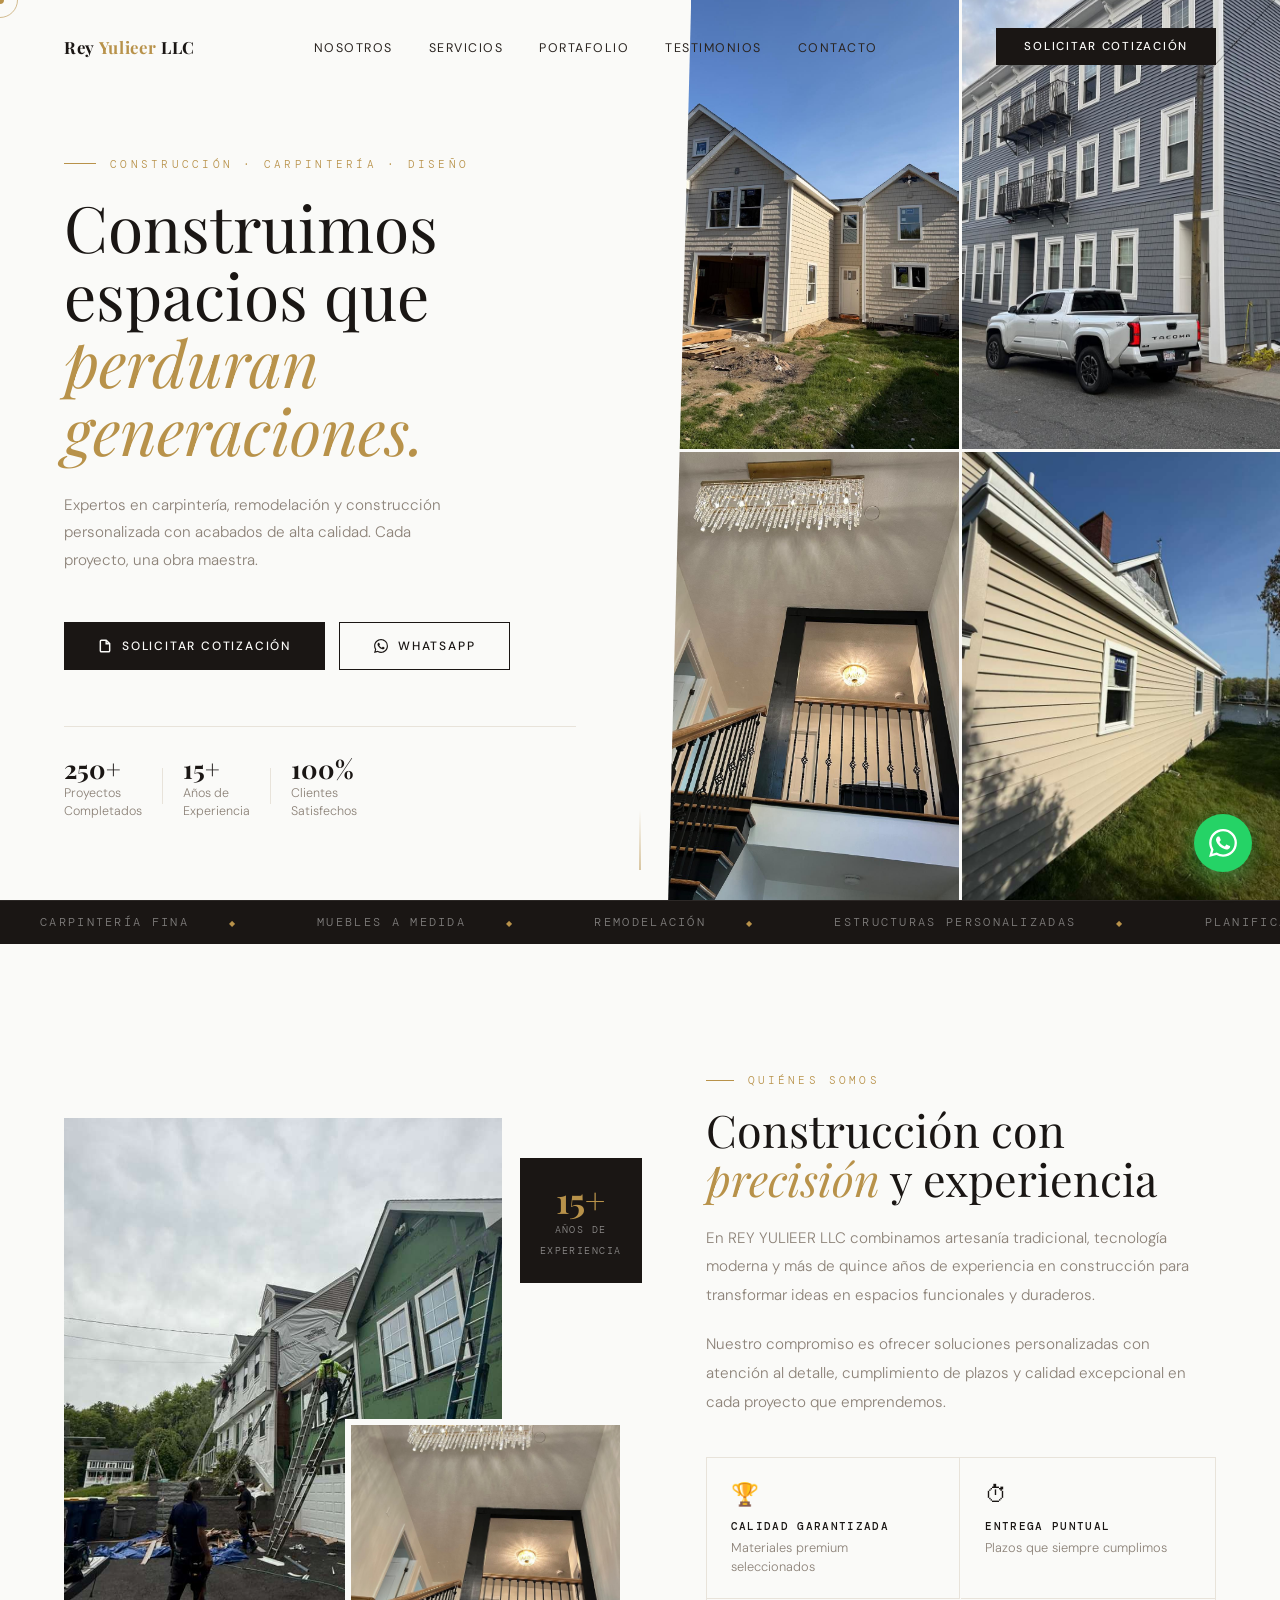
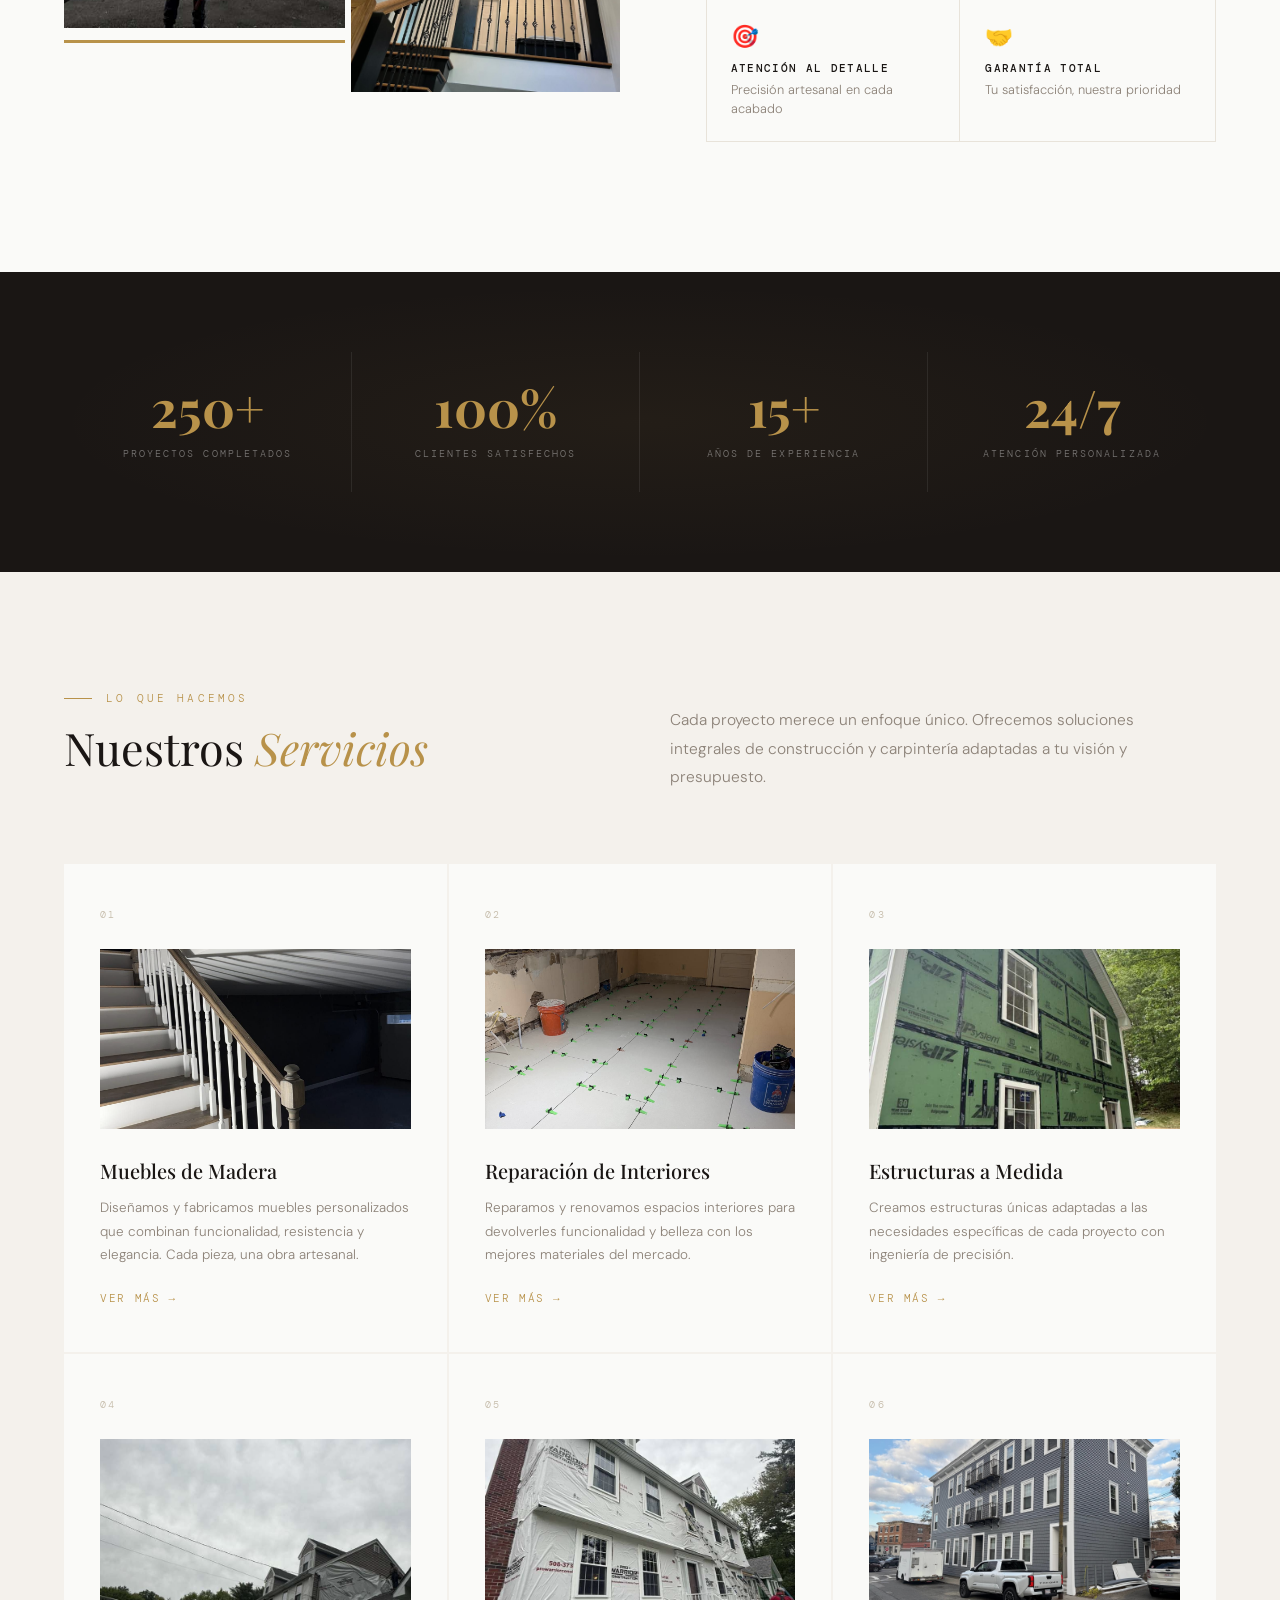
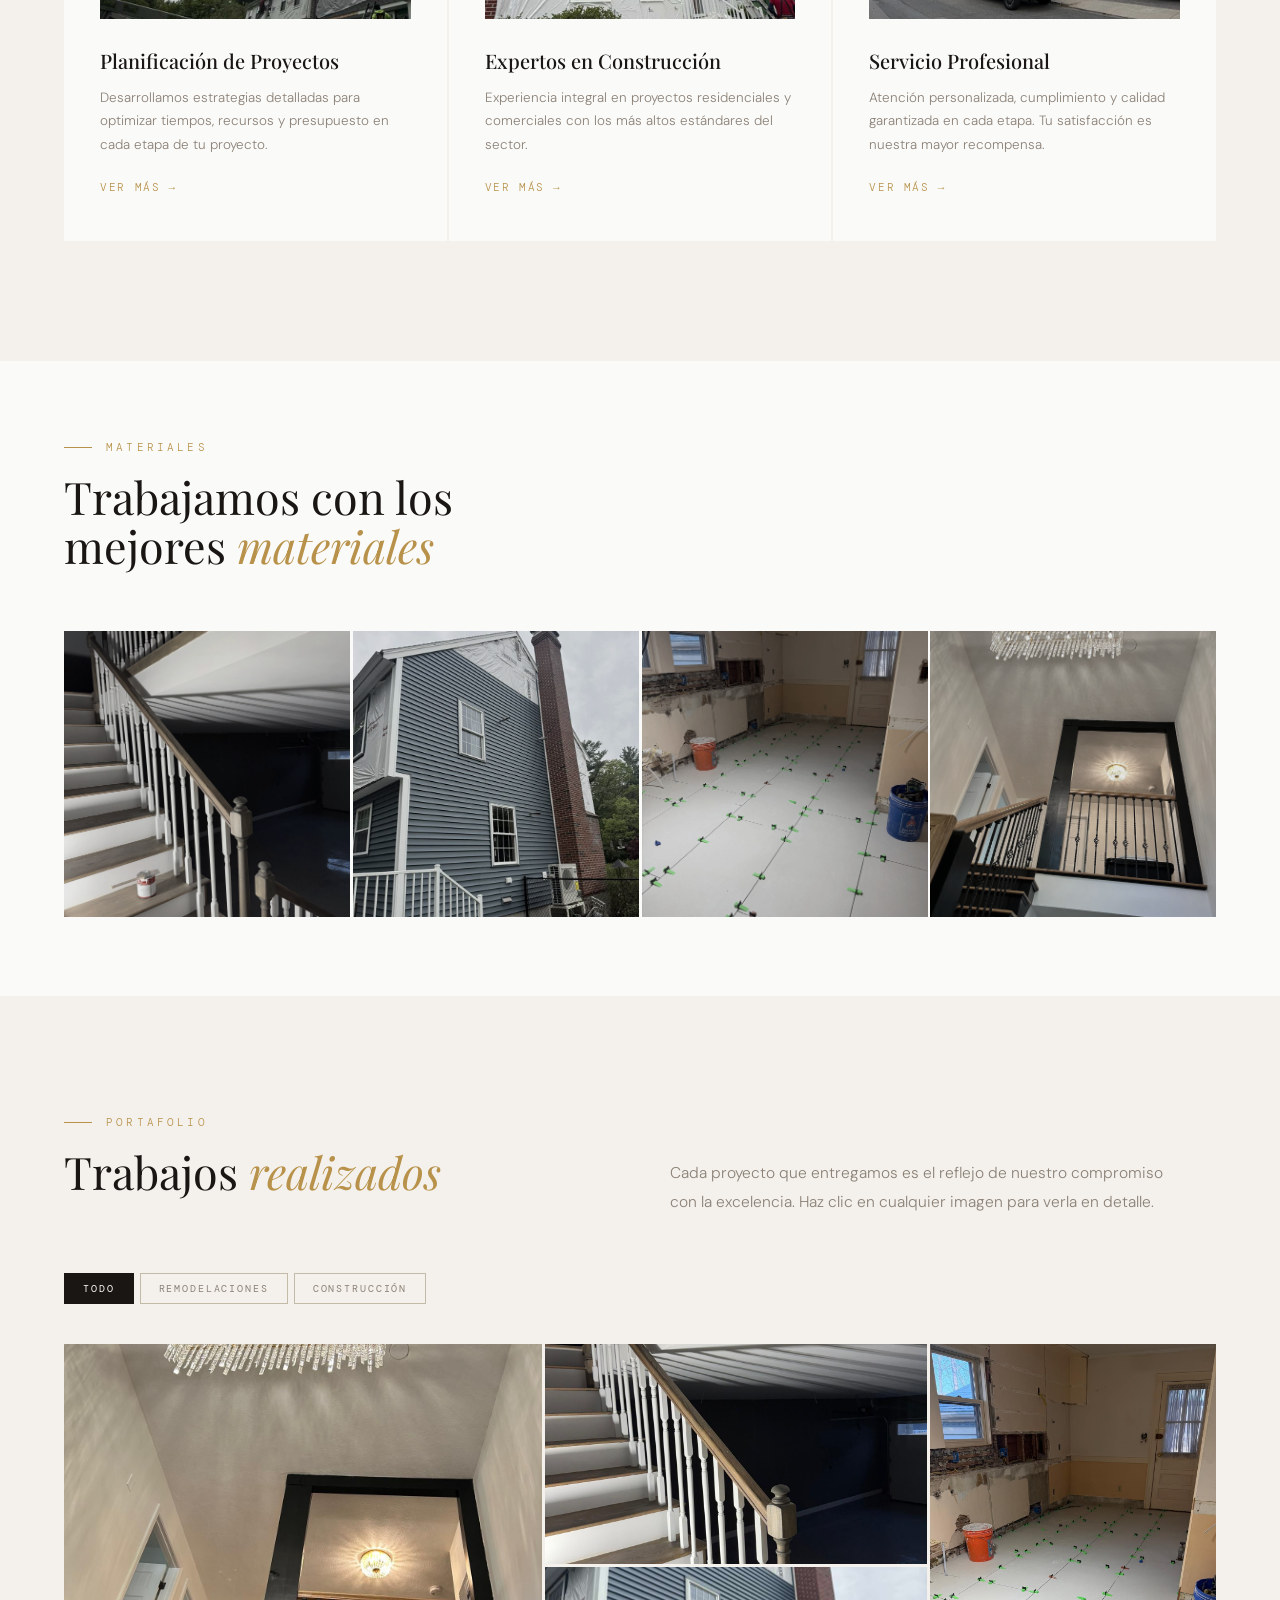
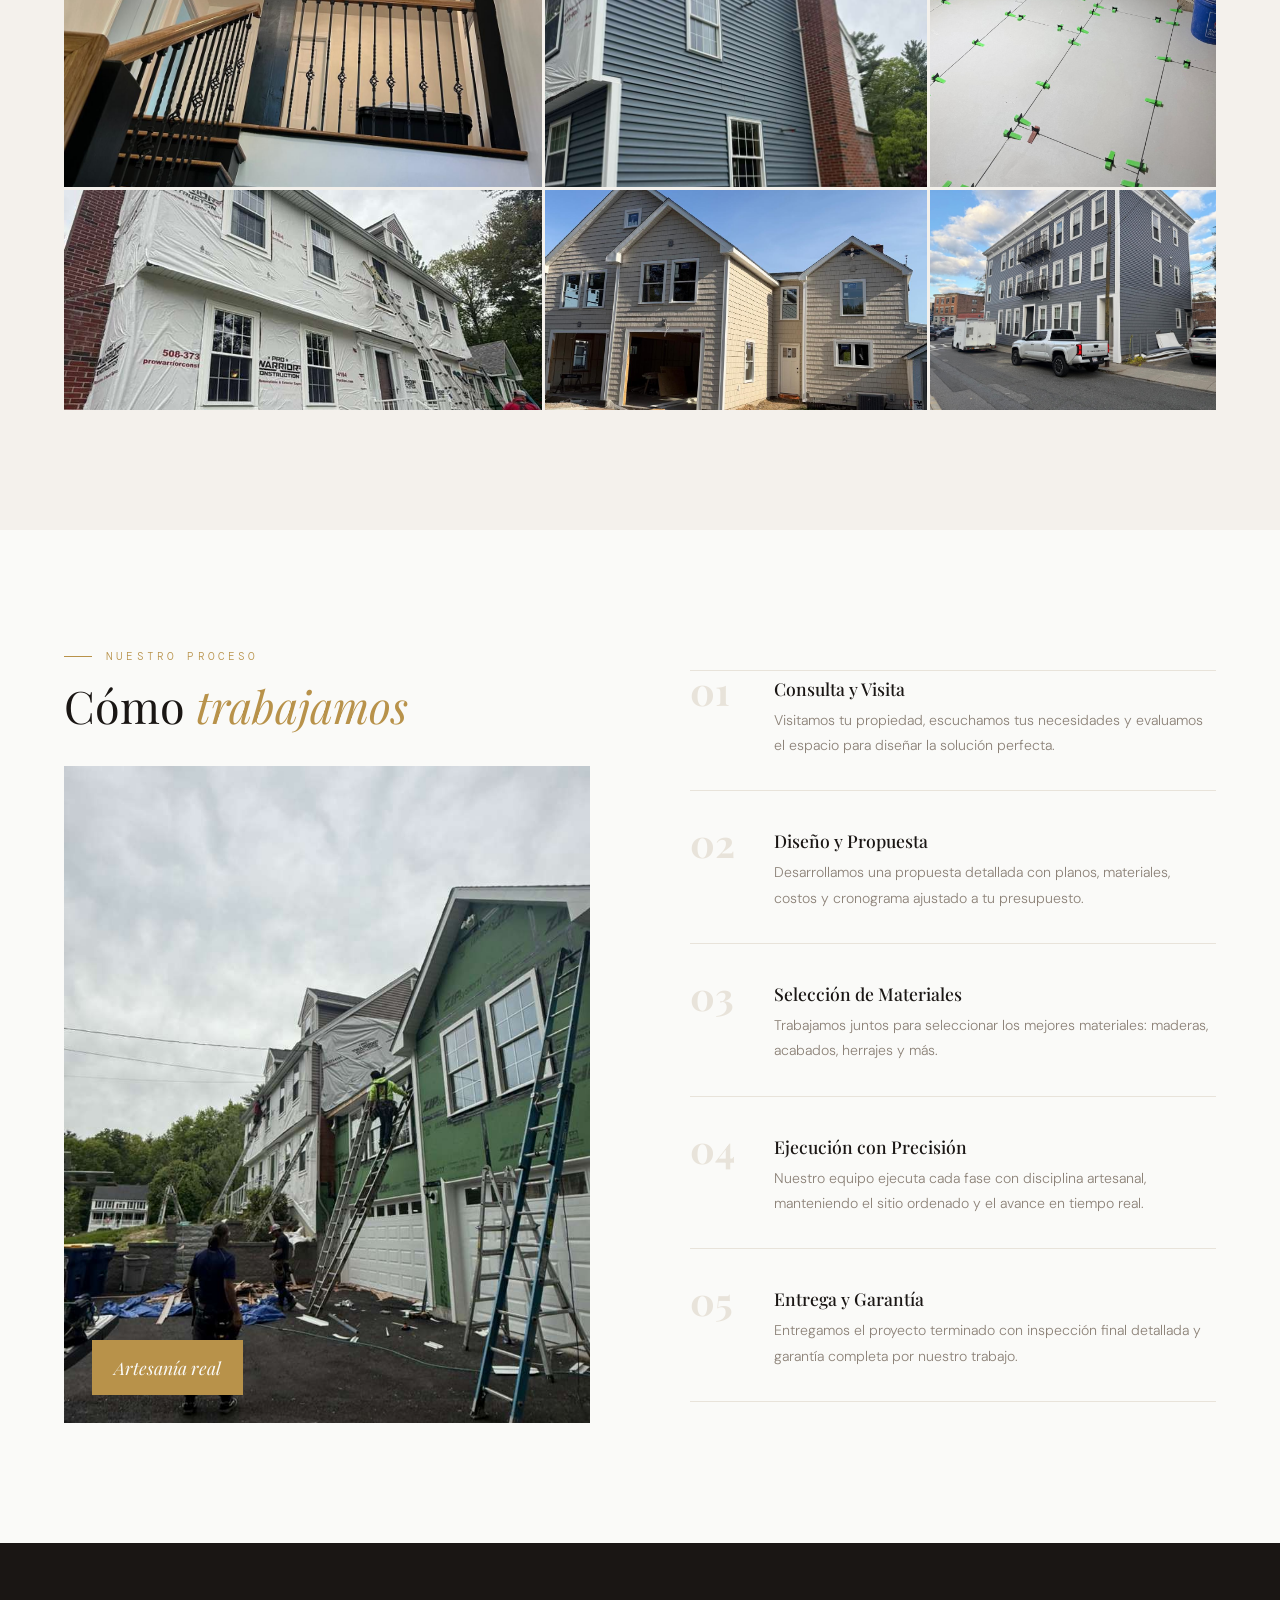
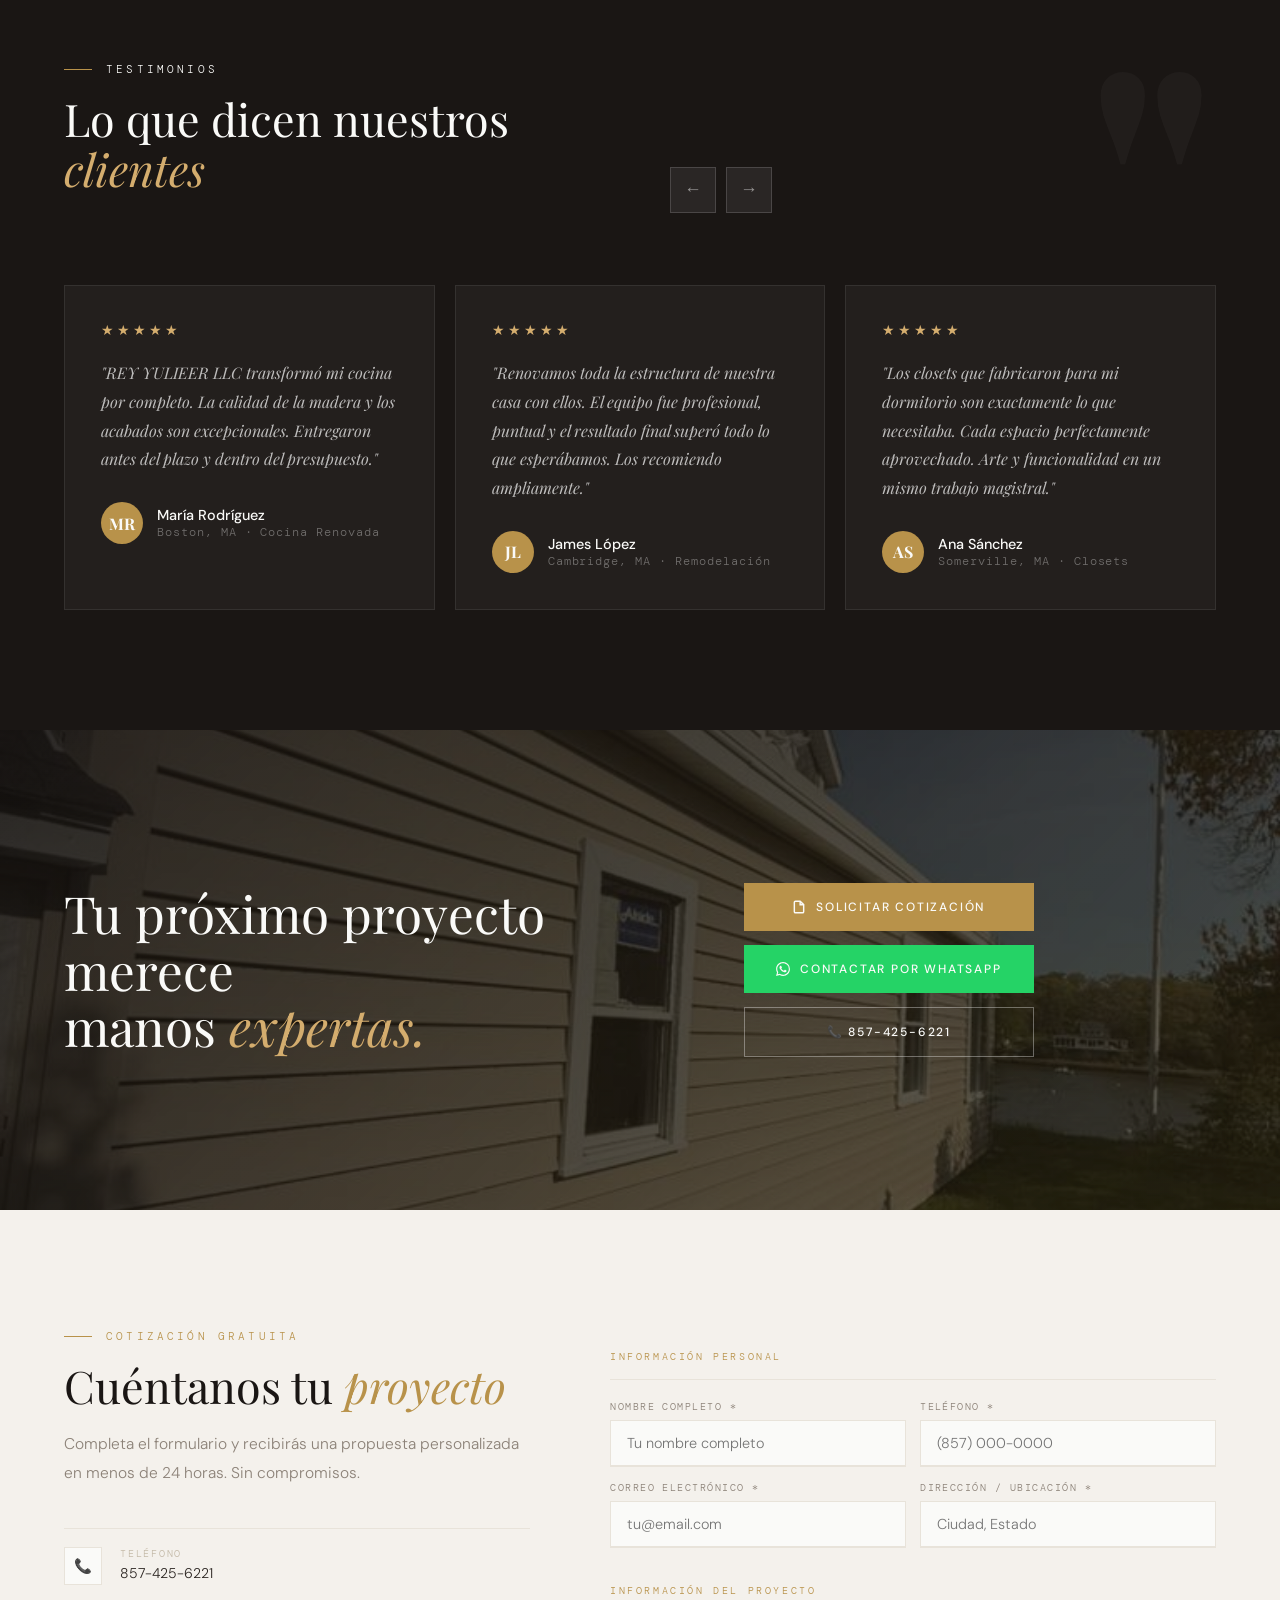
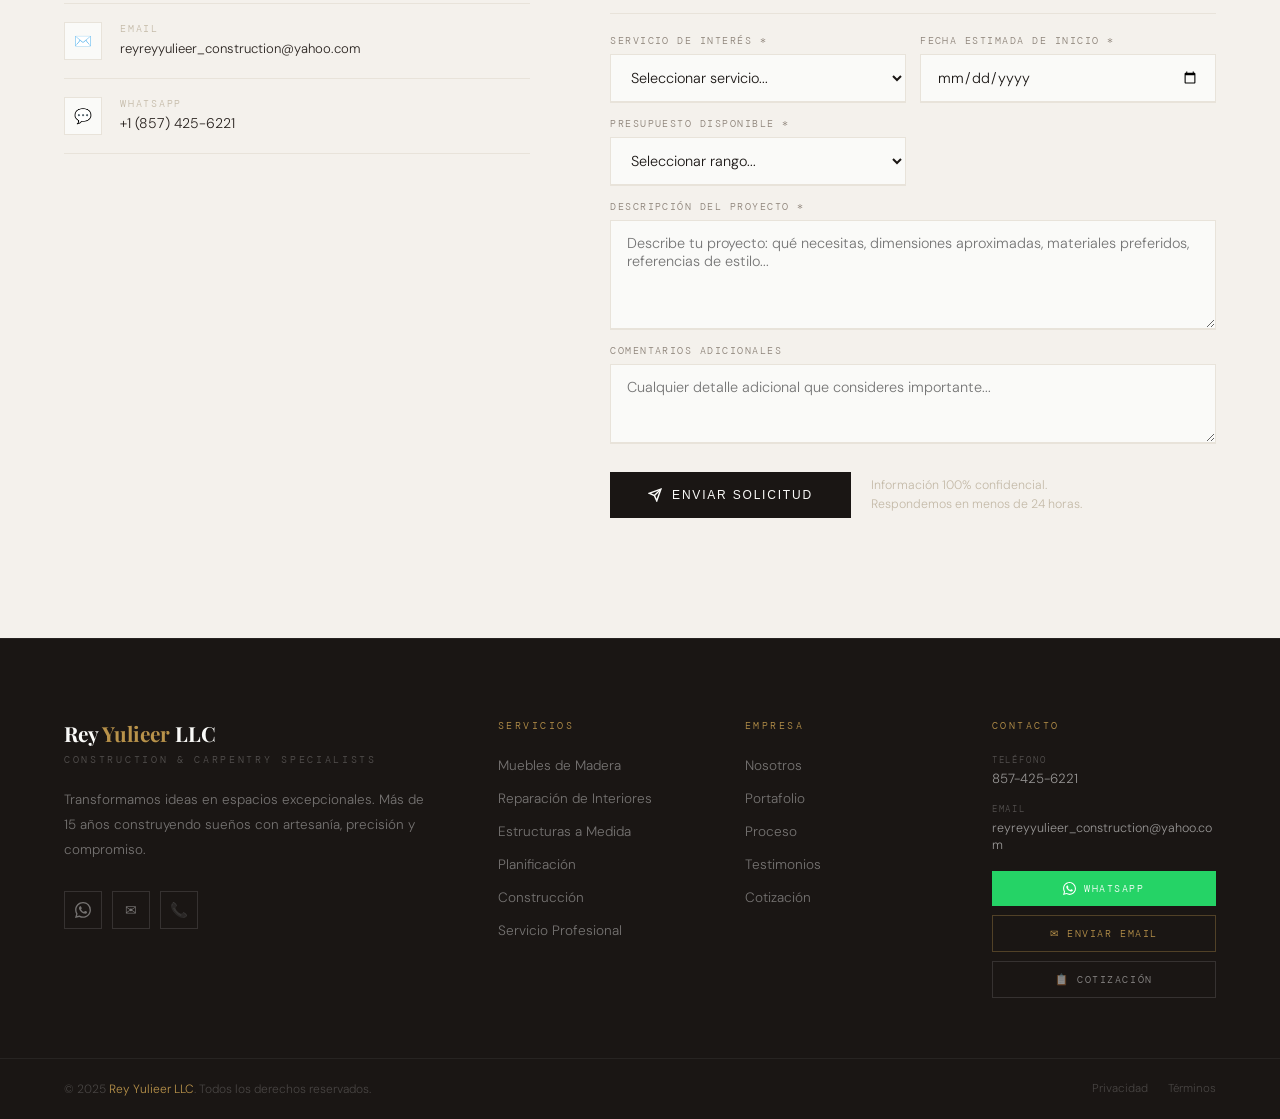
==== index.html @ 805c5d8a "Agregar index.html como punto de entrada principal Redirige instantáneamente a rey-yulieer-llc.html " ====
<!DOCTYPE html>
<html lang="es">
<head>
<meta charset="UTF-8">
<meta name="viewport" content="width=device-width, initial-scale=1.0">
<title>REY YULIEER LLC — Construcción & Carpintería de Lujo</title>
<meta name="description" content="Expertos en carpintería, remodelación y construcción personalizada en Massachusetts. REY YULIEER LLC — Calidad que perdura. +1 857-425-6221">
<meta name="keywords" content="construcción, carpintería, remodelación, siding, pisos, escaleras, Boston, Massachusetts, REY YULIEER">
<meta name="author" content="REY YULIEER LLC">

<!-- Open Graph -->
<meta property="og:title" content="REY YULIEER LLC — Construcción & Carpintería de Lujo">
<meta property="og:description" content="Expertos en carpintería, remodelación y construcción personalizada. 15+ años de experiencia. Boston, MA.">
<meta property="og:type" content="website">
<meta property="og:url" content="https://rey-yulieer-llc.vercel.app">
<meta property="og:image" content="https://rey-yulieer-llc.vercel.app/TRABAJOS/WhatsApp%20Image%202026-05-24%20at%208.32.53%20AM%20(1).jpeg">

<!-- Redirect instantáneo -->
<meta http-equiv="refresh" content="0;url=rey-yulieer-llc.html">
<link rel="canonical" href="https://rey-yulieer-llc.vercel.app/rey-yulieer-llc.html">

<style>
  * { margin: 0; padding: 0; box-sizing: border-box; }
  html, body { height: 100%; }
  body {
    background: #1A1614;
    display: flex;
    align-items: center;
    justify-content: center;
    font-family: 'Georgia', serif;
  }
  .loader {
    text-align: center;
    color: #FAFAF8;
  }
  .logo {
    font-size: 1.4rem;
    letter-spacing: .18em;
    text-transform: uppercase;
    margin-bottom: 28px;
    opacity: 0;
    animation: fadeIn .6s .1s forwards;
  }
  .logo span { color: #B8924A; }
  .bar-wrap {
    width: 180px;
    height: 1px;
    background: rgba(255,255,255,.12);
    margin: 0 auto;
    overflow: hidden;
    opacity: 0;
    animation: fadeIn .4s .4s forwards;
  }
  .bar {
    height: 100%;
    background: #B8924A;
    animation: slide 0.9s .5s cubic-bezier(.22,1,.36,1) forwards;
    transform-origin: left;
    transform: scaleX(0);
  }
  .hint {
    margin-top: 22px;
    font-size: .72rem;
    letter-spacing: .12em;
    text-transform: uppercase;
    color: rgba(255,255,255,.3);
    opacity: 0;
    animation: fadeIn .4s .7s forwards;
  }
  @keyframes fadeIn { to { opacity: 1; } }
  @keyframes slide  { to { transform: scaleX(1); } }
</style>
</head>
<body>
  <div class="loader">
    <div class="logo">REY <span>YULIEER</span> LLC</div>
    <div class="bar-wrap"><div class="bar"></div></div>
    <p class="hint">Cargando sitio…</p>
  </div>
  <script>
    // Redirect inmediato por JS (más rápido que meta refresh)
    window.location.replace('rey-yulieer-llc.html');
  </script>
</body>
</html>
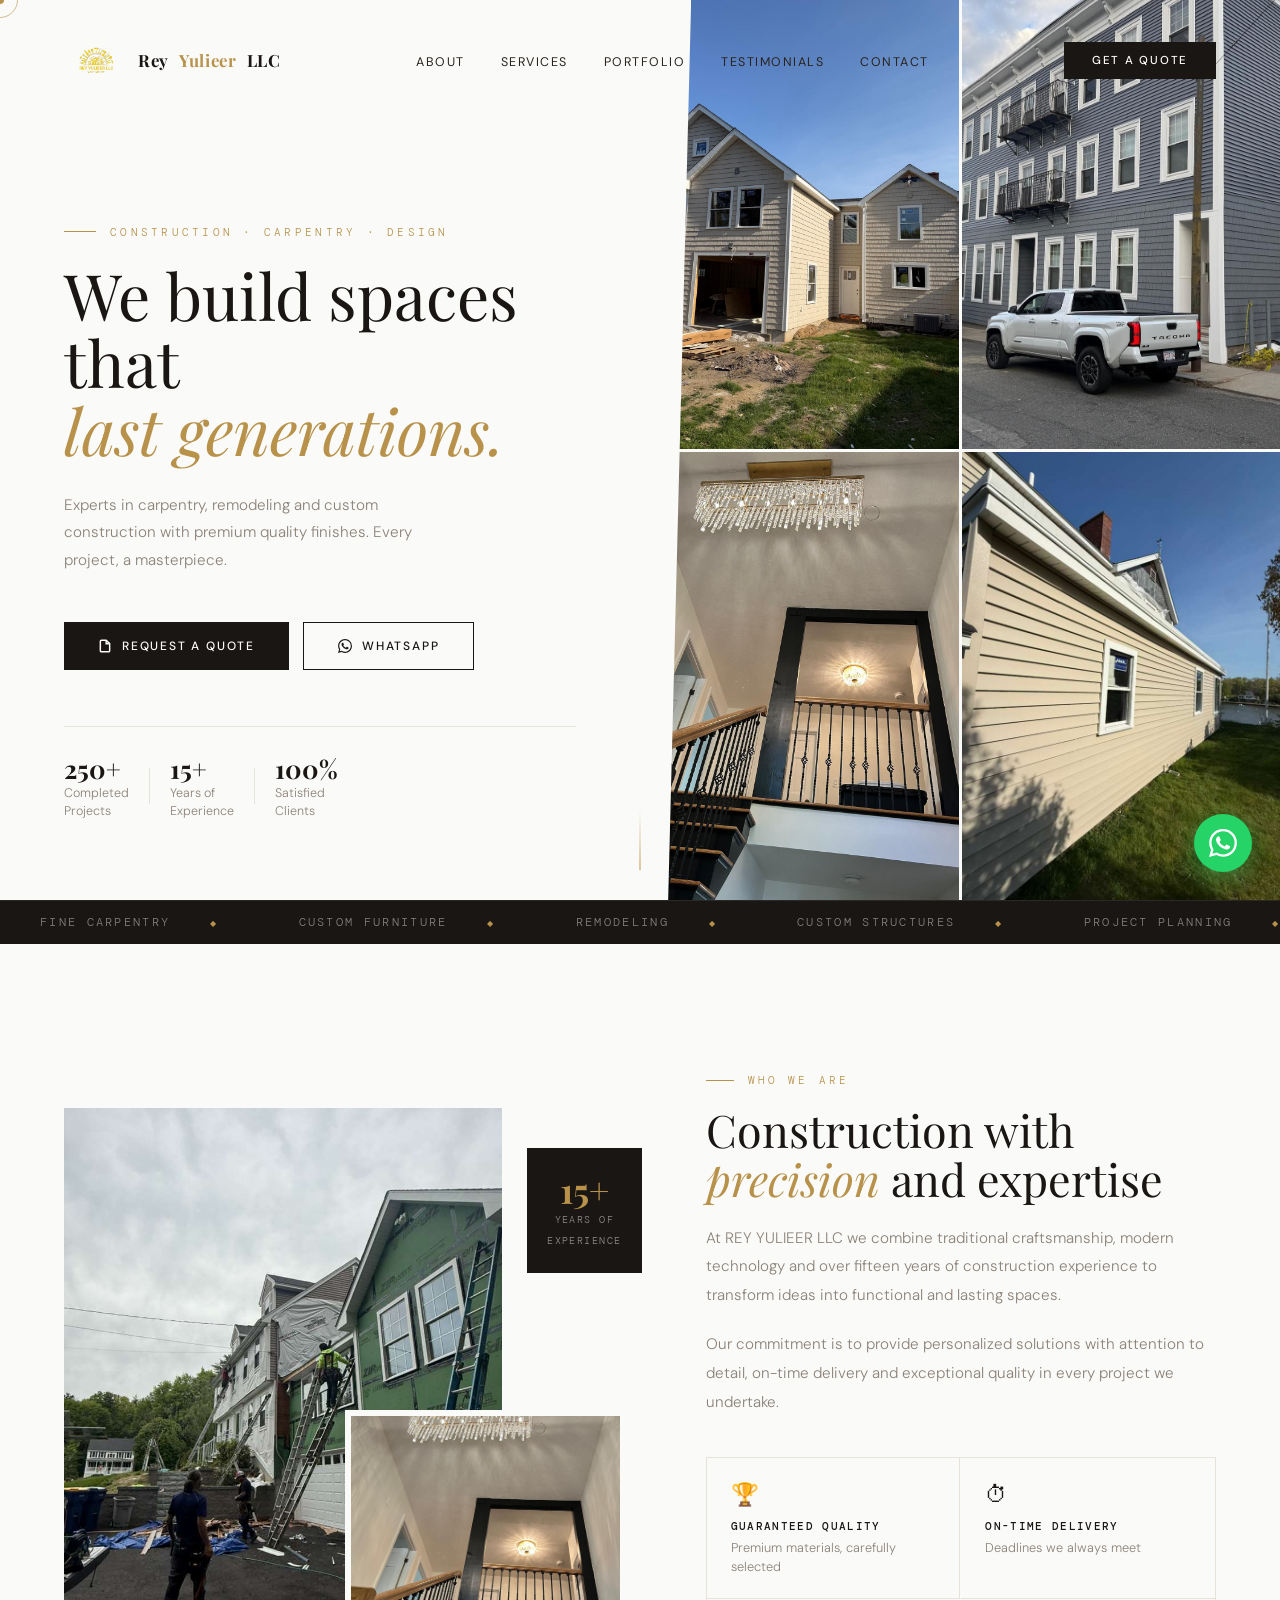
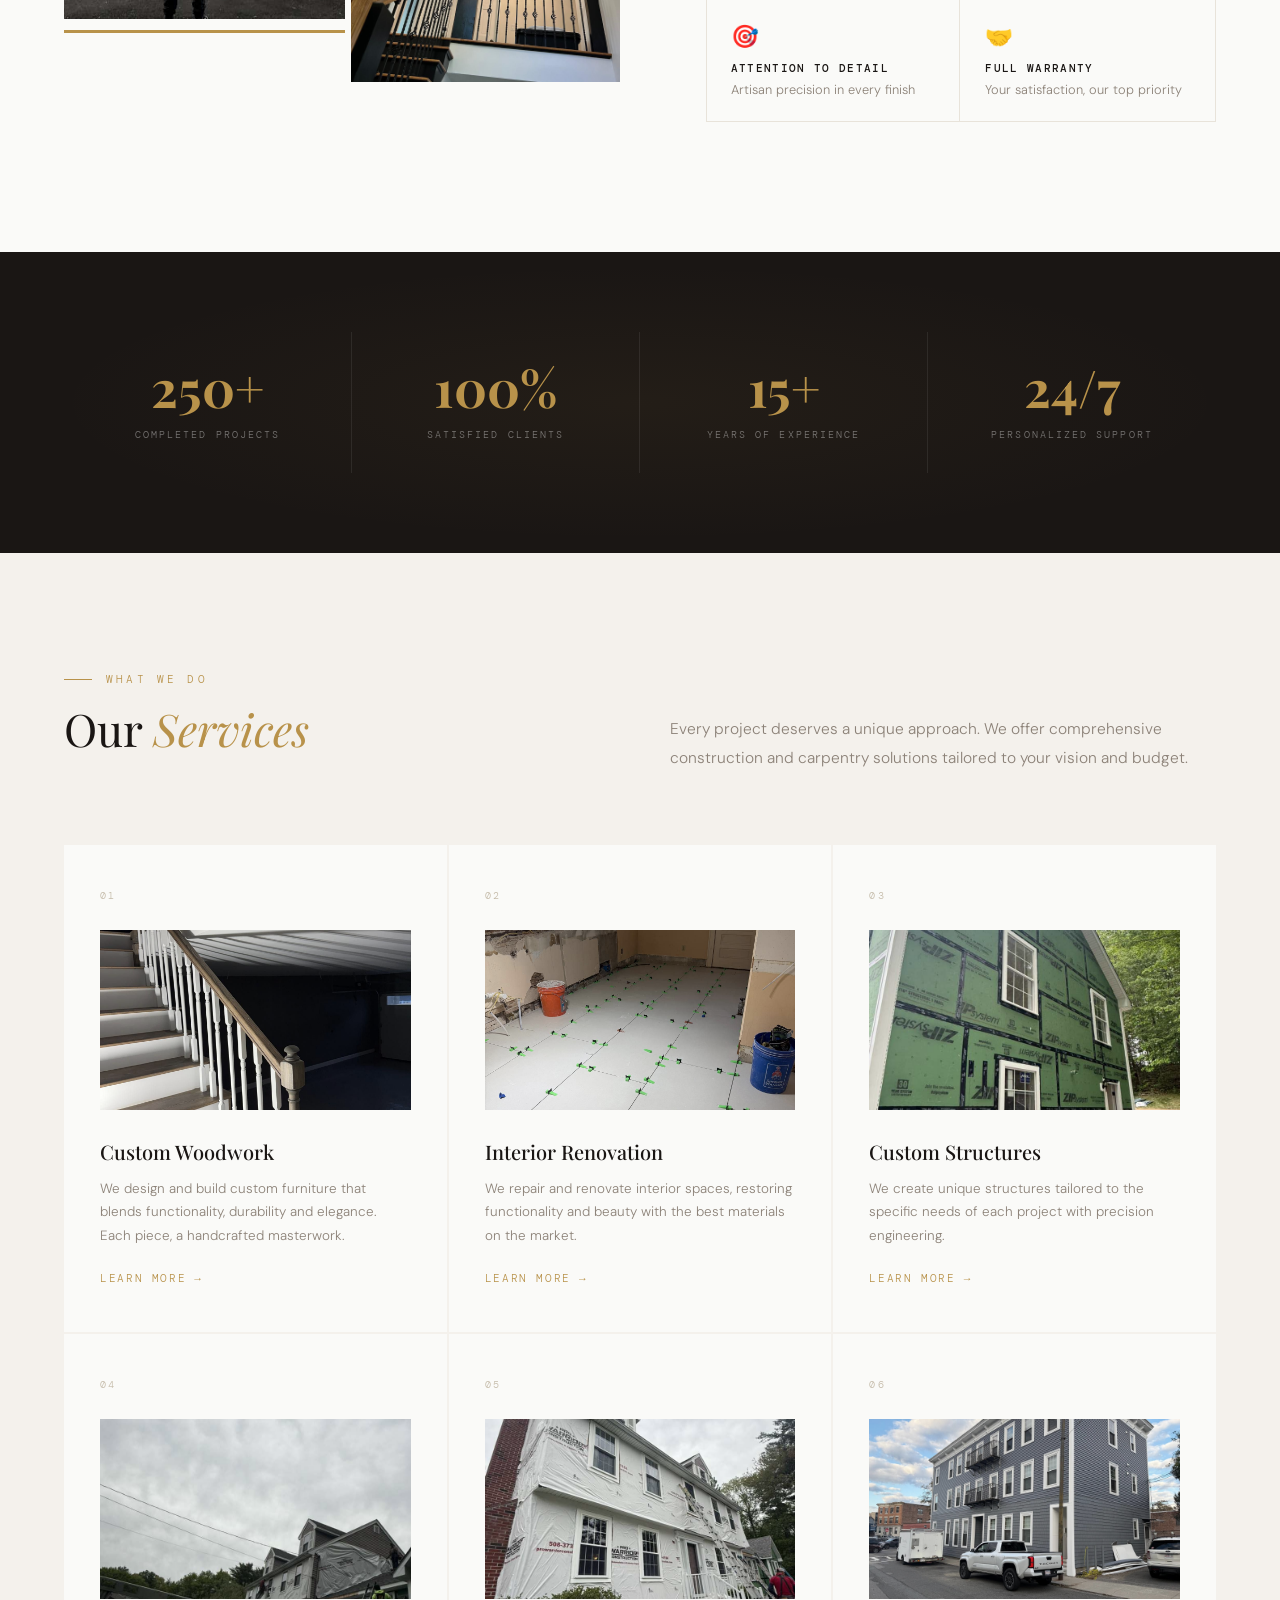
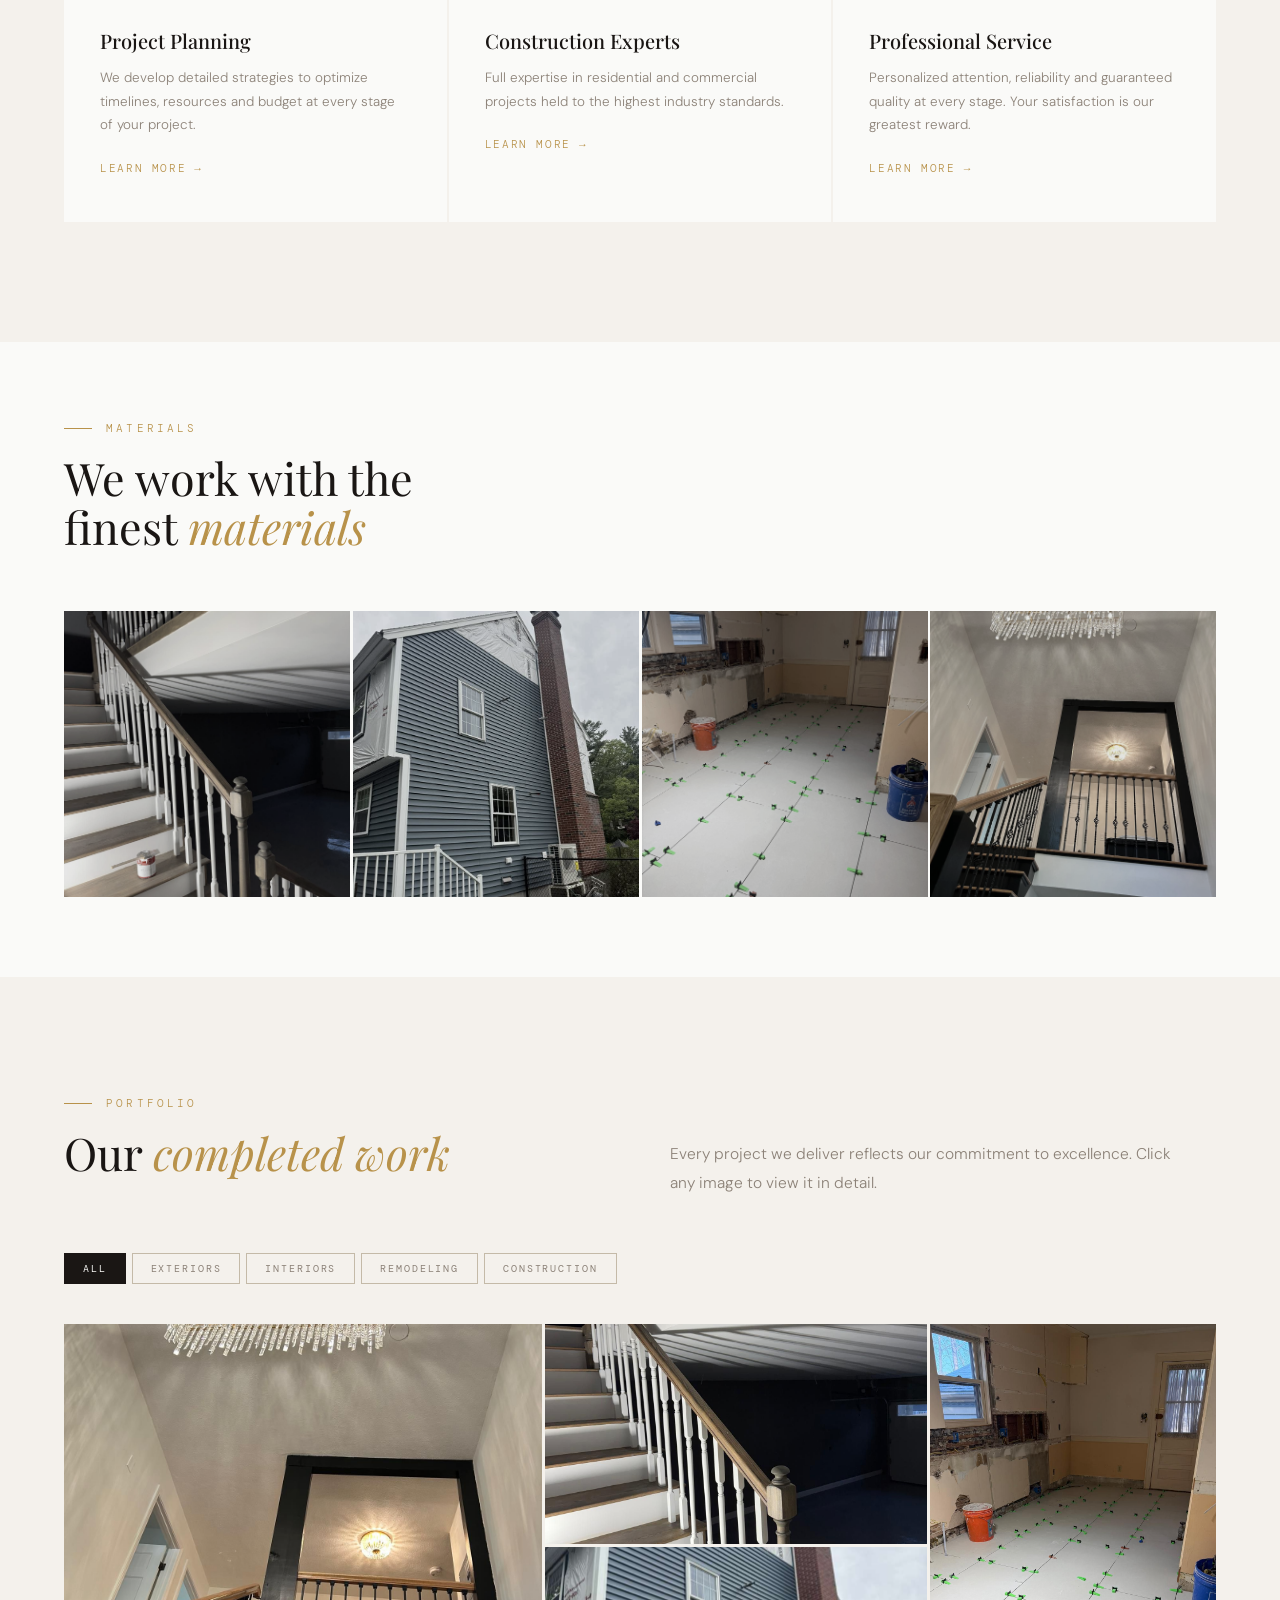
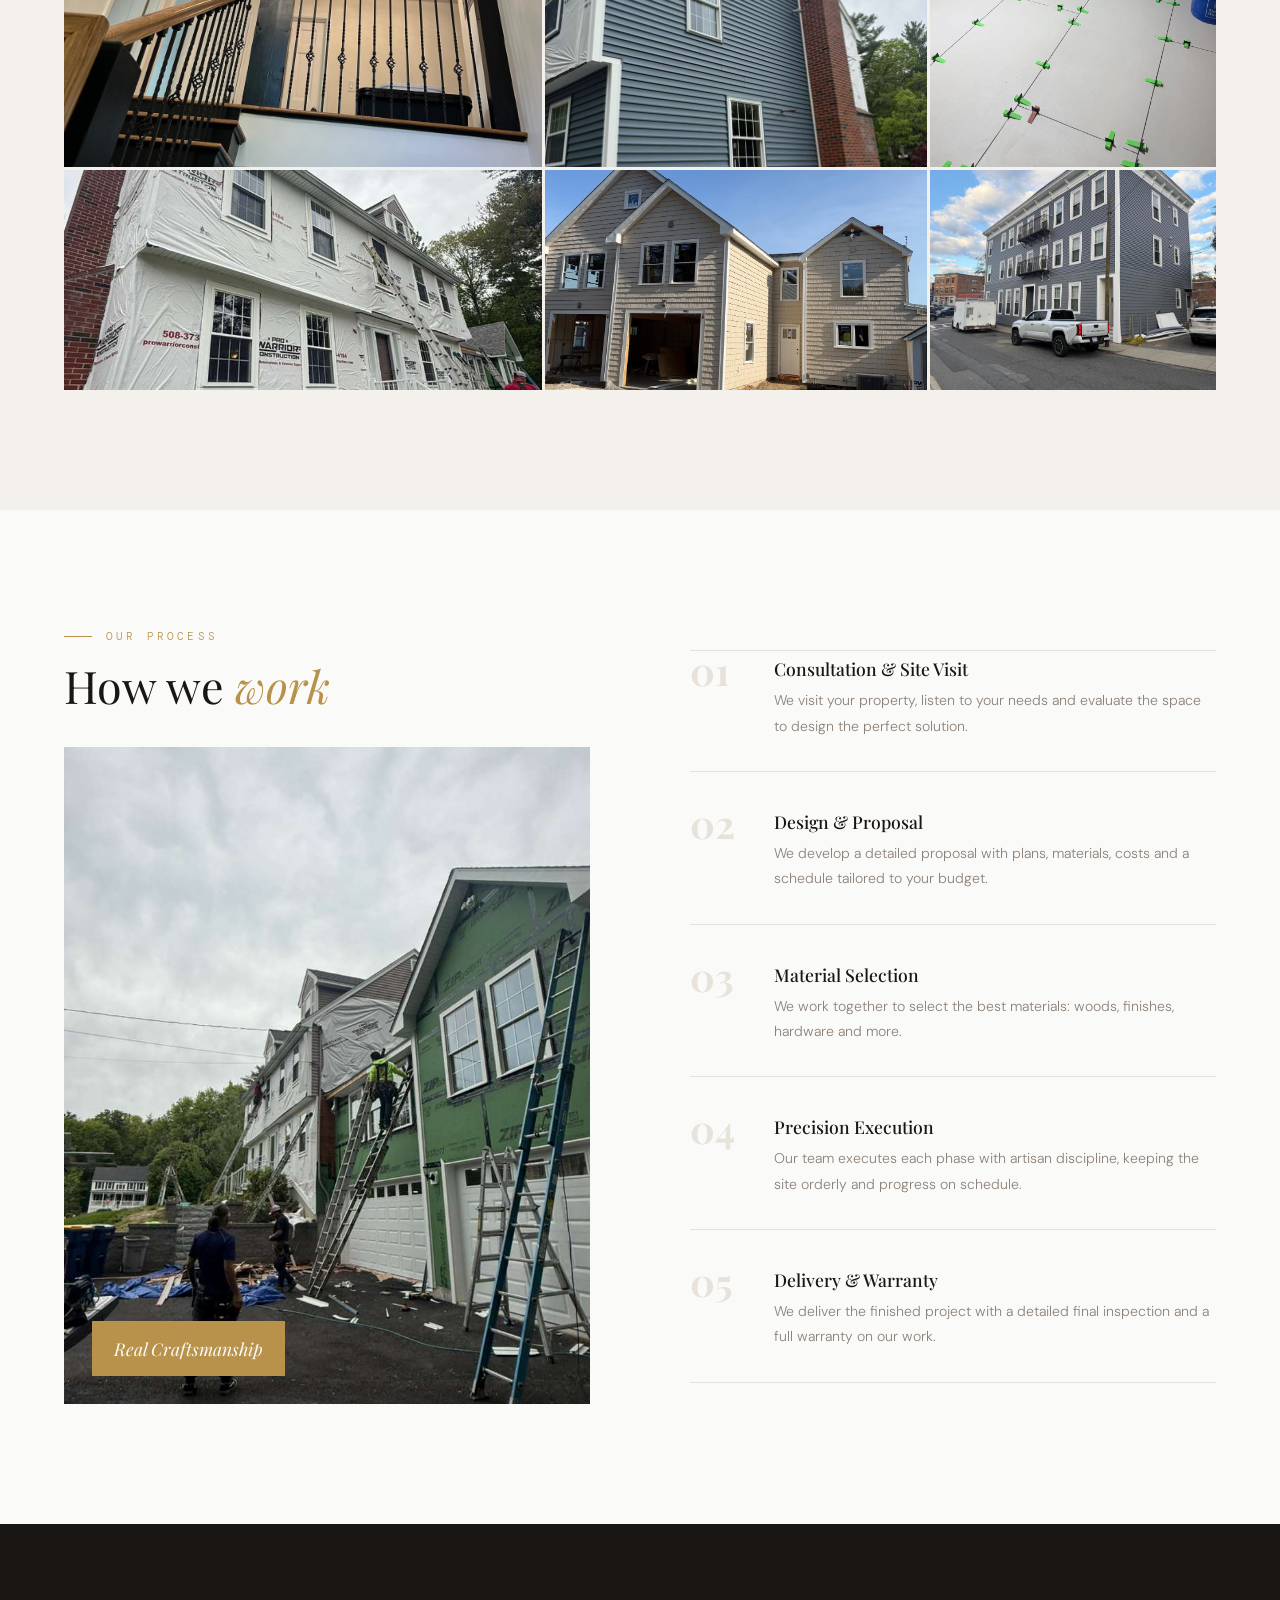
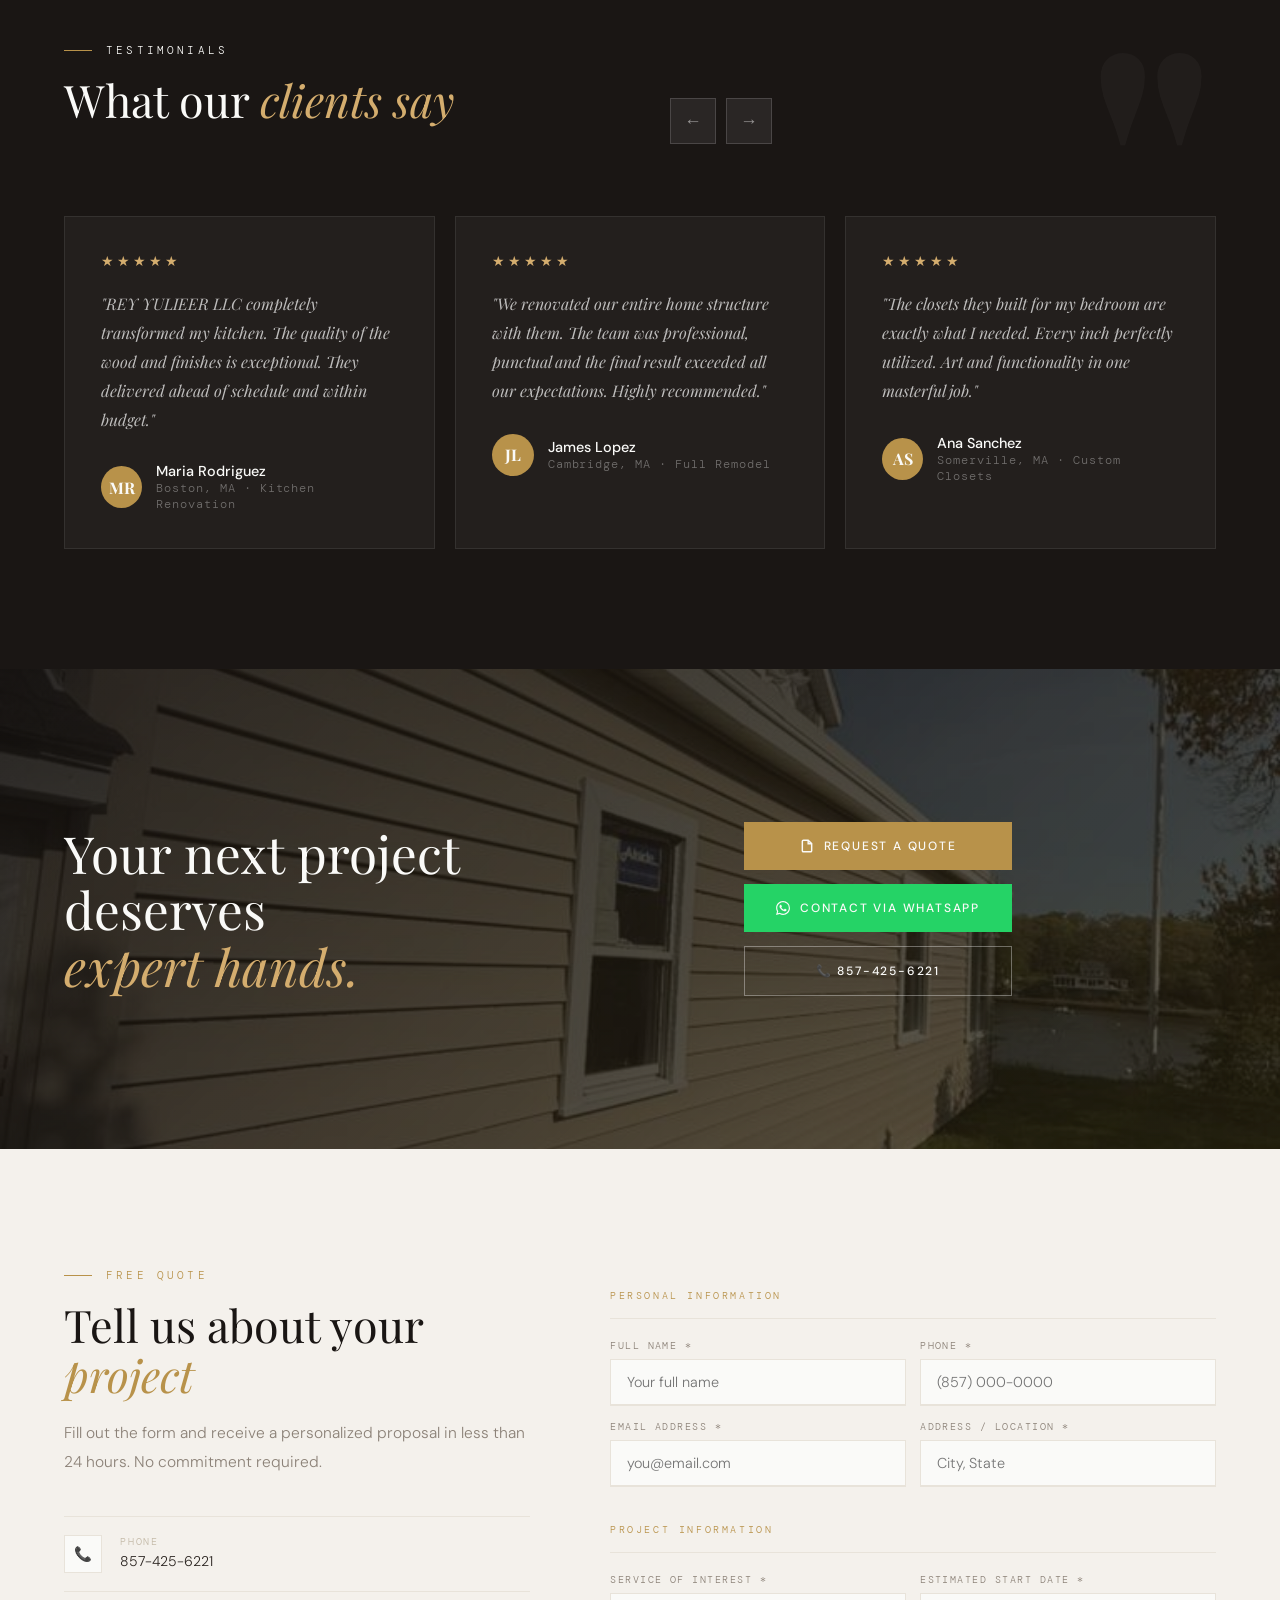
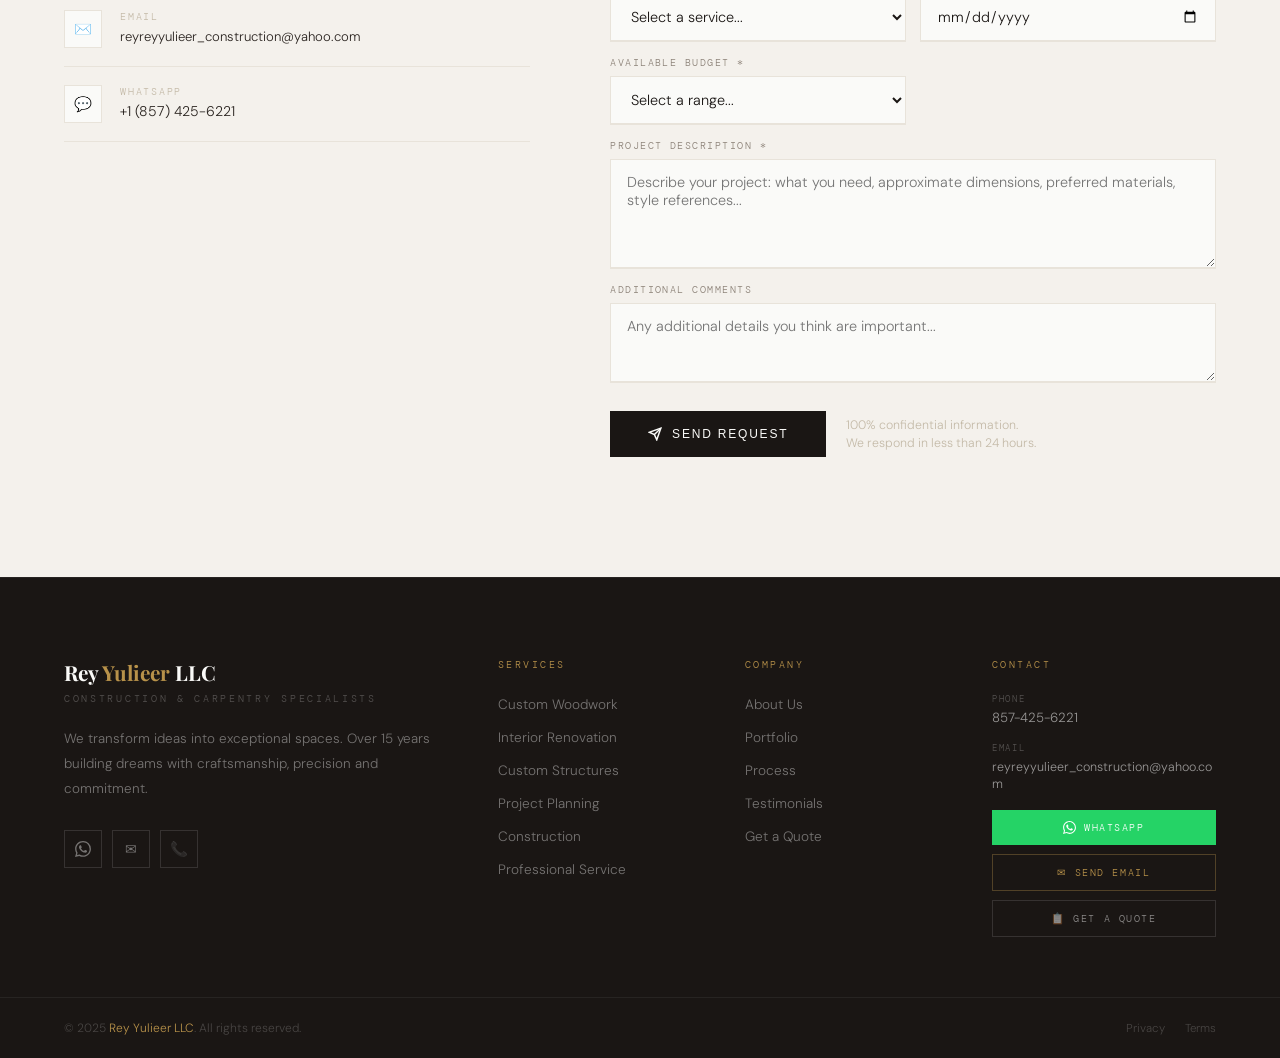
==== commit 2e9915c2: "Serve site at root URL — no more /rey-yulieer-llc.html in the address bar - index.html is now the fu" ====
--- a/index.html
+++ b/index.html
@@ -1,85 +1,654 @@
 <!DOCTYPE html>
-<html lang="es">
+<html lang="en">
 <head>
 <meta charset="UTF-8">
 <meta name="viewport" content="width=device-width, initial-scale=1.0">
-<title>REY YULIEER LLC — Construcción & Carpintería de Lujo</title>
-<meta name="description" content="Expertos en carpintería, remodelación y construcción personalizada en Massachusetts. REY YULIEER LLC — Calidad que perdura. +1 857-425-6221">
-<meta name="keywords" content="construcción, carpintería, remodelación, siding, pisos, escaleras, Boston, Massachusetts, REY YULIEER">
+<title>REY YULIEER LLC — Luxury Construction & Carpentry</title>
+<meta name="description" content="Experts in carpentry, remodeling and custom construction in Massachusetts. REY YULIEER LLC — Quality that lasts. +1 857-425-6221">
+<meta name="keywords" content="construction, carpentry, remodeling, siding, flooring, stairs, Boston, Massachusetts, REY YULIEER">
 <meta name="author" content="REY YULIEER LLC">
 
-<!-- Open Graph -->
-<meta property="og:title" content="REY YULIEER LLC — Construcción & Carpintería de Lujo">
-<meta property="og:description" content="Expertos en carpintería, remodelación y construcción personalizada. 15+ años de experiencia. Boston, MA.">
+<!-- Canonical & Open Graph -->
+<link rel="canonical" href="https://rey-yulieer-llc.vercel.app/">
+<meta property="og:title" content="REY YULIEER LLC — Luxury Construction &amp; Carpentry">
+<meta property="og:description" content="Experts in carpentry, remodeling and custom construction. 15+ years of experience. Boston, MA.">
 <meta property="og:type" content="website">
-<meta property="og:url" content="https://rey-yulieer-llc.vercel.app">
+<meta property="og:url" content="https://rey-yulieer-llc.vercel.app/">
 <meta property="og:image" content="https://rey-yulieer-llc.vercel.app/TRABAJOS/WhatsApp%20Image%202026-05-24%20at%208.32.53%20AM%20(1).jpeg">
-
-<!-- Redirect instantáneo -->
-<meta http-equiv="refresh" content="0;url=rey-yulieer-llc.html">
-<link rel="canonical" href="https://rey-yulieer-llc.vercel.app/rey-yulieer-llc.html">
-
-<style>
-  * { margin: 0; padding: 0; box-sizing: border-box; }
-  html, body { height: 100%; }
-  body {
-    background: #1A1614;
-    display: flex;
-    align-items: center;
-    justify-content: center;
-    font-family: 'Georgia', serif;
-  }
-  .loader {
-    text-align: center;
-    color: #FAFAF8;
-  }
-  .logo {
-    font-size: 1.4rem;
-    letter-spacing: .18em;
-    text-transform: uppercase;
-    margin-bottom: 28px;
-    opacity: 0;
-    animation: fadeIn .6s .1s forwards;
-  }
-  .logo span { color: #B8924A; }
-  .bar-wrap {
-    width: 180px;
-    height: 1px;
-    background: rgba(255,255,255,.12);
-    margin: 0 auto;
-    overflow: hidden;
-    opacity: 0;
-    animation: fadeIn .4s .4s forwards;
-  }
-  .bar {
-    height: 100%;
-    background: #B8924A;
-    animation: slide 0.9s .5s cubic-bezier(.22,1,.36,1) forwards;
-    transform-origin: left;
-    transform: scaleX(0);
-  }
-  .hint {
-    margin-top: 22px;
-    font-size: .72rem;
-    letter-spacing: .12em;
-    text-transform: uppercase;
-    color: rgba(255,255,255,.3);
-    opacity: 0;
-    animation: fadeIn .4s .7s forwards;
-  }
-  @keyframes fadeIn { to { opacity: 1; } }
-  @keyframes slide  { to { transform: scaleX(1); } }
-</style>
+<meta name="twitter:card" content="summary_large_image">
+<meta name="twitter:title" content="REY YULIEER LLC — Luxury Construction &amp; Carpentry">
+<meta name="twitter:description" content="Experts in carpentry, remodeling and custom construction. Boston, MA.">
+<meta name="twitter:image" content="https://rey-yulieer-llc.vercel.app/TRABAJOS/WhatsApp%20Image%202026-05-24%20at%208.32.53%20AM%20(1).jpeg">
+
+<link rel="preconnect" href="https://fonts.googleapis.com">
+<link href="https://fonts.googleapis.com/css2?family=Playfair+Display:ital,wght@0,400;0,500;0,700;0,900;1,400;1,700&family=DM+Sans:wght@300;400;500&family=DM+Mono:wght@400;500&display=swap" rel="stylesheet">
+<link rel="stylesheet" href="styles.css">
 </head>
 <body>
-  <div class="loader">
-    <div class="logo">REY <span>YULIEER</span> LLC</div>
-    <div class="bar-wrap"><div class="bar"></div></div>
-    <p class="hint">Cargando sitio…</p>
-  </div>
-  <script>
-    // Redirect inmediato por JS (más rápido que meta refresh)
-    window.location.replace('rey-yulieer-llc.html');
-  </script>
+
+<div id="prog"></div>
+<div id="cur"></div>
+<div id="cur2"></div>
+
+<!-- NAV -->
+<nav id="nav">
+  <a href="#" class="logo">
+    <img src="logotipo/logo.png" alt="Rey Yulieer LLC Logo" class="nav-logo">
+    Rey <span>Yulieer</span> LLC
+  </a>
+  <ul class="nl">
+    <li><a href="#about">About</a></li>
+    <li><a href="#services">Services</a></li>
+    <li><a href="#portfolio">Portfolio</a></li>
+    <li><a href="#testimonials">Testimonials</a></li>
+    <li><a href="#form-sec">Contact</a></li>
+  </ul>
+  <a href="#form-sec" class="nav-quote">Get a Quote</a>
+  <button class="ham" id="ham" aria-label="Menu">
+    <span></span><span></span><span></span>
+  </button>
+</nav>
+
+<!-- MOBILE NAV -->
+<div class="mob-nav" id="mobnav">
+  <a href="#about" onclick="closeMob()">About</a>
+  <a href="#services" onclick="closeMob()">Services</a>
+  <a href="#portfolio" onclick="closeMob()">Portfolio</a>
+  <a href="#testimonials" onclick="closeMob()">Testimonials</a>
+  <a href="#form-sec" onclick="closeMob()">Contact</a>
+  <a href="#form-sec" class="btn-a" onclick="closeMob()">Get a Quote</a>
+</div>
+
+<!-- ─── HERO ─── -->
+<section id="hero">
+  <div class="hero-left">
+    <div>
+      <p class="hero-eyebrow">Construction · Carpentry · Design</p>
+      <h1 class="hero-h1">We build spaces that<br><em>last generations.</em></h1>
+      <p class="hero-sub">Experts in carpentry, remodeling and custom construction with premium quality finishes. Every project, a masterpiece.</p>
+      <div class="hero-btns">
+        <a href="#form-sec" class="btn-a">
+          <svg width="14" height="14" viewBox="0 0 24 24" fill="none" stroke="currentColor" stroke-width="2.5"><path d="M14 2H6a2 2 0 00-2 2v16a2 2 0 002 2h12a2 2 0 002-2V8z"/><polyline points="14 2 14 8 20 8"/></svg>
+          Request a Quote
+        </a>
+        <a href="https://wa.me/18574256221?text=Hello%20REY%20YULIEER%20LLC.%0AI%20am%20interested%20in%20your%20construction%20and%20carpentry%20services." target="_blank" class="btn-b">
+          <svg width="14" height="14" viewBox="0 0 24 24" fill="currentColor"><path d="M17.472 14.382c-.297-.149-1.758-.867-2.03-.967-.273-.099-.471-.148-.67.15-.197.297-.767.966-.94 1.164-.173.199-.347.223-.644.075-.297-.15-1.255-.463-2.39-1.475-.883-.788-1.48-1.761-1.653-2.059-.173-.297-.018-.458.13-.606.134-.133.298-.347.446-.52.149-.174.198-.298.298-.497.099-.198.05-.371-.025-.52-.075-.149-.669-1.612-.916-2.207-.242-.579-.487-.5-.669-.51-.173-.008-.371-.01-.57-.01-.198 0-.52.074-.792.372-.272.297-1.04 1.016-1.04 2.479 0 1.462 1.065 2.875 1.213 3.074.149.198 2.096 3.2 5.077 4.487.709.306 1.262.489 1.694.625.712.227 1.36.195 1.871.118.571-.085 1.758-.719 2.006-1.413.248-.694.248-1.289.173-1.413-.074-.124-.272-.198-.57-.347m-5.421 7.403h-.004a9.87 9.87 0 01-5.031-1.378l-.361-.214-3.741.982.998-3.648-.235-.374a9.86 9.86 0 01-1.51-5.26c.001-5.45 4.436-9.884 9.888-9.884 2.64 0 5.122 1.03 6.988 2.898a9.825 9.825 0 012.893 6.994c-.003 5.45-4.437 9.884-9.885 9.884m8.413-18.297A11.815 11.815 0 0012.05 0C5.495 0 .16 5.335.157 11.892c0 2.096.547 4.142 1.588 5.945L.057 24l6.305-1.654a11.882 11.882 0 005.683 1.448h.005c6.554 0 11.89-5.335 11.893-11.893a11.821 11.821 0 00-3.48-8.413z"/></svg>
+          WhatsApp
+        </a>
+      </div>
+      <div class="hero-trust">
+        <div><div class="trust-num">250+</div><div class="trust-txt">Completed<br>Projects</div></div>
+        <div class="trust-div"></div>
+        <div><div class="trust-num">15+</div><div class="trust-txt">Years of<br>Experience</div></div>
+        <div class="trust-div"></div>
+        <div><div class="trust-num">100%</div><div class="trust-txt">Satisfied<br>Clients</div></div>
+      </div>
+    </div>
+  </div>
+
+  <div class="hero-right">
+    <div class="hero-right-inner">
+      <div class="hi" style="--i:1">
+        <img src="TRABAJOS/WhatsApp%20Image%202026-05-24%20at%208.32.51%20AM.jpeg" alt="Professional residential construction" loading="eager">
+      </div>
+      <div class="hi" style="--i:2">
+        <img src="TRABAJOS/WhatsApp%20Image%202026-05-24%20at%208.32.52%20AM.jpeg" alt="Building remodeled with new siding" loading="eager">
+      </div>
+      <div class="hi" style="--i:3">
+        <img src="TRABAJOS/WhatsApp%20Image%202026-05-24%20at%208.32.53%20AM%20(1).jpeg" alt="Remodeled interior with luxury staircase" loading="eager">
+      </div>
+      <div class="hi" style="--i:4">
+        <img src="TRABAJOS/WhatsApp%20Image%202026-05-24%20at%208.32.54%20AM%20(4).jpeg" alt="Finished residence with premium finishes" loading="eager">
+      </div>
+    </div>
+  </div>
+  <div class="hero-cut"></div>
+
+  <div class="hero-scroll-hint">
+    <div class="scroll-arrow"></div>
+  </div>
+</section>
+
+<!-- TICKER -->
+<div class="ticker">
+  <div class="ticker-track">
+    <div class="ticker-item">Fine Carpentry</div>
+    <div class="ticker-item">Custom Furniture</div>
+    <div class="ticker-item">Remodeling</div>
+    <div class="ticker-item">Custom Structures</div>
+    <div class="ticker-item">Project Planning</div>
+    <div class="ticker-item">Exterior Decks</div>
+    <div class="ticker-item">Premium Finishes</div>
+    <div class="ticker-item">Residential Construction</div>
+    <div class="ticker-item">Fine Carpentry</div>
+    <div class="ticker-item">Custom Furniture</div>
+    <div class="ticker-item">Remodeling</div>
+    <div class="ticker-item">Custom Structures</div>
+    <div class="ticker-item">Project Planning</div>
+    <div class="ticker-item">Exterior Decks</div>
+    <div class="ticker-item">Premium Finishes</div>
+    <div class="ticker-item">Residential Construction</div>
+  </div>
+</div>
+
+<!-- ─── ABOUT ─── -->
+<section id="about">
+  <div class="about-images reveal">
+    <div class="about-img-main">
+      <img src="TRABAJOS/WhatsApp%20Image%202026-05-24%20at%208.32.53%20AM.jpeg" alt="REY YULIEER construction team on site" loading="lazy">
+    </div>
+    <div class="about-img-sec">
+      <img src="TRABAJOS/WhatsApp%20Image%202026-05-24%20at%208.32.53%20AM%20(1).jpeg" alt="Finished interior: crystal chandelier and luxury staircase" loading="lazy">
+    </div>
+    <div class="about-badge">
+      <span class="about-badge-num">15+</span>
+      <span class="about-badge-txt">Years of<br>Experience</span>
+    </div>
+    <div class="about-gold-line"></div>
+  </div>
+
+  <div class="about-text">
+    <p class="section-eyebrow reveal">Who We Are</p>
+    <h2 class="section-h2 reveal d1">Construction with <em>precision</em> and expertise</h2>
+    <p class="about-body reveal d2">At REY YULIEER LLC we combine traditional craftsmanship, modern technology and over fifteen years of construction experience to transform ideas into functional and lasting spaces.</p>
+    <p class="about-body reveal d3">Our commitment is to provide personalized solutions with attention to detail, on-time delivery and exceptional quality in every project we undertake.</p>
+    <div class="about-features reveal d4">
+      <div class="af">
+        <div class="af-icon">🏆</div>
+        <div class="af-t">Guaranteed Quality</div>
+        <div class="af-d">Premium materials, carefully selected</div>
+      </div>
+      <div class="af">
+        <div class="af-icon">⏱</div>
+        <div class="af-t">On-Time Delivery</div>
+        <div class="af-d">Deadlines we always meet</div>
+      </div>
+      <div class="af">
+        <div class="af-icon">🎯</div>
+        <div class="af-t">Attention to Detail</div>
+        <div class="af-d">Artisan precision in every finish</div>
+      </div>
+      <div class="af">
+        <div class="af-icon">🤝</div>
+        <div class="af-t">Full Warranty</div>
+        <div class="af-d">Your satisfaction, our top priority</div>
+      </div>
+    </div>
+  </div>
+</section>
+
+<!-- ─── STATS ─── -->
+<div id="stats">
+  <div class="stat">
+    <span class="stat-n" data-target="250" data-suffix="+">0</span>
+    <span class="stat-l">Completed Projects</span>
+  </div>
+  <div class="stat">
+    <span class="stat-n" data-target="100" data-suffix="%">0</span>
+    <span class="stat-l">Satisfied Clients</span>
+  </div>
+  <div class="stat">
+    <span class="stat-n" data-target="15" data-suffix="+">0</span>
+    <span class="stat-l">Years of Experience</span>
+  </div>
+  <div class="stat">
+    <span class="stat-n">24/7</span>
+    <span class="stat-l">Personalized Support</span>
+  </div>
+</div>
+
+<!-- ─── SERVICES ─── -->
+<section id="services">
+  <div class="services-top">
+    <div>
+      <p class="section-eyebrow reveal">What We Do</p>
+      <h2 class="section-h2 reveal d1">Our <em>Services</em></h2>
+    </div>
+    <p class="section-lead reveal d2">Every project deserves a unique approach. We offer comprehensive construction and carpentry solutions tailored to your vision and budget.</p>
+  </div>
+
+  <div class="services-grid">
+    <div class="svc reveal">
+      <div class="svc-num">01</div>
+      <div class="svc-img">
+        <img src="TRABAJOS/WhatsApp%20Image%202026-05-24%20at%208.32.53%20AM%20(3).jpeg" alt="Refined wood staircase, fine carpentry" loading="lazy">
+      </div>
+      <h3 class="svc-n">Custom Woodwork</h3>
+      <p class="svc-d">We design and build custom furniture that blends functionality, durability and elegance. Each piece, a handcrafted masterwork.</p>
+      <div class="svc-arrow">Learn more <span>→</span></div>
+    </div>
+
+    <div class="svc reveal d1">
+      <div class="svc-num">02</div>
+      <div class="svc-img">
+        <img src="TRABAJOS/WhatsApp%20Image%202026-05-24%20at%208.32.53%20AM%20(2).jpeg" alt="Floor installation during kitchen remodel" loading="lazy">
+      </div>
+      <h3 class="svc-n">Interior Renovation</h3>
+      <p class="svc-d">We repair and renovate interior spaces, restoring functionality and beauty with the best materials on the market.</p>
+      <div class="svc-arrow">Learn more <span>→</span></div>
+    </div>
+
+    <div class="svc reveal d2">
+      <div class="svc-num">03</div>
+      <div class="svc-img">
+        <img src="TRABAJOS/WhatsApp%20Image%202026-05-24%20at%208.32.54%20AM.jpeg" alt="New structure with ZIP System, construction in progress" loading="lazy">
+      </div>
+      <h3 class="svc-n">Custom Structures</h3>
+      <p class="svc-d">We create unique structures tailored to the specific needs of each project with precision engineering.</p>
+      <div class="svc-arrow">Learn more <span>→</span></div>
+    </div>
+
+    <div class="svc reveal d1">
+      <div class="svc-num">04</div>
+      <div class="svc-img">
+        <img src="TRABAJOS/WhatsApp%20Image%202026-05-24%20at%208.32.52%20AM%20(1).jpeg" alt="Team working on exterior project" loading="lazy">
+      </div>
+      <h3 class="svc-n">Project Planning</h3>
+      <p class="svc-d">We develop detailed strategies to optimize timelines, resources and budget at every stage of your project.</p>
+      <div class="svc-arrow">Learn more <span>→</span></div>
+    </div>
+
+    <div class="svc reveal d2">
+      <div class="svc-num">05</div>
+      <div class="svc-img">
+        <img src="TRABAJOS/WhatsApp%20Image%202026-05-24%20at%208.32.53%20AM%20(5).jpeg" alt="Large exterior multifamily remodeling project" loading="lazy">
+      </div>
+      <h3 class="svc-n">Construction Experts</h3>
+      <p class="svc-d">Full expertise in residential and commercial projects held to the highest industry standards.</p>
+      <div class="svc-arrow">Learn more <span>→</span></div>
+    </div>
+
+    <div class="svc reveal d3">
+      <div class="svc-num">06</div>
+      <div class="svc-img">
+        <img src="TRABAJOS/WhatsApp%20Image%202026-05-24%20at%208.32.52%20AM.jpeg" alt="Multifamily building remodeled with professional finish" loading="lazy">
+      </div>
+      <h3 class="svc-n">Professional Service</h3>
+      <p class="svc-d">Personalized attention, reliability and guaranteed quality at every stage. Your satisfaction is our greatest reward.</p>
+      <div class="svc-arrow">Learn more <span>→</span></div>
+    </div>
+  </div>
+</section>
+
+<!-- ─── MATERIALS ─── -->
+<section id="materials">
+  <div class="mat-h">
+    <p class="section-eyebrow reveal">Materials</p>
+    <h2 class="section-h2 reveal d1">We work with the<br>finest <em>materials</em></h2>
+  </div>
+  <div class="mat-grid reveal d2">
+    <div class="mat-item">
+      <img src="TRABAJOS/WhatsApp%20Image%202026-05-24%20at%208.32.53%20AM%20(3).jpeg" alt="Oak wood: staircase with oak treads" loading="lazy">
+      <div class="mat-label">Oak Wood</div>
+    </div>
+    <div class="mat-item">
+      <img src="TRABAJOS/WhatsApp%20Image%202026-05-24%20at%208.32.53%20AM%20(4).jpeg" alt="Treated wood: deck and exterior structure" loading="lazy">
+      <div class="mat-label">Treated Wood</div>
+    </div>
+    <div class="mat-item">
+      <img src="TRABAJOS/WhatsApp%20Image%202026-05-24%20at%208.32.53%20AM%20(2).jpeg" alt="Floor installation: large-format porcelain" loading="lazy">
+      <div class="mat-label">Floors & Tile</div>
+    </div>
+    <div class="mat-item">
+      <img src="TRABAJOS/WhatsApp%20Image%202026-05-24%20at%208.32.53%20AM%20(1).jpeg" alt="Luxury interior finishes: crystal chandelier and staircase" loading="lazy">
+      <div class="mat-label">Interior Finishes</div>
+    </div>
+  </div>
+</section>
+
+<!-- ─── PORTFOLIO ─── -->
+<section id="portfolio">
+  <div class="port-top">
+    <div>
+      <p class="section-eyebrow reveal">Portfolio</p>
+      <h2 class="section-h2 reveal d1">Our <em>completed work</em></h2>
+    </div>
+    <p class="section-lead reveal d2">Every project we deliver reflects our commitment to excellence. Click any image to view it in detail.</p>
+  </div>
+
+  <div class="port-filters reveal">
+    <button class="pf on" onclick="pFilter('all',this)">All</button>
+    <button class="pf" onclick="pFilter('exteriors',this)">Exteriors</button>
+    <button class="pf" onclick="pFilter('interiors',this)">Interiors</button>
+    <button class="pf" onclick="pFilter('remodeling',this)">Remodeling</button>
+    <button class="pf" onclick="pFilter('construction',this)">Construction</button>
+  </div>
+
+  <div class="port-grid" id="portGrid">
+    <div class="pi" data-cat="interiors" onclick="openLb(this)">
+      <img src="TRABAJOS/WhatsApp%20Image%202026-05-24%20at%208.32.53%20AM%20(1).jpeg" alt="Finished interior: crystal chandelier and wrought-iron staircase" data-title="Staircase & Luxury Lighting" loading="lazy">
+      <div class="pi-ov"><div><div class="pi-cat">Interiors</div><div class="pi-title">Staircase &amp; Luxury Lighting</div></div></div>
+      <button class="pi-expand" aria-label="Expand">⤢</button>
+    </div>
+    <div class="pi" data-cat="interiors" onclick="openLb(this)">
+      <img src="TRABAJOS/WhatsApp%20Image%202026-05-24%20at%208.32.53%20AM%20(3).jpeg" alt="Refined oak wood staircase with white railing" data-title="Refined Wood Staircase" loading="lazy">
+      <div class="pi-ov"><div><div class="pi-cat">Interiors</div><div class="pi-title">Refined Wood Staircase</div></div></div>
+      <button class="pi-expand" aria-label="Expand">⤢</button>
+    </div>
+    <div class="pi" data-cat="interiors" onclick="openLb(this)">
+      <img src="TRABAJOS/WhatsApp%20Image%202026-05-24%20at%208.32.53%20AM%20(2).jpeg" alt="Kitchen remodel: porcelain floor installation" data-title="Kitchen Remodel" loading="lazy">
+      <div class="pi-ov"><div><div class="pi-cat">Interiors</div><div class="pi-title">Kitchen Remodel</div></div></div>
+      <button class="pi-expand" aria-label="Expand">⤢</button>
+    </div>
+    <div class="pi" data-cat="exteriors" onclick="openLb(this)">
+      <img src="TRABAJOS/WhatsApp%20Image%202026-05-24%20at%208.32.53%20AM%20(4).jpeg" alt="Blue vinyl siding with deck and brick chimney" data-title="Siding & Deck" loading="lazy">
+      <div class="pi-ov"><div><div class="pi-cat">Exteriors</div><div class="pi-title">Siding &amp; Deck</div></div></div>
+      <button class="pi-expand" aria-label="Expand">⤢</button>
+    </div>
+    <div class="pi" data-cat="remodeling" onclick="openLb(this)">
+      <img src="TRABAJOS/WhatsApp%20Image%202026-05-24%20at%208.32.53%20AM%20(5).jpeg" alt="Full exterior residential multifamily remodel" data-title="Complete Exterior Remodel" loading="lazy">
+      <div class="pi-ov"><div><div class="pi-cat">Remodeling</div><div class="pi-title">Complete Exterior Remodel</div></div></div>
+      <button class="pi-expand" aria-label="Expand">⤢</button>
+    </div>
+    <div class="pi" data-cat="construction" onclick="openLb(this)">
+      <img src="TRABAJOS/WhatsApp%20Image%202026-05-24%20at%208.32.51%20AM.jpeg" alt="New residential construction with cedar shingle siding" data-title="New Residence" loading="lazy">
+      <div class="pi-ov"><div><div class="pi-cat">Construction</div><div class="pi-title">New Residence</div></div></div>
+      <button class="pi-expand" aria-label="Expand">⤢</button>
+    </div>
+    <div class="pi" data-cat="exteriors" onclick="openLb(this)">
+      <img src="TRABAJOS/WhatsApp%20Image%202026-05-24%20at%208.32.52%20AM.jpeg" alt="Multifamily building remodeled with navy siding and white trim" data-title="Multifamily Building" loading="lazy">
+      <div class="pi-ov"><div><div class="pi-cat">Exteriors</div><div class="pi-title">Multifamily Building</div></div></div>
+      <button class="pi-expand" aria-label="Expand">⤢</button>
+    </div>
+  </div>
+</section>
+
+<!-- ─── PROCESS ─── -->
+<section id="process">
+  <div class="process-wrap">
+    <div class="process-left reveal">
+      <p class="section-eyebrow">Our Process</p>
+      <h2 class="section-h2 reveal d1">How we <em>work</em></h2>
+      <div class="process-img" style="margin-top:36px;">
+        <img src="TRABAJOS/WhatsApp%20Image%202026-05-24%20at%208.32.53%20AM.jpeg" alt="REY YULIEER team installing siding on site" loading="lazy">
+        <div class="process-img-badge">Real Craftsmanship</div>
+      </div>
+    </div>
+    <div class="process-steps">
+      <div class="step reveal">
+        <div class="step-num">01</div>
+        <div>
+          <div class="step-t">Consultation &amp; Site Visit</div>
+          <div class="step-d">We visit your property, listen to your needs and evaluate the space to design the perfect solution.</div>
+        </div>
+      </div>
+      <div class="step reveal d1">
+        <div class="step-num">02</div>
+        <div>
+          <div class="step-t">Design &amp; Proposal</div>
+          <div class="step-d">We develop a detailed proposal with plans, materials, costs and a schedule tailored to your budget.</div>
+        </div>
+      </div>
+      <div class="step reveal d2">
+        <div class="step-num">03</div>
+        <div>
+          <div class="step-t">Material Selection</div>
+          <div class="step-d">We work together to select the best materials: woods, finishes, hardware and more.</div>
+        </div>
+      </div>
+      <div class="step reveal d3">
+        <div class="step-num">04</div>
+        <div>
+          <div class="step-t">Precision Execution</div>
+          <div class="step-d">Our team executes each phase with artisan discipline, keeping the site orderly and progress on schedule.</div>
+        </div>
+      </div>
+      <div class="step reveal d4">
+        <div class="step-num">05</div>
+        <div>
+          <div class="step-t">Delivery &amp; Warranty</div>
+          <div class="step-d">We deliver the finished project with a detailed final inspection and a full warranty on our work.</div>
+        </div>
+      </div>
+    </div>
+  </div>
+</section>
+
+<!-- ─── TESTIMONIALS ─── -->
+<section id="testimonials">
+  <div class="test-top">
+    <div>
+      <p class="section-eyebrow reveal">Testimonials</p>
+      <h2 class="section-h2 reveal d1">What our <em>clients say</em></h2>
+    </div>
+    <div class="test-nav">
+      <button class="tn-btn" onclick="prevTest()">←</button>
+      <button class="tn-btn" onclick="nextTest()">→</button>
+    </div>
+  </div>
+  <div class="test-grid" id="testGrid">
+    <div class="tc reveal">
+      <div class="tc-stars">★★★★★</div>
+      <p class="tc-text">"REY YULIEER LLC completely transformed my kitchen. The quality of the wood and finishes is exceptional. They delivered ahead of schedule and within budget."</p>
+      <div class="tc-author">
+        <div class="tc-av">MR</div>
+        <div><div class="tc-name">Maria Rodriguez</div><div class="tc-role">Boston, MA · Kitchen Renovation</div></div>
+      </div>
+    </div>
+    <div class="tc reveal d1">
+      <div class="tc-stars">★★★★★</div>
+      <p class="tc-text">"We renovated our entire home structure with them. The team was professional, punctual and the final result exceeded all our expectations. Highly recommended."</p>
+      <div class="tc-author">
+        <div class="tc-av">JL</div>
+        <div><div class="tc-name">James Lopez</div><div class="tc-role">Cambridge, MA · Full Remodel</div></div>
+      </div>
+    </div>
+    <div class="tc reveal d2">
+      <div class="tc-stars">★★★★★</div>
+      <p class="tc-text">"The closets they built for my bedroom are exactly what I needed. Every inch perfectly utilized. Art and functionality in one masterful job."</p>
+      <div class="tc-author">
+        <div class="tc-av">AS</div>
+        <div><div class="tc-name">Ana Sanchez</div><div class="tc-role">Somerville, MA · Custom Closets</div></div>
+      </div>
+    </div>
+  </div>
+</section>
+
+<!-- ─── CTA BAND ─── -->
+<section id="ctaband">
+  <div class="ctab-bg">
+    <img src="TRABAJOS/WhatsApp%20Image%202026-05-24%20at%208.32.54%20AM%20(4).jpeg" alt="Finished lake-view home, premium exterior" loading="lazy">
+  </div>
+  <div class="ctab-overlay"></div>
+  <div class="ctab-content">
+    <h2 class="ctab-h">Your next project deserves<br><em>expert hands.</em></h2>
+    <div class="ctab-actions">
+      <a href="#form-sec" class="ctab-btn primary">
+        <svg width="14" height="14" viewBox="0 0 24 24" fill="none" stroke="currentColor" stroke-width="2.5"><path d="M14 2H6a2 2 0 00-2 2v16a2 2 0 002 2h12a2 2 0 002-2V8z"/><polyline points="14 2 14 8 20 8"/></svg>
+        Request a Quote
+      </a>
+      <a href="https://wa.me/18574256221?text=Hello%20REY%20YULIEER%20LLC.%0AI%20am%20interested%20in%20learning%20more%20about%20your%20services%3A%0A%E2%9C%93%20Custom%20Woodwork%20%E2%9C%93%20Interior%20Renovation%20%E2%9C%93%20Custom%20Structures%20%E2%9C%93%20Project%20Planning%0AI%20would%20like%20to%20receive%20information%20and%20a%20personalized%20quote." target="_blank" class="ctab-btn wa">
+        <svg width="14" height="14" viewBox="0 0 24 24" fill="currentColor"><path d="M17.472 14.382c-.297-.149-1.758-.867-2.03-.967-.273-.099-.471-.148-.67.15-.197.297-.767.966-.94 1.164-.173.199-.347.223-.644.075-.297-.15-1.255-.463-2.39-1.475-.883-.788-1.48-1.761-1.653-2.059-.173-.297-.018-.458.13-.606.134-.133.298-.347.446-.52.149-.174.198-.298.298-.497.099-.198.05-.371-.025-.52-.075-.149-.669-1.612-.916-2.207-.242-.579-.487-.5-.669-.51-.173-.008-.371-.01-.57-.01-.198 0-.52.074-.792.372-.272.297-1.04 1.016-1.04 2.479 0 1.462 1.065 2.875 1.213 3.074.149.198 2.096 3.2 5.077 4.487.709.306 1.262.489 1.694.625.712.227 1.36.195 1.871.118.571-.085 1.758-.719 2.006-1.413.248-.694.248-1.289.173-1.413-.074-.124-.272-.198-.57-.347m-5.421 7.403h-.004a9.87 9.87 0 01-5.031-1.378l-.361-.214-3.741.982.998-3.648-.235-.374a9.86 9.86 0 01-1.51-5.26c.001-5.45 4.436-9.884 9.888-9.884 2.64 0 5.122 1.03 6.988 2.898a9.825 9.825 0 012.893 6.994c-.003 5.45-4.437 9.884-9.885 9.884m8.413-18.297A11.815 11.815 0 0012.05 0C5.495 0 .16 5.335.157 11.892c0 2.096.547 4.142 1.588 5.945L.057 24l6.305-1.654a11.882 11.882 0 005.683 1.448h.005c6.554 0 11.89-5.335 11.893-11.893a11.821 11.821 0 00-3.48-8.413z"/></svg>
+        Contact via WhatsApp
+      </a>
+      <a href="tel:+18574256221" class="ctab-btn outline">
+        📞  857-425-6221
+      </a>
+    </div>
+  </div>
+</section>
+
+<!-- ─── FORM ─── -->
+<section id="form-sec">
+  <div class="form-left">
+    <p class="section-eyebrow reveal">Free Quote</p>
+    <h2 class="section-h2 reveal d1">Tell us about your <em>project</em></h2>
+    <p class="section-lead reveal d2">Fill out the form and receive a personalized proposal in less than 24 hours. No commitment required.</p>
+    <div class="contact-block reveal d3">
+      <div class="cbi">
+        <div class="cbi-ic">📞</div>
+        <div><div class="cbi-l">Phone</div><div class="cbi-v"><a href="tel:+18574256221">857-425-6221</a></div></div>
+      </div>
+      <div class="cbi">
+        <div class="cbi-ic">✉️</div>
+        <div><div class="cbi-l">Email</div><div class="cbi-v"><a href="mailto:reyreyyulieer_construction@yahoo.com" style="font-size:.82rem;">reyreyyulieer_construction@yahoo.com</a></div></div>
+      </div>
+      <div class="cbi">
+        <div class="cbi-ic">💬</div>
+        <div><div class="cbi-l">WhatsApp</div><div class="cbi-v"><a href="https://wa.me/18574256221" target="_blank">+1 (857) 425-6221</a></div></div>
+      </div>
+    </div>
+  </div>
+
+  <form class="qf" onsubmit="doSubmit(event)">
+    <div class="fg-section">Personal Information</div>
+    <div class="fg">
+      <div class="fgi">
+        <label for="fn">Full Name *</label>
+        <input type="text" id="fn" name="nombre" required placeholder="Your full name">
+      </div>
+      <div class="fgi">
+        <label for="ft">Phone *</label>
+        <input type="tel" id="ft" name="telefono" required placeholder="(857) 000-0000">
+      </div>
+      <div class="fgi">
+        <label for="fe">Email Address *</label>
+        <input type="email" id="fe" name="email" required placeholder="you@email.com">
+      </div>
+      <div class="fgi">
+        <label for="fu">Address / Location *</label>
+        <input type="text" id="fu" name="ubicacion" required placeholder="City, State">
+      </div>
+    </div>
+
+    <div class="fg-section">Project Information</div>
+    <div class="fg">
+      <div class="fgi">
+        <label for="fs">Service of Interest *</label>
+        <select id="fs" name="servicio" required>
+          <option value="">Select a service...</option>
+          <option>Custom Woodwork</option>
+          <option>Interior Renovation</option>
+          <option>Custom Structures</option>
+          <option>Project Planning</option>
+          <option>Construction Experts</option>
+          <option>Professional Service</option>
+          <option>Multiple Services</option>
+        </select>
+      </div>
+      <div class="fgi">
+        <label for="ff">Estimated Start Date *</label>
+        <input type="date" id="ff" name="fecha" required>
+      </div>
+      <div class="fgi">
+        <label for="fp">Available Budget *</label>
+        <select id="fp" name="presupuesto" required>
+          <option value="">Select a range...</option>
+          <option>Under $5,000</option>
+          <option>$5,000 – $15,000</option>
+          <option>$15,000 – $30,000</option>
+          <option>$30,000 – $60,000</option>
+          <option>$60,000 – $100,000</option>
+          <option>Over $100,000</option>
+        </select>
+      </div>
+      <div class="fgi full">
+        <label for="fd">Project Description *</label>
+        <textarea id="fd" name="descripcion" required placeholder="Describe your project: what you need, approximate dimensions, preferred materials, style references..."></textarea>
+      </div>
+      <div class="fgi full">
+        <label for="fc">Additional Comments</label>
+        <textarea id="fc" name="comentarios" placeholder="Any additional details you think are important..." style="min-height:80px;"></textarea>
+      </div>
+    </div>
+
+    <div class="f-submit">
+      <button type="submit" class="fsb">
+        <svg width="14" height="14" viewBox="0 0 24 24" fill="none" stroke="currentColor" stroke-width="2.5"><line x1="22" y1="2" x2="11" y2="13"/><polygon points="22 2 15 22 11 13 2 9 22 2"/></svg>
+        Send Request
+      </button>
+      <p class="f-note">100% confidential information.<br>We respond in less than 24 hours.</p>
+    </div>
+    <div id="fsuccess">✓ Request sent. We will contact you shortly.</div>
+  </form>
+</section>
+
+<!-- ─── FOOTER ─── -->
+<footer>
+  <div class="footer-main">
+    <div>
+      <div class="fl-brand">Rey <span>Yulieer</span> LLC</div>
+      <div class="fl-sub">Construction &amp; Carpentry Specialists</div>
+      <p class="fl-desc">We transform ideas into exceptional spaces. Over 15 years building dreams with craftsmanship, precision and commitment.</p>
+      <div class="fl-icons">
+        <a href="https://wa.me/18574256221" target="_blank" class="fli" title="WhatsApp">
+          <svg width="16" height="16" viewBox="0 0 24 24" fill="currentColor"><path d="M17.472 14.382c-.297-.149-1.758-.867-2.03-.967-.273-.099-.471-.148-.67.15-.197.297-.767.966-.94 1.164-.173.199-.347.223-.644.075-.297-.15-1.255-.463-2.39-1.475-.883-.788-1.48-1.761-1.653-2.059-.173-.297-.018-.458.13-.606.134-.133.298-.347.446-.52.149-.174.198-.298.298-.497.099-.198.05-.371-.025-.52-.075-.149-.669-1.612-.916-2.207-.242-.579-.487-.5-.669-.51-.173-.008-.371-.01-.57-.01-.198 0-.52.074-.792.372-.272.297-1.04 1.016-1.04 2.479 0 1.462 1.065 2.875 1.213 3.074.149.198 2.096 3.2 5.077 4.487.709.306 1.262.489 1.694.625.712.227 1.36.195 1.871.118.571-.085 1.758-.719 2.006-1.413.248-.694.248-1.289.173-1.413-.074-.124-.272-.198-.57-.347m-5.421 7.403h-.004a9.87 9.87 0 01-5.031-1.378l-.361-.214-3.741.982.998-3.648-.235-.374a9.86 9.86 0 01-1.51-5.26c.001-5.45 4.436-9.884 9.888-9.884 2.64 0 5.122 1.03 6.988 2.898a9.825 9.825 0 012.893 6.994c-.003 5.45-4.437 9.884-9.885 9.884m8.413-18.297A11.815 11.815 0 0012.05 0C5.495 0 .16 5.335.157 11.892c0 2.096.547 4.142 1.588 5.945L.057 24l6.305-1.654a11.882 11.882 0 005.683 1.448h.005c6.554 0 11.89-5.335 11.893-11.893a11.821 11.821 0 00-3.48-8.413z"/></svg>
+        </a>
+        <a href="mailto:reyreyyulieer_construction@yahoo.com" class="fli" title="Email">✉</a>
+        <a href="tel:+18574256221" class="fli" title="Call">📞</a>
+      </div>
+    </div>
+
+    <div>
+      <div class="fc-title">Services</div>
+      <ul class="fc-links">
+        <li><a href="#services">Custom Woodwork</a></li>
+        <li><a href="#services">Interior Renovation</a></li>
+        <li><a href="#services">Custom Structures</a></li>
+        <li><a href="#services">Project Planning</a></li>
+        <li><a href="#services">Construction</a></li>
+        <li><a href="#services">Professional Service</a></li>
+      </ul>
+    </div>
+
+    <div>
+      <div class="fc-title">Company</div>
+      <ul class="fc-links">
+        <li><a href="#about">About Us</a></li>
+        <li><a href="#portfolio">Portfolio</a></li>
+        <li><a href="#process">Process</a></li>
+        <li><a href="#testimonials">Testimonials</a></li>
+        <li><a href="#form-sec">Get a Quote</a></li>
+      </ul>
+    </div>
+
+    <div>
+      <div class="fc-title">Contact</div>
+      <div class="fc-citem">
+        <div class="fc-cl">Phone</div>
+        <div class="fc-cv"><a href="tel:+18574256221">857-425-6221</a></div>
+      </div>
+      <div class="fc-citem">
+        <div class="fc-cl">Email</div>
+        <div class="fc-cv"><a href="mailto:reyreyyulieer_construction@yahoo.com" style="font-size:.78rem;word-break:break-all;">reyreyyulieer_construction@yahoo.com</a></div>
+      </div>
+      <div class="fc-btns">
+        <a href="https://wa.me/18574256221?text=Hello%20REY%20YULIEER%20LLC." target="_blank" class="fc-btn wa">
+          <svg width="13" height="13" viewBox="0 0 24 24" fill="white"><path d="M17.472 14.382c-.297-.149-1.758-.867-2.03-.967-.273-.099-.471-.148-.67.15-.197.297-.767.966-.94 1.164-.173.199-.347.223-.644.075-.297-.15-1.255-.463-2.39-1.475-.883-.788-1.48-1.761-1.653-2.059-.173-.297-.018-.458.13-.606.134-.133.298-.347.446-.52.149-.174.198-.298.298-.497.099-.198.05-.371-.025-.52-.075-.149-.669-1.612-.916-2.207-.242-.579-.487-.5-.669-.51-.173-.008-.371-.01-.57-.01-.198 0-.52.074-.792.372-.272.297-1.04 1.016-1.04 2.479 0 1.462 1.065 2.875 1.213 3.074.149.198 2.096 3.2 5.077 4.487.709.306 1.262.489 1.694.625.712.227 1.36.195 1.871.118.571-.085 1.758-.719 2.006-1.413.248-.694.248-1.289.173-1.413-.074-.124-.272-.198-.57-.347m-5.421 7.403h-.004a9.87 9.87 0 01-5.031-1.378l-.361-.214-3.741.982.998-3.648-.235-.374a9.86 9.86 0 01-1.51-5.26c.001-5.45 4.436-9.884 9.888-9.884 2.64 0 5.122 1.03 6.988 2.898a9.825 9.825 0 012.893 6.994c-.003 5.45-4.437 9.884-9.885 9.884m8.413-18.297A11.815 11.815 0 0012.05 0C5.495 0 .16 5.335.157 11.892c0 2.096.547 4.142 1.588 5.945L.057 24l6.305-1.654a11.882 11.882 0 005.683 1.448h.005c6.554 0 11.89-5.335 11.893-11.893a11.821 11.821 0 00-3.48-8.413z"/></svg>
+          WhatsApp
+        </a>
+        <a href="mailto:reyreyyulieer_construction@yahoo.com" class="fc-btn em">✉ Send Email</a>
+        <a href="#form-sec" class="fc-btn qt">📋 Get a Quote</a>
+      </div>
+    </div>
+  </div>
+
+  <div class="footer-bottom">
+    <div class="fb-copy">© 2025 <span>Rey Yulieer LLC</span>. All rights reserved.</div>
+    <div class="fb-legal">
+      <a href="#">Privacy</a>
+      <a href="#">Terms</a>
+    </div>
+  </div>
+</footer>
+
+<!-- WA FLOAT -->
+<div class="waf">
+  <div class="waf-label">Contact via WhatsApp</div>
+  <a href="https://wa.me/18574256221?text=Hello%20REY%20YULIEER%20LLC.%0AI%20am%20interested%20in%20learning%20more%20about%20your%20services%3A%0A%E2%9C%93%20Custom%20Woodwork%20%E2%9C%93%20Interior%20Renovation%20%E2%9C%93%20Custom%20Structures%20%E2%9C%93%20Project%20Planning%0AI%20would%20like%20to%20receive%20information%20and%20a%20personalized%20quote." target="_blank" class="waf-btn" aria-label="WhatsApp">
+    <svg viewBox="0 0 24 24"><path d="M17.472 14.382c-.297-.149-1.758-.867-2.03-.967-.273-.099-.471-.148-.67.15-.197.297-.767.966-.94 1.164-.173.199-.347.223-.644.075-.297-.15-1.255-.463-2.39-1.475-.883-.788-1.48-1.761-1.653-2.059-.173-.297-.018-.458.13-.606.134-.133.298-.347.446-.52.149-.174.198-.298.298-.497.099-.198.05-.371-.025-.52-.075-.149-.669-1.612-.916-2.207-.242-.579-.487-.5-.669-.51-.173-.008-.371-.01-.57-.01-.198 0-.52.074-.792.372-.272.297-1.04 1.016-1.04 2.479 0 1.462 1.065 2.875 1.213 3.074.149.198 2.096 3.2 5.077 4.487.709.306 1.262.489 1.694.625.712.227 1.36.195 1.871.118.571-.085 1.758-.719 2.006-1.413.248-.694.248-1.289.173-1.413-.074-.124-.272-.198-.57-.347m-5.421 7.403h-.004a9.87 9.87 0 01-5.031-1.378l-.361-.214-3.741.982.998-3.648-.235-.374a9.86 9.86 0 01-1.51-5.26c.001-5.45 4.436-9.884 9.888-9.884 2.64 0 5.122 1.03 6.988 2.898a9.825 9.825 0 012.893 6.994c-.003 5.45-4.437 9.884-9.885 9.884m8.413-18.297A11.815 11.815 0 0012.05 0C5.495 0 .16 5.335.157 11.892c0 2.096.547 4.142 1.588 5.945L.057 24l6.305-1.654a11.882 11.882 0 005.683 1.448h.005c6.554 0 11.89-5.335 11.893-11.893a11.821 11.821 0 00-3.48-8.413z"/></svg>
+  </a>
+</div>
+
+<!-- LIGHTBOX -->
+<div class="lb" id="lb" onclick="closeLb(event)">
+  <div class="lb-inner">
+    <button class="lb-close" onclick="closeLb()">✕ Close</button>
+    <img id="lb-img" class="lb-img" src="" alt="">
+    <div class="lb-cap" id="lb-cap"></div>
+  </div>
+</div>
+
+<script src="script.js"></script>
 </body>
 </html>
--- a/styles.css
+++ b/styles.css
@@ -0,0 +1,989 @@
+/* ════════════════════════════════════════════════
+   REY YULIEER LLC — Hoja de estilos principal
+   Construcción & Carpintería de Lujo · Boston MA
+   ════════════════════════════════════════════════ */
+
+/* ─── VARIABLES ─── */
+:root {
+  --white: #FAFAF8;
+  --off: #F4F1EC;
+  --light: #E8E3DA;
+  --stone: #C4BAA8;
+  --mid: #8C8278;
+  --dark: #2A2420;
+  --charcoal: #1A1614;
+  --gold: #B8924A;
+  --gold-lt: #D4AD6E;
+  --gold-dk: #8A6830;
+  --wood: #7A5C3A;
+  --concrete: #9A9590;
+  --accent: #3D5A47;
+}
+
+/* ─── RESET ─── */
+*, *::before, *::after { box-sizing: border-box; margin: 0; padding: 0; }
+html { scroll-behavior: smooth; }
+
+body {
+  background: var(--white);
+  color: var(--charcoal);
+  font-family: 'DM Sans', sans-serif;
+  font-weight: 300;
+  overflow-x: hidden;
+  cursor: none;
+}
+
+/* ─── CURSOR ─── */
+#cur {
+  position: fixed; width: 8px; height: 8px;
+  background: var(--gold); border-radius: 50%;
+  pointer-events: none; z-index: 9999;
+  transform: translate(-50%, -50%);
+  transition: width .25s, height .25s, background .25s;
+}
+#cur2 {
+  position: fixed; width: 36px; height: 36px;
+  border: 1.5px solid var(--gold); border-radius: 50%;
+  pointer-events: none; z-index: 9998;
+  transform: translate(-50%, -50%);
+  transition: transform .18s ease, width .3s, height .3s, opacity .3s;
+  opacity: .6;
+}
+body:has(a:hover, button:hover) #cur  { width: 16px; height: 16px; background: var(--gold-lt); }
+body:has(a:hover, button:hover) #cur2 { width: 56px; height: 56px; opacity: .3; }
+
+/* ─── SCROLLBAR ─── */
+::-webkit-scrollbar       { width: 2px; }
+::-webkit-scrollbar-track { background: var(--off); }
+::-webkit-scrollbar-thumb { background: var(--gold); }
+
+/* ─── PROGRESS BAR ─── */
+#prog {
+  position: fixed; top: 0; left: 0;
+  height: 2px; background: var(--gold);
+  z-index: 10001; width: 0%;
+  transition: width .1s linear;
+}
+
+/* ─── NAV ─── */
+nav {
+  position: fixed; top: 0; left: 0; right: 0; z-index: 1000;
+  padding: 28px 64px;
+  display: flex; align-items: center; justify-content: space-between;
+  transition: all .5s cubic-bezier(.22, 1, .36, 1);
+}
+nav.s {
+  background: rgba(250, 250, 248, .97);
+  backdrop-filter: blur(24px);
+  padding: 18px 64px;
+  box-shadow: 0 1px 0 rgba(0, 0, 0, .07);
+}
+.logo {
+  font-family: 'Playfair Display', serif;
+  font-size: 1.05rem; font-weight: 700;
+  letter-spacing: .04em; color: var(--charcoal);
+  text-decoration: none;
+  display: flex; align-items: center; gap: 10px;
+}
+.logo span { color: var(--gold); }
+.nl { display: flex; gap: 36px; list-style: none; }
+.nl a {
+  font-size: .78rem; font-weight: 400;
+  letter-spacing: .12em; text-transform: uppercase;
+  color: var(--dark); text-decoration: none;
+  position: relative; transition: color .3s;
+}
+.nl a::after {
+  content: ''; position: absolute;
+  bottom: -3px; left: 0; right: 0;
+  height: 1px; background: var(--gold);
+  transform: scaleX(0); transition: transform .3s ease;
+}
+.nl a:hover           { color: var(--gold); }
+.nl a:hover::after    { transform: scaleX(1); }
+.nav-quote {
+  font-size: .72rem; font-weight: 500;
+  letter-spacing: .15em; text-transform: uppercase;
+  color: var(--white); background: var(--charcoal);
+  border: none; padding: 11px 28px; cursor: pointer;
+  text-decoration: none; transition: background .3s;
+}
+.nav-quote:hover { background: var(--gold); }
+.ham {
+  display: none; flex-direction: column; gap: 5px;
+  cursor: pointer; background: none; border: none; padding: 4px;
+}
+.ham span { width: 26px; height: 1.5px; background: var(--charcoal); display: block; transition: all .3s; }
+
+/* ─── HERO ─── */
+#hero {
+  height: 100vh; min-height: 680px;
+  position: relative; overflow: hidden;
+  display: flex;
+}
+.hero-left {
+  width: 50%; display: flex; align-items: flex-end;
+  padding: 0 64px 80px;
+  position: relative; z-index: 4;
+  background: var(--white);
+}
+.hero-right { width: 50%; position: relative; overflow: hidden; }
+.hero-right-inner {
+  position: absolute; inset: 0;
+  display: grid;
+  grid-template-columns: 1fr 1fr;
+  grid-template-rows: 1fr 1fr;
+  gap: 3px;
+}
+.hi { overflow: hidden; position: relative; }
+.hi img {
+  width: 100%; height: 100%; object-fit: cover;
+  transform: scale(1.08);
+  transition: transform 8s ease;
+  animation: kenBurns 8s ease-in-out infinite alternate;
+}
+.hi:nth-child(2) img { animation-delay: -2s; }
+.hi:nth-child(3) img { animation-delay: -4s; }
+.hi:nth-child(4) img { animation-delay: -6s; }
+@keyframes kenBurns {
+  from { transform: scale(1.08) translate(0, 0); }
+  to   { transform: scale(1) translate(-1%, -1%); }
+}
+
+/* Diagonal cut left/right */
+.hero-cut {
+  position: absolute; top: 0; left: 48%; width: 6%; height: 100%; z-index: 5;
+  background: var(--white);
+  clip-path: polygon(30% 0, 100% 0, 70% 100%, 0% 100%);
+}
+
+.hero-eyebrow {
+  font-family: 'DM Mono', monospace;
+  font-size: .68rem; letter-spacing: .3em; text-transform: uppercase;
+  color: var(--gold); margin-bottom: 22px;
+  display: flex; align-items: center; gap: 14px;
+}
+.hero-eyebrow::before { content: ''; width: 32px; height: 1px; background: var(--gold); display: block; }
+
+.hero-h1 {
+  font-family: 'Playfair Display', serif;
+  font-size: clamp(2.8rem, 5vw, 4.8rem);
+  font-weight: 400; line-height: 1.06;
+  color: var(--charcoal); margin-bottom: 28px;
+}
+.hero-h1 em { font-style: italic; color: var(--gold); }
+
+.hero-sub {
+  font-size: .95rem; font-weight: 300; line-height: 1.8;
+  color: var(--mid); max-width: 380px; margin-bottom: 48px;
+}
+
+.hero-btns { display: flex; gap: 14px; flex-wrap: wrap; margin-bottom: 56px; }
+.btn-a {
+  font-size: .75rem; font-weight: 500;
+  letter-spacing: .15em; text-transform: uppercase;
+  color: var(--white); background: var(--charcoal);
+  border: none; padding: 15px 34px; cursor: pointer;
+  text-decoration: none; transition: all .3s;
+  display: inline-flex; align-items: center; gap: 10px;
+}
+.btn-a:hover { background: var(--gold); transform: translateY(-2px); box-shadow: 0 10px 30px rgba(184,146,74,.25); }
+.btn-b {
+  font-size: .75rem; font-weight: 500;
+  letter-spacing: .15em; text-transform: uppercase;
+  color: var(--charcoal); background: transparent;
+  border: 1.5px solid var(--charcoal); padding: 15px 34px;
+  cursor: pointer; text-decoration: none; transition: all .3s;
+  display: inline-flex; align-items: center; gap: 10px;
+}
+.btn-b:hover { border-color: var(--gold); color: var(--gold); transform: translateY(-2px); }
+
+.hero-trust {
+  display: flex; align-items: center; gap: 20px;
+  padding-top: 24px; border-top: 1px solid var(--light);
+}
+.trust-num {
+  font-family: 'Playfair Display', serif;
+  font-size: 1.6rem; font-weight: 700; color: var(--charcoal);
+}
+.trust-txt  { font-size: .78rem; color: var(--mid); line-height: 1.4; }
+.trust-div  { width: 1px; height: 36px; background: var(--light); }
+
+/* Scroll hint */
+.hero-scroll-hint {
+  position: absolute; bottom: 30px; left: 50%; transform: translateX(-50%);
+  z-index: 6; display: flex; flex-direction: column; align-items: center; gap: 8px;
+}
+.scroll-arrow {
+  width: 1px; height: 60px;
+  background: linear-gradient(to bottom, transparent, var(--gold));
+  animation: arrowPulse 2s ease-in-out infinite;
+}
+@keyframes arrowPulse {
+  0%, 100% { opacity: .3; transform: scaleY(.8); }
+  50%       { opacity: 1;  transform: scaleY(1); }
+}
+
+/* Hero entry animations */
+.hero-left .hero-eyebrow  { animation: fadeUp .9s .3s both; }
+.hero-left .hero-h1       { animation: fadeUp 1s .5s both; }
+.hero-left .hero-sub      { animation: fadeUp .9s .7s both; }
+.hero-left .hero-btns     { animation: fadeUp .9s .9s both; }
+.hero-left .hero-trust    { animation: fadeUp .9s 1.1s both; }
+.hero-right-inner .hi     { animation: fadeRight 1.2s calc(.2s * var(--i)) both; }
+@keyframes fadeUp    { from { opacity: 0; transform: translateY(28px); } to { opacity: 1; transform: translateY(0); } }
+@keyframes fadeRight { from { opacity: 0; transform: translateX(24px); } to { opacity: 1; transform: translateX(0); } }
+
+/* ─── MARQUEE TICKER ─── */
+.ticker {
+  background: var(--charcoal); padding: 14px 0; overflow: hidden;
+  border-top: 1px solid rgba(255,255,255,.08);
+}
+.ticker-track {
+  display: flex; gap: 0; width: max-content;
+  animation: ticker 25s linear infinite;
+}
+@keyframes ticker { from { transform: translateX(0); } to { transform: translateX(-50%); } }
+.ticker-item {
+  font-family: 'DM Mono', monospace;
+  font-size: .72rem; letter-spacing: .2em; text-transform: uppercase;
+  color: rgba(255,255,255,.45); white-space: nowrap; padding: 0 40px;
+  display: flex; align-items: center; gap: 40px;
+}
+.ticker-item::after { content: '◆'; color: var(--gold); font-size: .5rem; }
+
+/* ─── SHARED SECTION STYLES ─── */
+.section-eyebrow {
+  font-family: 'DM Mono', monospace;
+  font-size: .66rem; letter-spacing: .3em; text-transform: uppercase;
+  color: var(--gold); display: flex; align-items: center; gap: 14px;
+  margin-bottom: 18px;
+}
+.section-eyebrow::before { content: ''; width: 28px; height: 1px; background: var(--gold); display: block; }
+.section-h2 {
+  font-family: 'Playfair Display', serif;
+  font-size: clamp(2.2rem, 3.5vw, 3.6rem);
+  font-weight: 400; line-height: 1.1;
+  color: var(--charcoal); margin-bottom: 20px;
+}
+.section-h2 em   { font-style: italic; color: var(--gold); }
+.section-lead    { font-size: .97rem; font-weight: 300; line-height: 1.85; color: var(--mid); max-width: 520px; }
+
+/* ─── SCROLL REVEAL ─── */
+.reveal     { opacity: 0; transform: translateY(24px); transition: opacity .8s ease, transform .8s ease; }
+.reveal.vis { opacity: 1; transform: translateY(0); }
+.reveal.vis.d1 { transition-delay: .1s; }
+.reveal.vis.d2 { transition-delay: .2s; }
+.reveal.vis.d3 { transition-delay: .3s; }
+.reveal.vis.d4 { transition-delay: .4s; }
+.reveal.vis.d5 { transition-delay: .5s; }
+
+/* ─── ABOUT ─── */
+#about {
+  padding: 120px 64px;
+  display: grid; grid-template-columns: 1.1fr 1fr;
+  gap: 80px; align-items: center;
+  background: var(--white);
+}
+.about-images { position: relative; height: 580px; }
+.about-img-main {
+  position: absolute; top: 0; left: 0;
+  width: 78%; height: 88%; overflow: hidden;
+}
+.about-img-main img      { width: 100%; height: 100%; object-fit: cover; transition: transform 6s ease; }
+.about-img-main:hover img{ transform: scale(1.04); }
+.about-img-sec {
+  position: absolute; bottom: 0; right: 0;
+  width: 50%; height: 48%; overflow: hidden;
+  border: 6px solid var(--white);
+}
+.about-img-sec img { width: 100%; height: 100%; object-fit: cover; }
+.about-badge {
+  position: absolute; top: 40px; right: -16px;
+  background: var(--charcoal); padding: 24px 20px;
+  text-align: center; z-index: 3;
+}
+.about-badge-num {
+  font-family: 'Playfair Display', serif;
+  font-size: 2.2rem; font-weight: 700; color: var(--gold);
+  line-height: 1; display: block;
+}
+.about-badge-txt {
+  font-family: 'DM Mono', monospace;
+  font-size: .6rem; letter-spacing: .15em; text-transform: uppercase;
+  color: rgba(255,255,255,.5); margin-top: 4px;
+}
+.about-gold-line {
+  position: absolute; bottom: 55px; left: 0;
+  width: 50%; height: 3px; background: var(--gold);
+}
+.about-text { padding: 10px 0; }
+.about-body { font-size: .95rem; font-weight: 300; line-height: 1.9; color: var(--mid); margin-bottom: 20px; }
+.about-features {
+  display: grid; grid-template-columns: 1fr 1fr;
+  gap: 1px; margin-top: 40px;
+  border: 1px solid var(--light);
+}
+.af {
+  padding: 22px 24px;
+  border-right: 1px solid var(--light);
+  border-bottom: 1px solid var(--light);
+  background: var(--white); transition: background .3s;
+}
+.af:nth-child(2n)         { border-right: none; }
+.af:nth-child(3),
+.af:nth-child(4)          { border-bottom: none; }
+.af:hover                 { background: var(--off); }
+.af-icon  { font-size: 1.4rem; margin-bottom: 10px; }
+.af-t {
+  font-family: 'DM Mono', monospace;
+  font-size: .7rem; font-weight: 500; letter-spacing: .12em; text-transform: uppercase;
+  color: var(--charcoal); margin-bottom: 5px;
+}
+.af-d { font-size: .8rem; color: var(--mid); line-height: 1.5; }
+
+/* ─── STATS ─── */
+#stats {
+  background: var(--charcoal);
+  padding: 80px 64px;
+  display: grid; grid-template-columns: repeat(4, 1fr);
+  position: relative; overflow: hidden;
+}
+#stats::before {
+  content: '';
+  position: absolute; inset: 0;
+  background: radial-gradient(ellipse at 50% 50%, rgba(184,146,74,.06) 0%, transparent 65%);
+}
+.stat {
+  padding: 30px 40px;
+  border-right: 1px solid rgba(255,255,255,.08);
+  text-align: center; position: relative; z-index: 1;
+}
+.stat:last-child { border-right: none; }
+.stat-n {
+  font-family: 'Playfair Display', serif;
+  font-size: 3.2rem; font-weight: 700; color: var(--gold);
+  line-height: 1; display: block; margin-bottom: 8px;
+}
+.stat-l {
+  font-family: 'DM Mono', monospace;
+  font-size: .65rem; letter-spacing: .2em; text-transform: uppercase;
+  color: rgba(255,255,255,.4);
+}
+
+/* ─── SERVICES ─── */
+#services { padding: 120px 64px; background: var(--off); }
+.services-top {
+  display: grid; grid-template-columns: 1fr 1fr;
+  gap: 60px; align-items: end; margin-bottom: 72px;
+}
+.services-grid { display: grid; grid-template-columns: repeat(3, 1fr); gap: 2px; }
+.svc {
+  background: var(--white);
+  padding: 44px 36px;
+  position: relative; overflow: hidden;
+  transition: all .4s cubic-bezier(.22, 1, .36, 1);
+  cursor: pointer;
+  border-bottom: 3px solid transparent;
+}
+.svc::after {
+  content: ''; position: absolute; inset: 0;
+  background: var(--charcoal); opacity: 0;
+  transition: opacity .4s; z-index: 0;
+}
+.svc:hover { border-bottom-color: var(--gold); transform: translateY(-4px); box-shadow: 0 20px 60px rgba(0,0,0,.12); }
+.svc:hover .svc-n,
+.svc:hover .svc-d { color: var(--charcoal); }
+.svc-num {
+  font-family: 'DM Mono', monospace;
+  font-size: .6rem; letter-spacing: .25em;
+  color: var(--stone); margin-bottom: 28px;
+  position: relative; z-index: 1;
+}
+.svc-img { width: 100%; height: 180px; overflow: hidden; margin-bottom: 28px; position: relative; z-index: 1; }
+.svc-img img {
+  width: 100%; height: 100%; object-fit: cover;
+  transition: transform .6s ease; filter: grayscale(20%);
+}
+.svc:hover .svc-img img { transform: scale(1.06); filter: grayscale(0%); }
+.svc-n {
+  font-family: 'Playfair Display', serif;
+  font-size: 1.25rem; font-weight: 500; color: var(--charcoal);
+  margin-bottom: 12px; transition: color .4s; position: relative; z-index: 1;
+}
+.svc-d {
+  font-size: .84rem; font-weight: 300; line-height: 1.75;
+  color: var(--mid); margin-bottom: 24px;
+  transition: color .4s; position: relative; z-index: 1;
+}
+.svc-arrow {
+  font-family: 'DM Mono', monospace;
+  font-size: .68rem; letter-spacing: .15em; text-transform: uppercase;
+  color: var(--gold); display: flex; align-items: center; gap: 8px;
+  transition: gap .3s; position: relative; z-index: 1;
+}
+.svc:hover .svc-arrow { gap: 14px; }
+
+/* ─── MATERIALS ─── */
+#materials { background: var(--white); padding: 80px 64px; }
+.mat-h { max-width: 600px; margin-bottom: 60px; }
+.mat-grid { display: grid; grid-template-columns: repeat(4, 1fr); gap: 3px; }
+.mat-item { position: relative; overflow: hidden; aspect-ratio: 1; cursor: pointer; }
+.mat-item img {
+  width: 100%; height: 100%; object-fit: cover;
+  filter: grayscale(40%) brightness(.9); transition: all .5s ease;
+}
+.mat-item:hover img { filter: grayscale(0%) brightness(1); transform: scale(1.08); }
+.mat-label {
+  position: absolute; bottom: 0; left: 0; right: 0;
+  background: linear-gradient(to top, rgba(26,22,20,.9), transparent);
+  padding: 20px 14px 12px;
+  font-family: 'DM Mono', monospace;
+  font-size: .62rem; letter-spacing: .18em; text-transform: uppercase;
+  color: rgba(255,255,255,.8);
+  transform: translateY(4px); opacity: 0; transition: all .4s;
+}
+.mat-item:hover .mat-label { opacity: 1; transform: translateY(0); }
+
+/* ─── PORTFOLIO ─── */
+#portfolio { padding: 120px 64px; background: var(--off); }
+.port-top {
+  display: grid; grid-template-columns: 1fr 1fr;
+  gap: 60px; align-items: end; margin-bottom: 56px;
+}
+.port-filters { display: flex; gap: 6px; flex-wrap: wrap; margin-bottom: 40px; }
+.pf {
+  font-family: 'DM Mono', monospace;
+  font-size: .65rem; letter-spacing: .18em; text-transform: uppercase;
+  padding: 8px 18px; cursor: pointer;
+  background: transparent; border: 1px solid var(--stone);
+  color: var(--mid); transition: all .3s;
+}
+.pf.on,
+.pf:hover { background: var(--charcoal); color: var(--white); border-color: var(--charcoal); }
+
+/* Masonry grid */
+.port-grid {
+  display: grid;
+  grid-template-columns: repeat(12, 1fr);
+  grid-template-rows: repeat(3, 220px);
+  gap: 3px;
+}
+.pi { position: relative; overflow: hidden; cursor: pointer; }
+.pi img { width: 100%; height: 100%; object-fit: cover; transition: transform .7s cubic-bezier(.22, 1, .36, 1); }
+.pi:hover img { transform: scale(1.07); }
+.pi:nth-child(1) { grid-column: span 5; grid-row: span 2; }
+.pi:nth-child(2) { grid-column: span 4; grid-row: span 1; }
+.pi:nth-child(3) { grid-column: span 3; grid-row: span 2; }
+.pi:nth-child(4) { grid-column: span 4; grid-row: span 1; }
+.pi:nth-child(5) { grid-column: span 5; grid-row: span 1; }
+.pi:nth-child(6) { grid-column: span 4; grid-row: span 1; }
+.pi:nth-child(7) { grid-column: span 3; grid-row: span 1; }
+
+.pi-ov {
+  position: absolute; inset: 0;
+  background: linear-gradient(to top, rgba(26,22,20,.85) 0%, rgba(26,22,20,.2) 50%, transparent 100%);
+  display: flex; align-items: flex-end; padding: 24px;
+  opacity: 0; transition: opacity .4s;
+}
+.pi:hover .pi-ov { opacity: 1; }
+.pi-cat {
+  font-family: 'DM Mono', monospace;
+  font-size: .6rem; letter-spacing: .2em; text-transform: uppercase;
+  color: var(--gold); margin-bottom: 5px;
+}
+.pi-title { font-family: 'Playfair Display', serif; font-size: 1.2rem; color: var(--white); }
+.pi-expand {
+  position: absolute; top: 16px; right: 16px;
+  width: 38px; height: 38px; background: var(--white);
+  border: none; font-size: .9rem; cursor: pointer;
+  display: flex; align-items: center; justify-content: center;
+  opacity: 0; transition: opacity .4s; color: var(--charcoal);
+}
+.pi:hover .pi-expand { opacity: 1; }
+
+/* Portfolio entrance stagger */
+.pi                { opacity: 0; transform: translateY(22px); pointer-events: none; }
+.pi.vis            { opacity: 1; transform: none; pointer-events: auto; transition: opacity .75s ease, transform .75s cubic-bezier(.22, 1, .36, 1); }
+
+/* ─── PROCESS ─── */
+#process { padding: 120px 64px; background: var(--white); }
+.process-wrap { display: grid; grid-template-columns: 1fr 1fr; gap: 100px; align-items: start; }
+.process-left { position: sticky; top: 120px; }
+.process-img { width: 100%; aspect-ratio: 4/5; overflow: hidden; position: relative; }
+.process-img img { position: absolute; inset: 0; width: 100%; height: 100%; object-fit: cover; object-position: center; }
+.process-img-badge {
+  position: absolute; bottom: 28px; left: 28px;
+  background: var(--gold); padding: 16px 22px;
+  font-family: 'Playfair Display', serif;
+  font-size: 1.1rem; font-style: italic; color: var(--white);
+}
+.process-steps { padding-top: 20px; }
+.step {
+  padding: 32px 0; border-bottom: 1px solid var(--light);
+  display: flex; gap: 28px; align-items: flex-start; transition: padding .3s;
+}
+.step:first-child { padding-top: 0; border-top: 1px solid var(--light); }
+.step-num {
+  font-family: 'Playfair Display', serif;
+  font-size: 2.4rem; font-weight: 700;
+  color: var(--light); line-height: 1;
+  min-width: 56px; transition: color .3s;
+}
+.step:hover .step-num { color: var(--gold); }
+.step-t {
+  font-family: 'Playfair Display', serif;
+  font-size: 1.1rem; font-weight: 500; color: var(--charcoal);
+  margin-bottom: 8px; margin-top: 6px;
+}
+.step-d { font-size: .88rem; font-weight: 300; color: var(--mid); line-height: 1.8; }
+
+/* ─── TESTIMONIALS ─── */
+#testimonials {
+  padding: 120px 64px;
+  background: var(--charcoal);
+  position: relative; overflow: hidden;
+}
+#testimonials::before {
+  content: '"'; position: absolute; right: 64px; top: 64px;
+  font-family: 'Playfair Display', serif;
+  font-size: 22rem; font-weight: 700; line-height: 1;
+  color: rgba(255,255,255,.03); pointer-events: none;
+}
+.test-top {
+  display: grid; grid-template-columns: 1fr 1fr;
+  gap: 60px; align-items: end; margin-bottom: 72px;
+}
+.test-top .section-eyebrow,
+.test-top .section-h2    { color: var(--white); }
+.test-top .section-h2 em { color: var(--gold-lt); }
+.test-nav { display: flex; gap: 10px; align-self: flex-end; }
+.tn-btn {
+  width: 46px; height: 46px; background: rgba(255,255,255,.07);
+  border: 1px solid rgba(255,255,255,.15); cursor: pointer;
+  font-size: 1.1rem; color: rgba(255,255,255,.5);
+  transition: all .3s; display: flex; align-items: center; justify-content: center;
+}
+.tn-btn:hover { background: var(--gold); border-color: var(--gold); color: var(--white); }
+.test-grid { display: grid; grid-template-columns: repeat(3, 1fr); gap: 20px; }
+.tc {
+  background: rgba(255,255,255,.04);
+  border: 1px solid rgba(255,255,255,.08);
+  padding: 36px; position: relative; transition: all .4s;
+}
+.tc:hover { background: rgba(255,255,255,.07); border-color: rgba(184,146,74,.3); }
+.tc-stars { color: var(--gold-lt); font-size: .85rem; letter-spacing: 3px; margin-bottom: 20px; }
+.tc-text {
+  font-family: 'Playfair Display', serif;
+  font-size: 1rem; font-style: italic; font-weight: 400; line-height: 1.8;
+  color: rgba(255,255,255,.7); margin-bottom: 28px;
+}
+.tc-author { display: flex; align-items: center; gap: 14px; }
+.tc-av {
+  width: 42px; height: 42px; border-radius: 50%;
+  background: var(--gold); display: flex; align-items: center; justify-content: center;
+  font-family: 'Playfair Display', serif; font-size: 1rem; font-weight: 700; color: var(--white);
+}
+.tc-name { font-size: .9rem; font-weight: 500; color: var(--white); }
+.tc-role { font-size: .75rem; color: rgba(255,255,255,.35); font-family: 'DM Mono', monospace; letter-spacing: .08em; }
+
+/* ─── CTA BAND ─── */
+#ctaband { position: relative; overflow: hidden; height: 480px; }
+.ctab-bg { position: absolute; inset: 0; z-index: 0; }
+.ctab-bg img { width: 100%; height: 100%; object-fit: cover; filter: brightness(.35); }
+.ctab-overlay {
+  position: absolute; inset: 0; z-index: 1;
+  background: linear-gradient(135deg, rgba(26,22,20,.7) 0%, rgba(184,146,74,.15) 100%);
+}
+.ctab-content {
+  position: relative; z-index: 2;
+  height: 100%; display: flex; align-items: center;
+  padding: 0 64px; gap: 80px;
+}
+.ctab-h {
+  font-family: 'Playfair Display', serif;
+  font-size: clamp(2rem, 4vw, 3.4rem);
+  font-weight: 400; line-height: 1.1; color: var(--white); max-width: 600px;
+}
+.ctab-h em { font-style: italic; color: var(--gold-lt); }
+.ctab-actions { display: flex; flex-direction: column; gap: 14px; min-width: 240px; }
+.ctab-btn {
+  font-size: .75rem; font-weight: 500; letter-spacing: .15em; text-transform: uppercase;
+  padding: 16px 32px; cursor: pointer; text-decoration: none;
+  display: flex; align-items: center; gap: 10px; justify-content: center; transition: all .3s;
+}
+.ctab-btn.primary { background: var(--gold); color: var(--white); border: none; }
+.ctab-btn.primary:hover { background: var(--gold-lt); transform: translateY(-2px); }
+.ctab-btn.wa  { background: #25D366; color: var(--white); border: none; }
+.ctab-btn.wa:hover { background: #20bf5a; transform: translateY(-2px); }
+.ctab-btn.outline { background: transparent; color: var(--white); border: 1.5px solid rgba(255,255,255,.35); }
+.ctab-btn.outline:hover { border-color: var(--gold); color: var(--gold); }
+
+/* ─── FORM ─── */
+#form-sec {
+  padding: 120px 64px; background: var(--off);
+  display: grid; grid-template-columns: 1fr 1.3fr;
+  gap: 80px; align-items: start;
+}
+.form-left { position: sticky; top: 110px; }
+.form-left .section-lead { margin-bottom: 40px; }
+.contact-block { margin-top: 40px; }
+.cbi {
+  display: flex; gap: 18px; align-items: flex-start;
+  padding: 18px 0; border-bottom: 1px solid var(--light);
+}
+.cbi:first-child { border-top: 1px solid var(--light); }
+.cbi-ic {
+  width: 38px; height: 38px; min-width: 38px;
+  border: 1px solid var(--light);
+  display: flex; align-items: center; justify-content: center;
+  font-size: .9rem; background: var(--white);
+}
+.cbi-l {
+  font-family: 'DM Mono', monospace;
+  font-size: .62rem; letter-spacing: .18em; text-transform: uppercase;
+  color: var(--stone); margin-bottom: 4px;
+}
+.cbi-v { font-size: .88rem; color: var(--dark); }
+.cbi-v a { color: inherit; text-decoration: none; transition: color .3s; }
+.cbi-v a:hover { color: var(--gold); }
+
+.fg-section {
+  font-family: 'DM Mono', monospace;
+  font-size: .65rem; letter-spacing: .25em; text-transform: uppercase;
+  color: var(--gold); padding: 20px 0 16px;
+  border-bottom: 1px solid var(--light);
+  margin-bottom: 20px; margin-top: 16px;
+}
+.fg-section:first-child { margin-top: 0; }
+.fg  { display: grid; grid-template-columns: 1fr 1fr; gap: 14px; }
+.fgi { display: flex; flex-direction: column; gap: 7px; }
+.fgi.full { grid-column: span 2; }
+label {
+  font-family: 'DM Mono', monospace;
+  font-size: .62rem; letter-spacing: .15em; text-transform: uppercase;
+  color: var(--mid);
+}
+input, select, textarea {
+  background: var(--white);
+  border: 1px solid var(--light);
+  border-bottom: 2px solid var(--light);
+  color: var(--charcoal); padding: 13px 16px;
+  font-family: 'DM Sans', sans-serif; font-size: .9rem; font-weight: 300;
+  outline: none; transition: all .3s; width: 100%;
+}
+input:focus, select:focus, textarea:focus {
+  border-color: var(--gold);
+  border-bottom-color: var(--gold);
+  box-shadow: 0 4px 12px rgba(184,146,74,.08);
+}
+select option { background: var(--white); }
+textarea { resize: vertical; min-height: 110px; }
+.f-submit { margin-top: 28px; display: flex; align-items: center; gap: 20px; }
+.fsb {
+  font-size: .75rem; font-weight: 500; letter-spacing: .15em; text-transform: uppercase;
+  color: var(--white); background: var(--charcoal);
+  border: none; padding: 16px 38px; cursor: pointer;
+  transition: all .3s; display: inline-flex; align-items: center; gap: 10px;
+}
+.fsb:hover { background: var(--gold); transform: translateY(-2px); box-shadow: 0 10px 28px rgba(184,146,74,.2); }
+.f-note { font-size: .77rem; color: var(--stone); line-height: 1.5; }
+#fsuccess {
+  display: none; margin-top: 16px;
+  padding: 18px 22px;
+  background: rgba(61,90,71,.08); border-left: 3px solid var(--accent);
+  font-family: 'DM Mono', monospace; font-size: .8rem;
+  color: var(--accent); letter-spacing: .05em;
+}
+
+/* ─── FOOTER ─── */
+footer { background: var(--charcoal); border-top: 1px solid rgba(255,255,255,.06); }
+.footer-main {
+  padding: 80px 64px 60px;
+  display: grid; grid-template-columns: 2fr 1fr 1fr 1.2fr; gap: 60px;
+}
+.fl-brand {
+  font-family: 'Playfair Display', serif;
+  font-size: 1.3rem; font-weight: 700; color: var(--white); margin-bottom: 6px;
+}
+.fl-brand span { color: var(--gold); }
+.fl-sub {
+  font-family: 'DM Mono', monospace;
+  font-size: .6rem; letter-spacing: .28em; text-transform: uppercase;
+  color: rgba(255,255,255,.25); margin-bottom: 22px;
+}
+.fl-desc  { font-size: .84rem; color: rgba(255,255,255,.4); line-height: 1.85; margin-bottom: 28px; }
+.fl-icons { display: flex; gap: 10px; }
+.fli {
+  width: 38px; height: 38px;
+  border: 1px solid rgba(255,255,255,.12);
+  display: flex; align-items: center; justify-content: center;
+  text-decoration: none; color: rgba(255,255,255,.4); font-size: .9rem; transition: all .3s;
+}
+.fli:hover { border-color: var(--gold); color: var(--gold); }
+.fc-title {
+  font-family: 'DM Mono', monospace;
+  font-size: .62rem; letter-spacing: .25em; text-transform: uppercase;
+  color: var(--gold); margin-bottom: 22px;
+}
+.fc-links { list-style: none; display: flex; flex-direction: column; gap: 12px; }
+.fc-links a { font-size: .85rem; color: rgba(255,255,255,.4); text-decoration: none; transition: color .3s; }
+.fc-links a:hover { color: var(--gold-lt); }
+.fc-citem { margin-bottom: 16px; }
+.fc-cl {
+  font-family: 'DM Mono', monospace;
+  font-size: .58rem; letter-spacing: .2em; text-transform: uppercase;
+  color: rgba(255,255,255,.25); margin-bottom: 4px;
+}
+.fc-cv { font-size: .83rem; color: rgba(255,255,255,.55); }
+.fc-cv a { color: inherit; text-decoration: none; transition: color .3s; }
+.fc-cv a:hover { color: var(--gold-lt); }
+.fc-btns { display: flex; flex-direction: column; gap: 9px; margin-top: 18px; }
+.fc-btn {
+  font-family: 'DM Mono', monospace;
+  font-size: .65rem; letter-spacing: .15em; text-transform: uppercase;
+  padding: 11px 18px; cursor: pointer; text-decoration: none;
+  display: flex; align-items: center; justify-content: center; gap: 8px; transition: all .3s;
+}
+.fc-btn.wa  { background: #25D366; color: #fff; border: none; }
+.fc-btn.wa:hover  { background: #20bf5a; }
+.fc-btn.em  { background: transparent; color: var(--gold); border: 1px solid rgba(184,146,74,.35); }
+.fc-btn.em:hover  { background: var(--gold); color: var(--white); }
+.fc-btn.qt  { background: transparent; color: rgba(255,255,255,.5); border: 1px solid rgba(255,255,255,.12); }
+.fc-btn.qt:hover  { border-color: var(--gold); color: var(--gold); }
+
+.footer-bottom {
+  border-top: 1px solid rgba(255,255,255,.06);
+  padding: 22px 64px;
+  display: flex; align-items: center; justify-content: space-between;
+  flex-wrap: wrap; gap: 12px;
+}
+.fb-copy { font-size: .75rem; color: rgba(255,255,255,.2); }
+.fb-copy span { color: var(--gold); }
+.fb-legal { display: flex; gap: 20px; }
+.fb-legal a { font-size: .72rem; color: rgba(255,255,255,.2); text-decoration: none; transition: color .3s; }
+.fb-legal a:hover { color: var(--gold); }
+
+/* ─── WHATSAPP FLOTANTE ─── */
+.waf { position: fixed; bottom: 28px; right: 28px; z-index: 9997; display: flex; align-items: center; gap: 12px; }
+.waf-label {
+  background: var(--charcoal); color: var(--white);
+  padding: 9px 18px;
+  font-family: 'DM Mono', monospace; font-size: .67rem; letter-spacing: .12em;
+  white-space: nowrap; border: 1px solid rgba(255,255,255,.08);
+  opacity: 0; transform: translateX(8px); transition: all .3s; pointer-events: none;
+}
+.waf:hover .waf-label { opacity: 1; transform: translateX(0); }
+.waf-btn {
+  width: 58px; height: 58px; background: #25D366; border-radius: 50%;
+  display: flex; align-items: center; justify-content: center;
+  text-decoration: none; box-shadow: 0 6px 24px rgba(37,211,102,.4);
+  animation: waPulse 3s ease-in-out infinite; transition: transform .3s;
+}
+.waf-btn:hover { transform: scale(1.1); }
+@keyframes waPulse {
+  0%, 100% { box-shadow: 0 6px 24px rgba(37,211,102,.4); }
+  50%       { box-shadow: 0 6px 40px rgba(37,211,102,.65); }
+}
+.waf-btn svg { width: 28px; height: 28px; fill: white; }
+
+/* ─── LIGHTBOX ─── */
+.lb {
+  display: none; position: fixed; inset: 0; z-index: 10000;
+  background: rgba(10,8,6,.96);
+  align-items: center; justify-content: center; padding: 40px;
+}
+.lb.open { display: flex; animation: lbIn .3s ease; }
+@keyframes lbIn { from { opacity: 0; } to { opacity: 1; } }
+.lb-inner { position: relative; max-width: 900px; width: 100%; }
+.lb-img   { width: 100%; height: auto; max-height: 80vh; object-fit: contain; display: block; }
+.lb-close {
+  position: absolute; top: -44px; right: 0;
+  background: none; border: none; color: rgba(255,255,255,.5);
+  font-family: 'DM Mono', monospace; font-size: .75rem; letter-spacing: .15em;
+  cursor: pointer; transition: color .3s;
+}
+.lb-close:hover { color: var(--gold); }
+.lb-cap {
+  margin-top: 16px; text-align: center;
+  font-family: 'Playfair Display', serif;
+  font-size: 1.1rem; font-style: italic; color: rgba(255,255,255,.6);
+}
+
+/* ─── MOBILE NAV ─── */
+.mob-nav {
+  display: none; position: fixed; inset: 0; z-index: 999;
+  background: var(--white);
+  flex-direction: column; align-items: center; justify-content: center; gap: 36px;
+}
+.mob-nav.open { display: flex; }
+.mob-nav a {
+  font-family: 'Playfair Display', serif;
+  font-size: 2rem; font-weight: 400; color: var(--charcoal);
+  text-decoration: none; transition: color .3s;
+}
+.mob-nav a:hover { color: var(--gold); }
+.mob-nav .btn-a { font-size: .85rem; margin-top: 16px; }
+
+/* ─── MATERIALS STAGGER ─── */
+.mat-grid.vis .mat-item                { animation: matIn .62s cubic-bezier(.22,1,.36,1) both; }
+.mat-grid.vis .mat-item:nth-child(2)   { animation-delay: .09s; }
+.mat-grid.vis .mat-item:nth-child(3)   { animation-delay: .17s; }
+.mat-grid.vis .mat-item:nth-child(4)   { animation-delay: .25s; }
+.mat-grid.vis .mat-item:nth-child(5)   { animation-delay: .33s; }
+.mat-grid.vis .mat-item:nth-child(6)   { animation-delay: .41s; }
+@keyframes matIn { from { opacity: 0; transform: scale(.91) translateY(18px); } to { opacity: 1; transform: none; } }
+
+/* ─── IMAGE TRANSITION SMOOTHNESS ─── */
+.hi img, .about-img-main img, .about-img-sec img,
+.svc-img img, .mat-item img, .pi img,
+.process-img img, .ctab-bg img {
+  transition-property: transform, filter, opacity;
+}
+
+/* ─── NAV LOGO ─── */
+/* Transparent PNG — no background, no blend tricks needed */
+.nav-logo {
+  height: 64px;
+  width: auto;
+  object-fit: contain;
+  display: block;
+  flex-shrink: 0;
+}
+
+/* ─── PORTFOLIO FILTERED MODE (gallery) ─── */
+/* When a specific category is selected, override the masonry to a clean uniform grid */
+.port-grid.filtered {
+  grid-template-columns: repeat(3, 1fr) !important;
+  grid-template-rows: auto !important;
+}
+.port-grid.filtered .pi {
+  grid-column: span 1 !important;
+  grid-row: span 1 !important;
+  height: 260px;
+}
+.port-grid.filtered .pi[data-hidden="true"] {
+  display: none !important;
+}
+
+/* ─── RESPONSIVE ─── */
+
+/* ── Tablet landscape (1100px) ── */
+@media (max-width: 1100px) {
+  nav                           { padding: 22px 40px; }
+  nav.s                         { padding: 16px 40px; }
+  #about, #process, .footer-main { grid-template-columns: 1fr; }
+  .about-images                 { height: 420px; }
+  .services-grid                { grid-template-columns: 1fr 1fr; }
+  .test-grid                    { grid-template-columns: 1fr 1fr; }
+  .mat-grid                     { grid-template-columns: repeat(2, 1fr); }
+  #stats                        { grid-template-columns: 1fr 1fr; }
+  .stat                         { border-right: none; border-bottom: 1px solid rgba(255,255,255,.08); }
+  .stat:nth-child(2n)           { border-right: none; }
+  #form-sec                     { grid-template-columns: 1fr; }
+  .form-left                    { position: static; }
+  /* Process: remove sticky on tablet too */
+  .process-left                 { position: static; top: auto; }
+  .port-grid                    { grid-template-columns: repeat(6, 1fr); grid-template-rows: repeat(4, 200px); }
+  .pi:nth-child(1)              { grid-column: span 3; grid-row: span 2; }
+  .pi:nth-child(2)              { grid-column: span 3; grid-row: span 1; }
+  .pi:nth-child(3)              { grid-column: span 3; grid-row: span 1; }
+  .pi:nth-child(4)              { grid-column: span 2; grid-row: span 1; }
+  .pi:nth-child(5)              { grid-column: span 2; grid-row: span 1; }
+  .pi:nth-child(6)              { grid-column: span 2; grid-row: span 1; }
+  .pi:nth-child(7)              { grid-column: span 6; grid-row: span 1; }
+}
+
+/* ── Tablet portrait (768px) ── */
+@media (max-width: 768px) {
+  /* Cursor hidden on touch */
+  #cur, #cur2 { display: none; }
+  body        { cursor: auto; }
+
+  nav      { padding: 16px 20px; }
+  nav.s    { padding: 12px 20px; }
+  .nl, .nav-quote { display: none; }
+  .ham     { display: flex; }
+  .nav-logo { height: 52px; }
+
+  #hero    { flex-direction: column; height: auto; min-height: 100svh; }
+  .hero-left  { width: 100%; padding: 110px 20px 56px; }
+  .hero-right { width: 100%; height: 260px; }
+  .hero-cut   { display: none; }
+  .hero-right-inner { grid-template-columns: 1fr 1fr; grid-template-rows: 1fr; }
+  .hero-right-inner .hi:nth-child(3),
+  .hero-right-inner .hi:nth-child(4) { display: none; }
+  .hero-h1    { font-size: clamp(2rem, 8vw, 2.8rem); }
+  .hero-sub   { font-size: .88rem; }
+  .hero-btns  { flex-direction: column; }
+  .btn-a, .btn-b { width: 100%; justify-content: center; }
+
+  #about, #services, #portfolio, #process,
+  #testimonials, #form-sec, #materials { padding: 72px 20px; }
+  #ctaband                     { padding: 0; }
+
+  .services-top, .port-top, .test-top { grid-template-columns: 1fr; gap: 24px; }
+  .services-grid               { grid-template-columns: 1fr; }
+  .test-grid                   { grid-template-columns: 1fr; }
+  .mat-grid                    { grid-template-columns: 1fr 1fr; gap: 3px; }
+  #stats                       { padding: 52px 20px; grid-template-columns: 1fr 1fr; }
+
+  /* ── Portfolio mobile: uniform 2-col gallery ── */
+  .port-grid {
+    grid-template-columns: 1fr 1fr !important;
+    grid-template-rows: auto !important;
+    gap: 4px;
+  }
+  .pi { grid-column: span 1 !important; grid-row: auto !important; height: 170px; }
+  .pi:nth-child(1) { grid-column: span 2 !important; height: 220px; }
+
+  /* ── Process: stack vertically, no sticky ── */
+  .process-wrap   { grid-template-columns: 1fr; gap: 0; }
+  .process-left   { position: static; top: auto; margin-bottom: 0; }
+  .process-img    { aspect-ratio: 16/9; margin-bottom: 0; }
+  .process-steps  { padding-top: 0; }
+  .step           { padding: 24px 0; gap: 18px; }
+  .step-num       { font-size: 1.8rem; min-width: 44px; }
+
+  .ctab-content   { flex-direction: column; align-items: flex-start; gap: 32px; padding: 60px 20px; }
+  .ctab-h         { font-size: clamp(1.6rem, 6vw, 2.4rem); }
+  .ctab-actions   { width: 100%; }
+  .ctab-btn       { width: 100%; justify-content: center; }
+
+  footer, .footer-bottom { padding-left: 20px; padding-right: 20px; }
+  .footer-main    { padding: 60px 20px 48px; grid-template-columns: 1fr; gap: 36px; }
+  .fg             { grid-template-columns: 1fr; }
+  .fgi.full       { grid-column: span 1; }
+  .about-images   { height: 310px; }
+  .about-badge    { right: -8px; }
+  .about-img-sec  { width: 46%; }
+
+  /* ── CTA band height ── */
+  #ctaband        { height: auto; min-height: 0; }
+
+  /* ── Section headings ── */
+  .section-h2     { font-size: clamp(1.8rem, 6vw, 2.6rem); }
+}
+
+/* ── Small phone (480px) ── */
+@media (max-width: 480px) {
+  .hero-trust     { gap: 12px; }
+  .trust-num      { font-size: 1.3rem; }
+  .trust-txt      { font-size: .7rem; }
+  .trust-div      { height: 28px; }
+  .about-features { grid-template-columns: 1fr; }
+  .af:nth-child(3),
+  .af:nth-child(4) { border-bottom: 1px solid var(--light); }
+  .mat-grid       { grid-template-columns: 1fr 1fr; }
+  .port-filters   { gap: 4px; }
+  .pf             { padding: 7px 12px; font-size: .6rem; }
+  .port-grid {
+    grid-template-columns: 1fr !important;
+  }
+  .pi             { grid-column: span 1 !important; height: 200px; }
+  .pi:nth-child(1){ height: 240px; }
+  #stats          { grid-template-columns: 1fr 1fr; }
+  .stat-n         { font-size: 2.4rem; }
+  .waf-btn        { width: 50px; height: 50px; }
+  .waf-btn svg    { width: 22px; height: 22px; }
+}
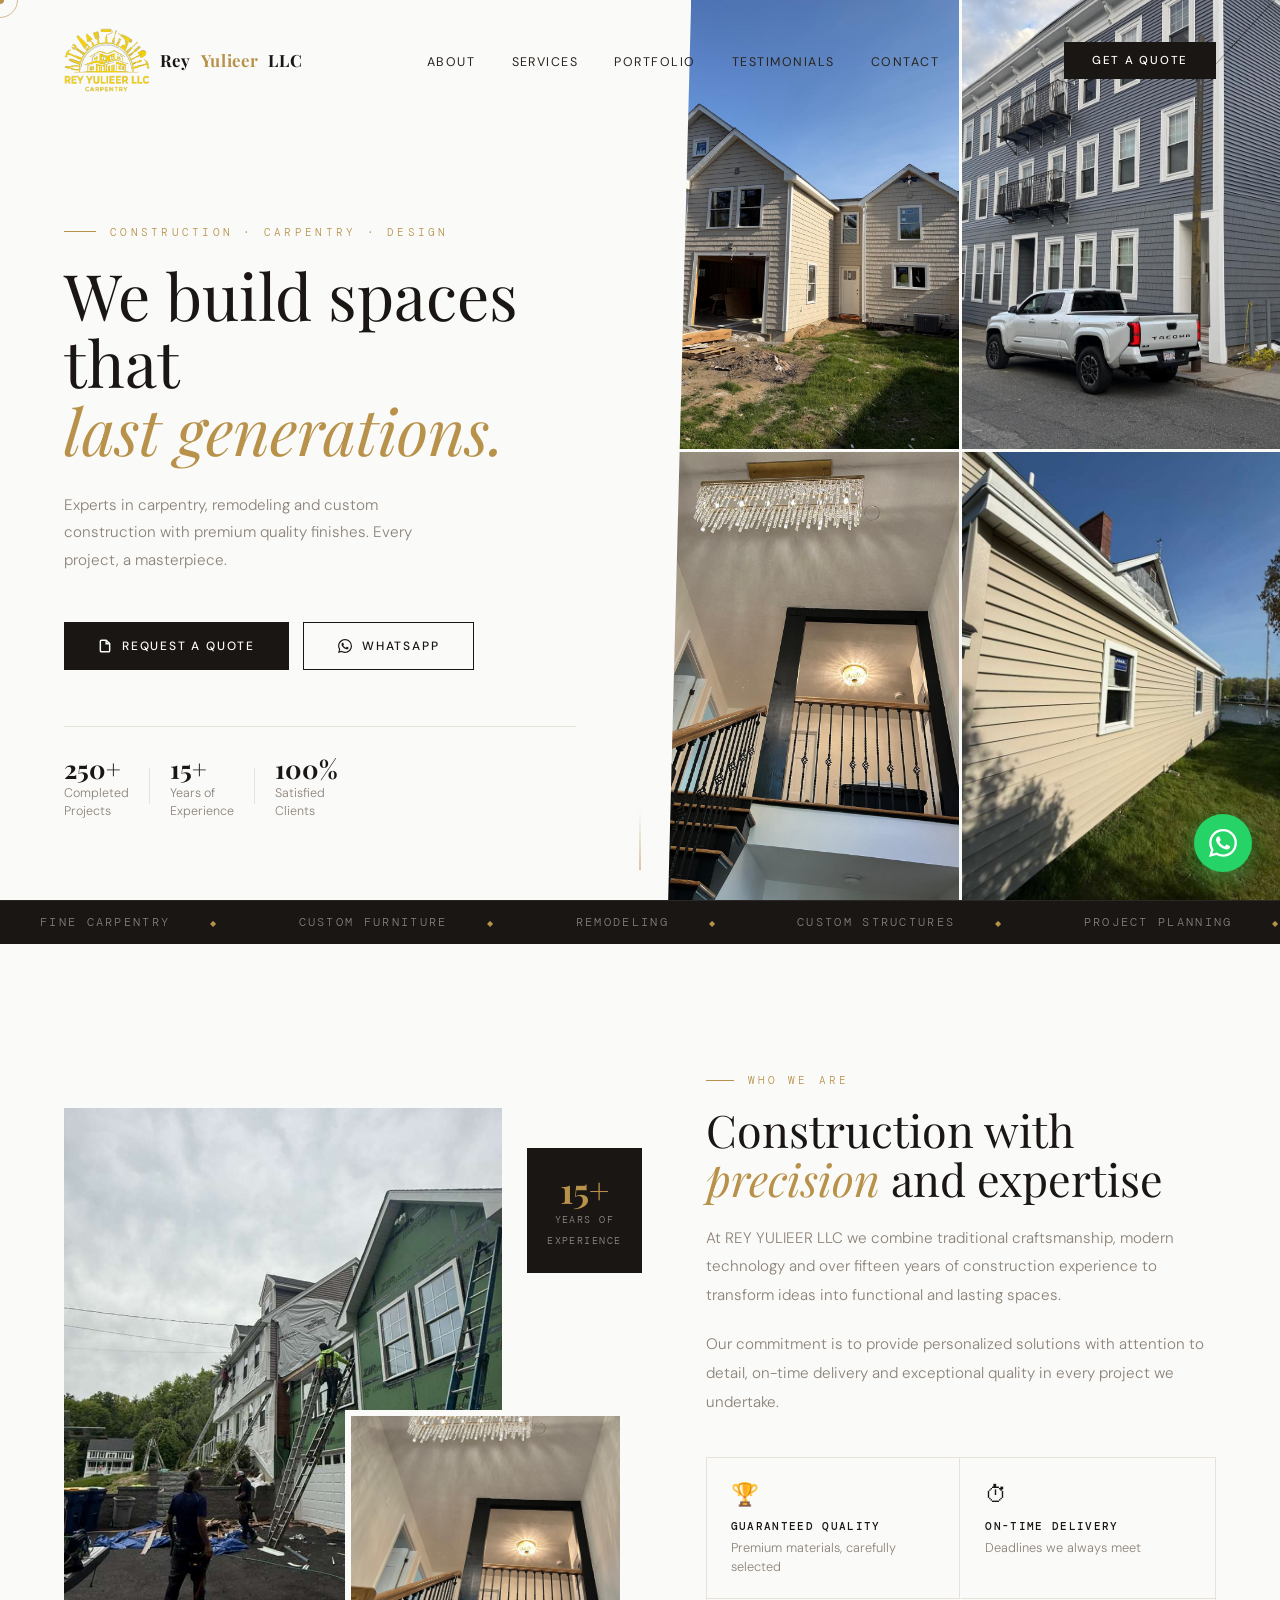
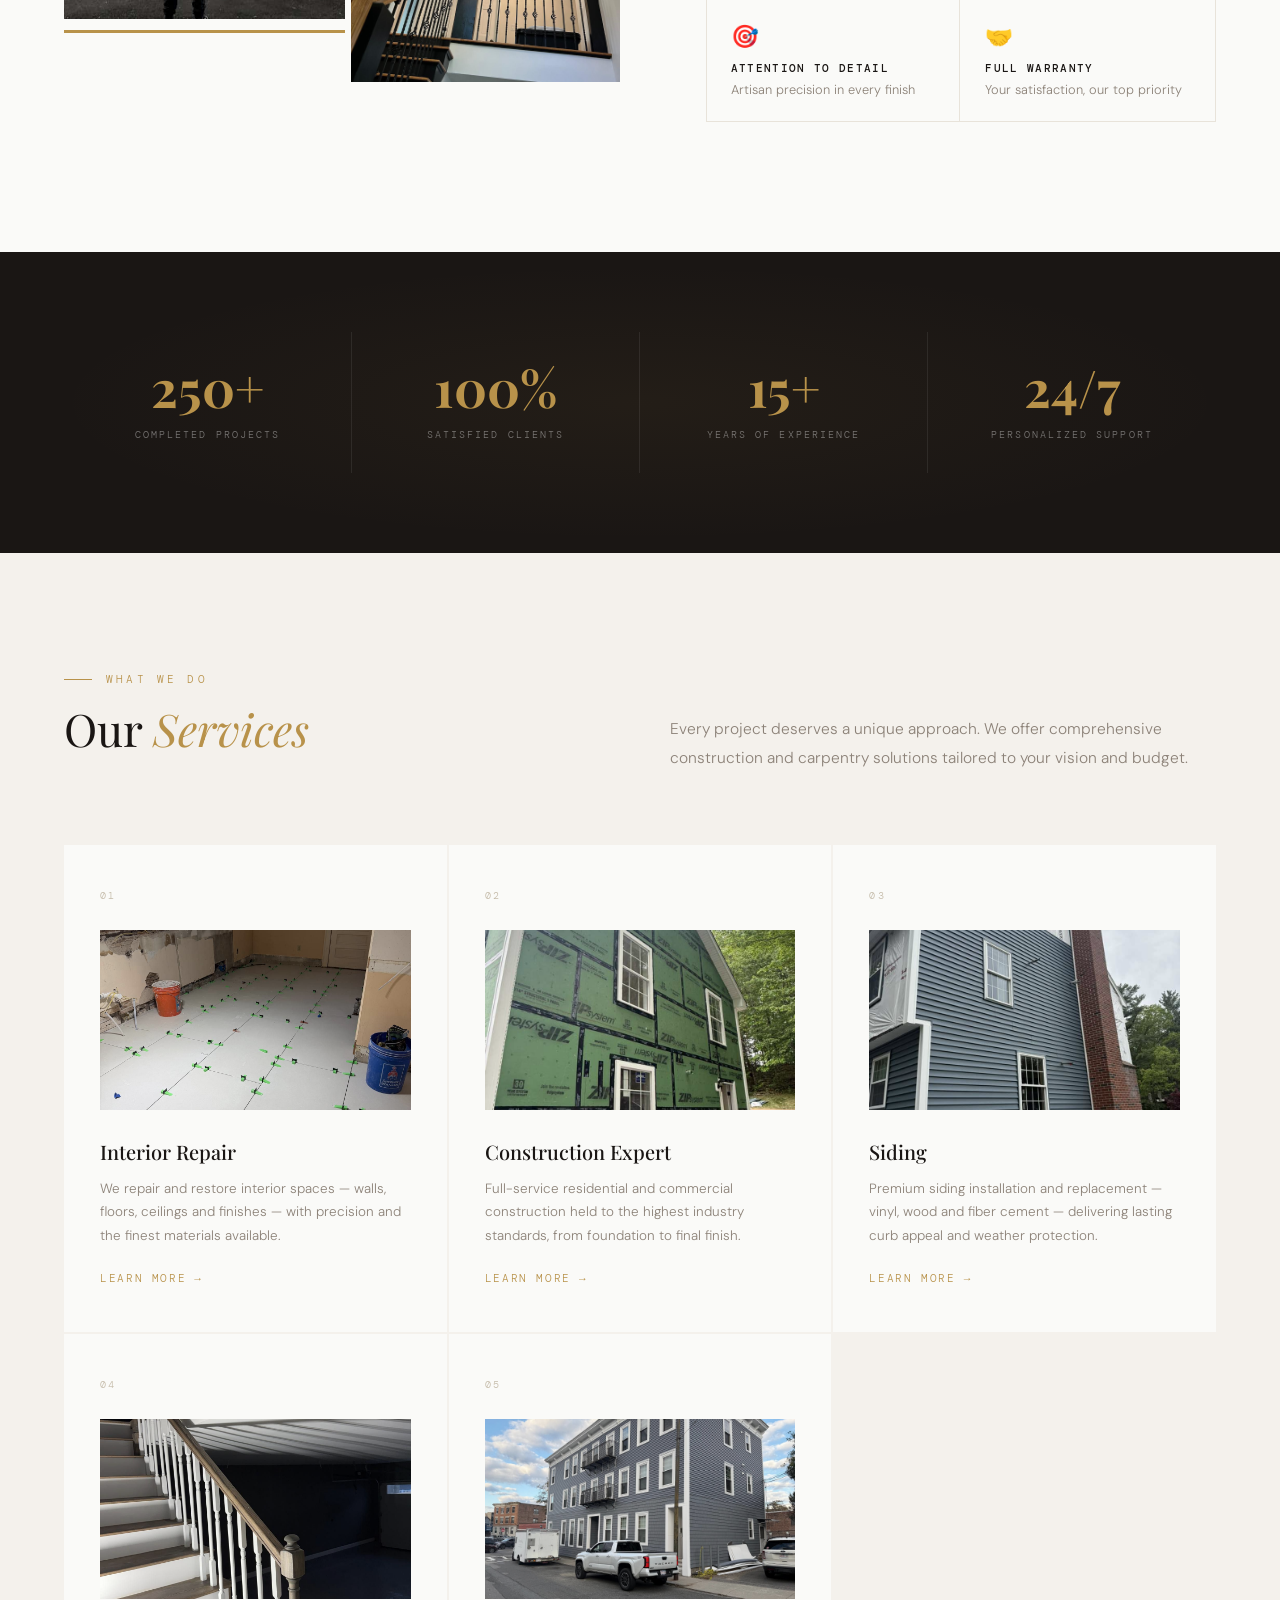
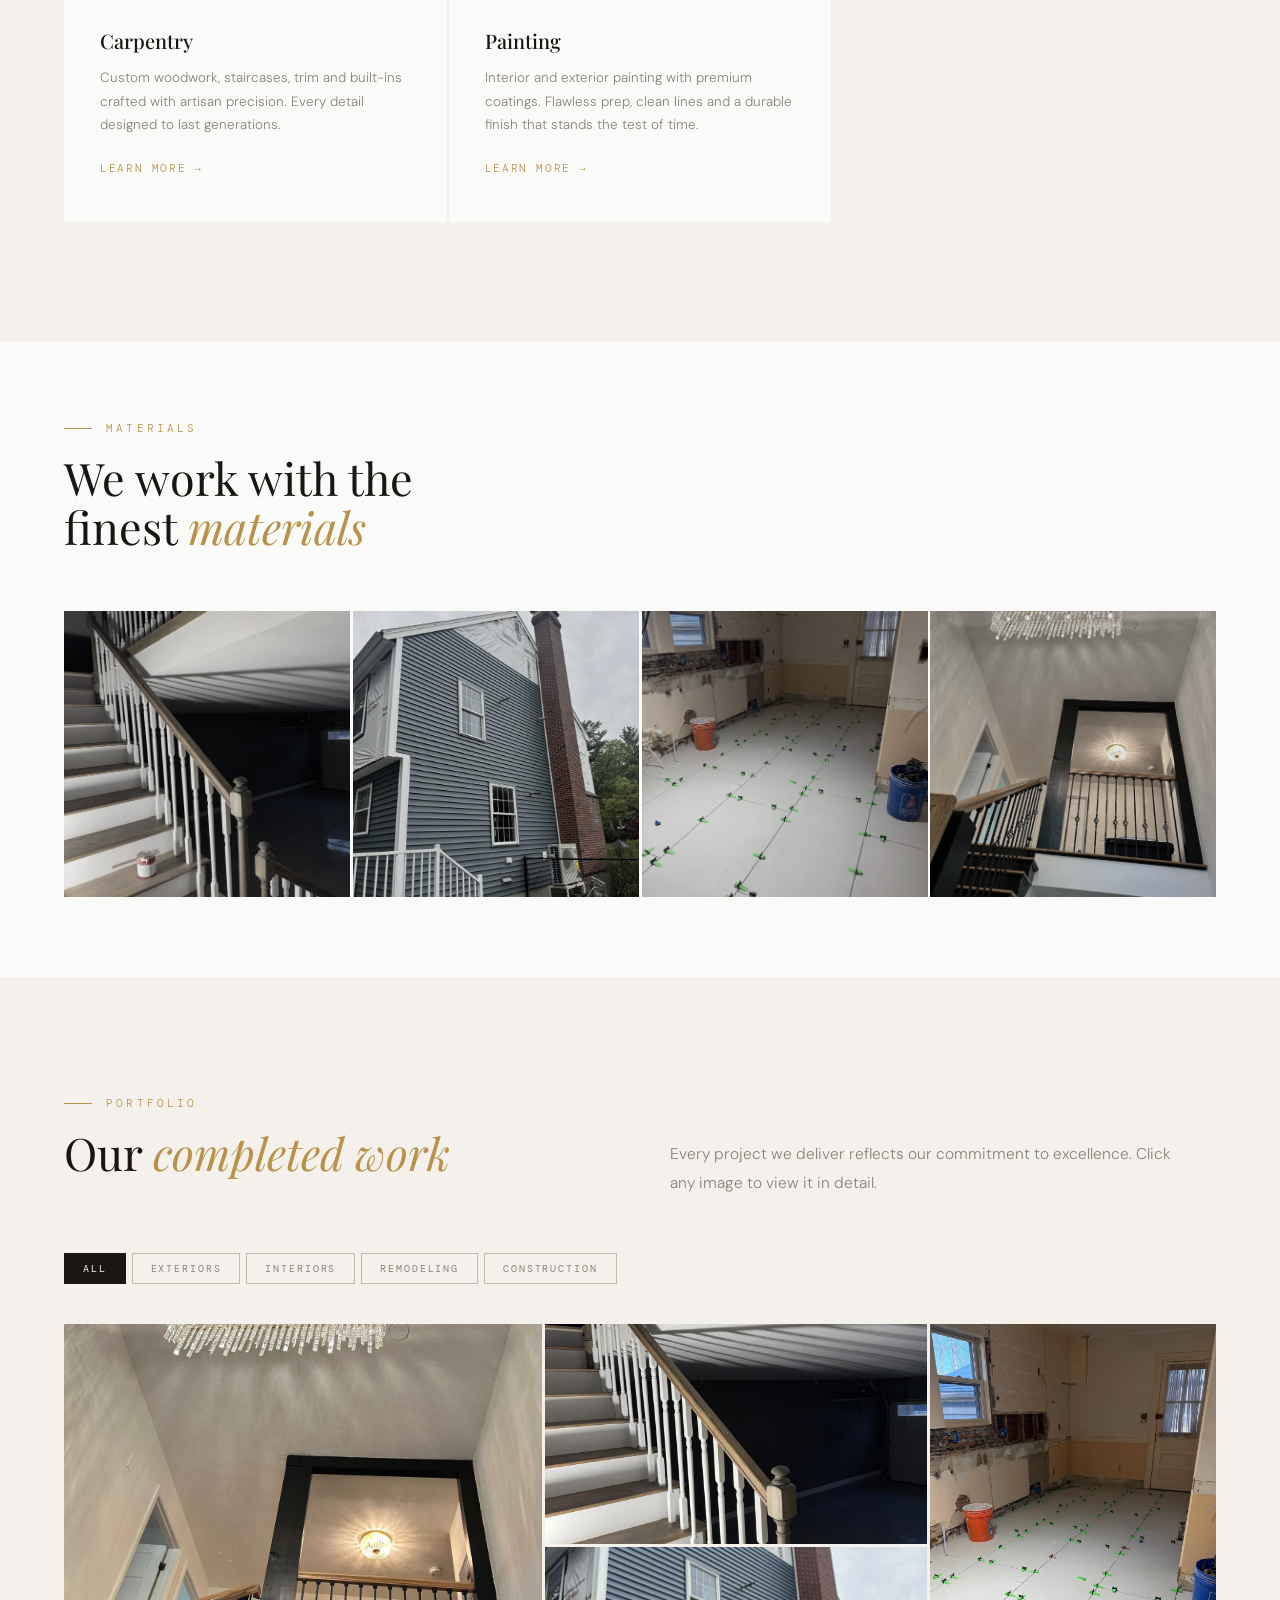
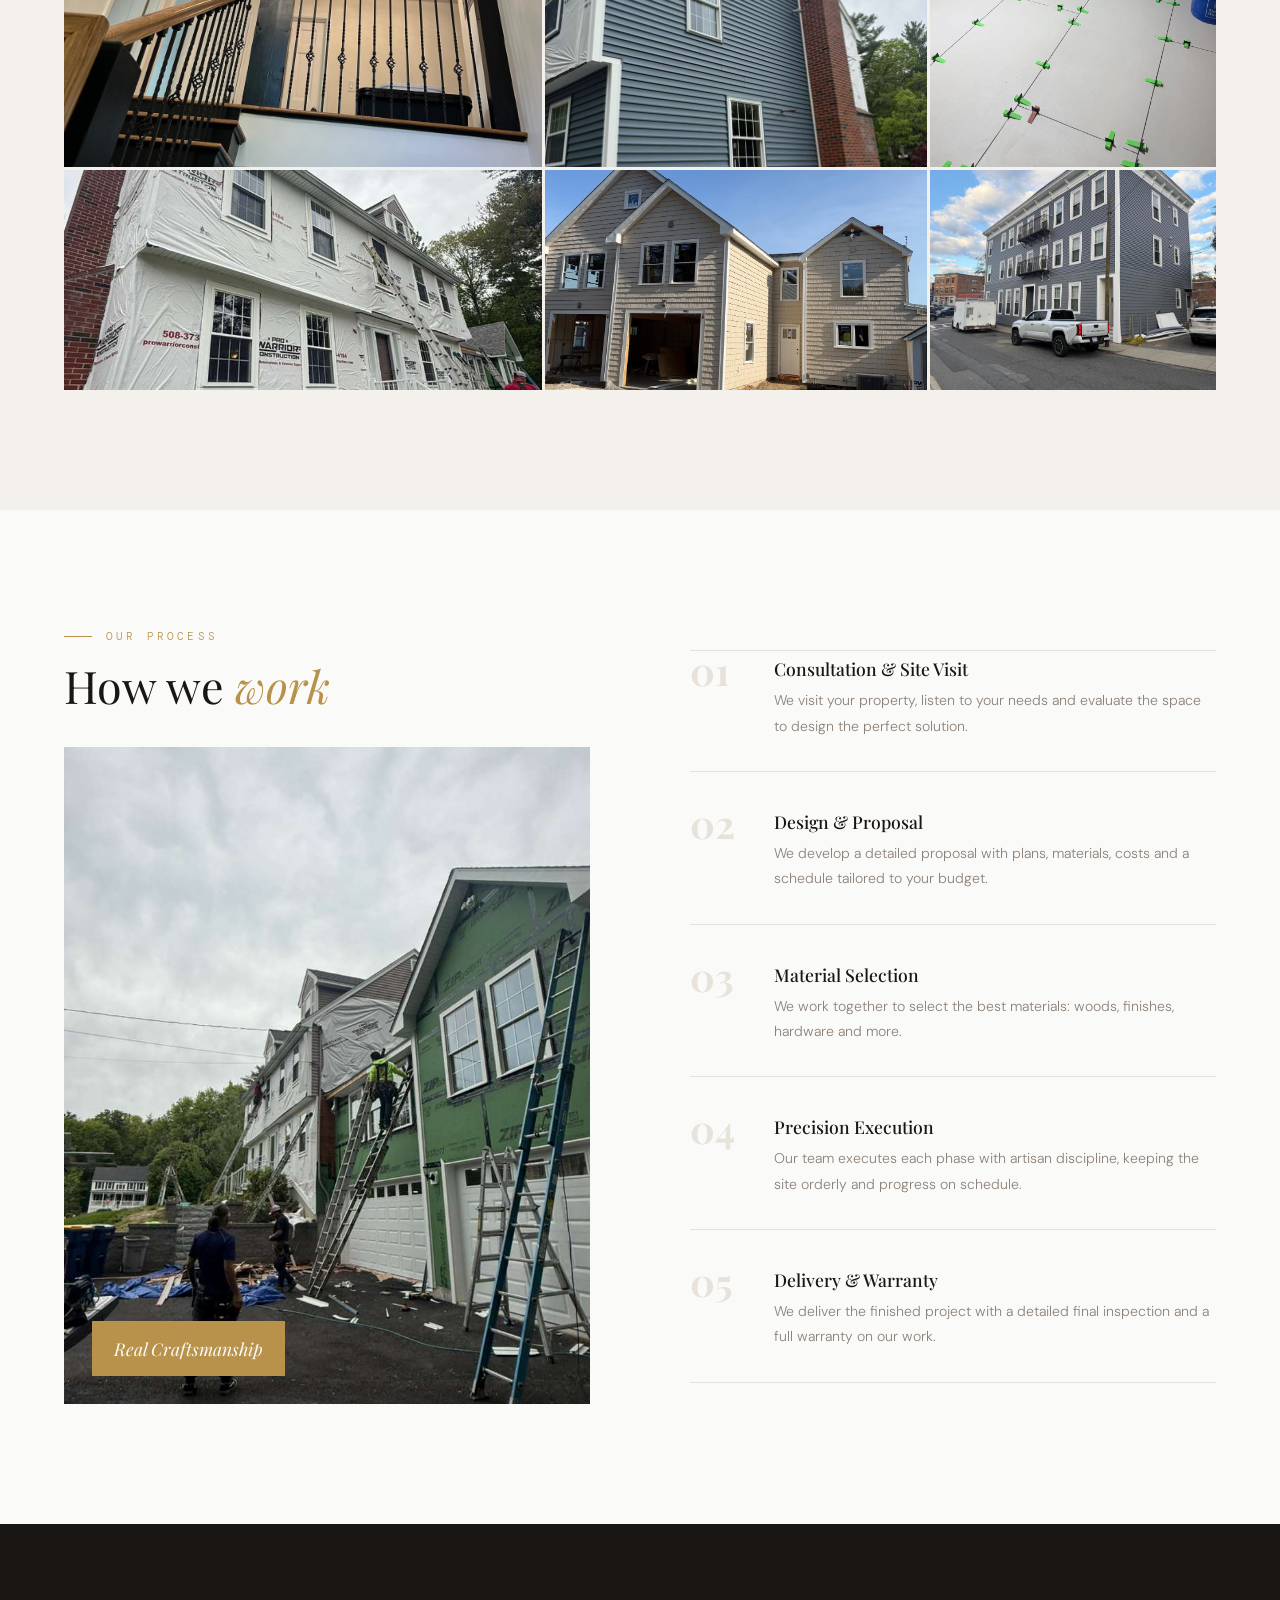
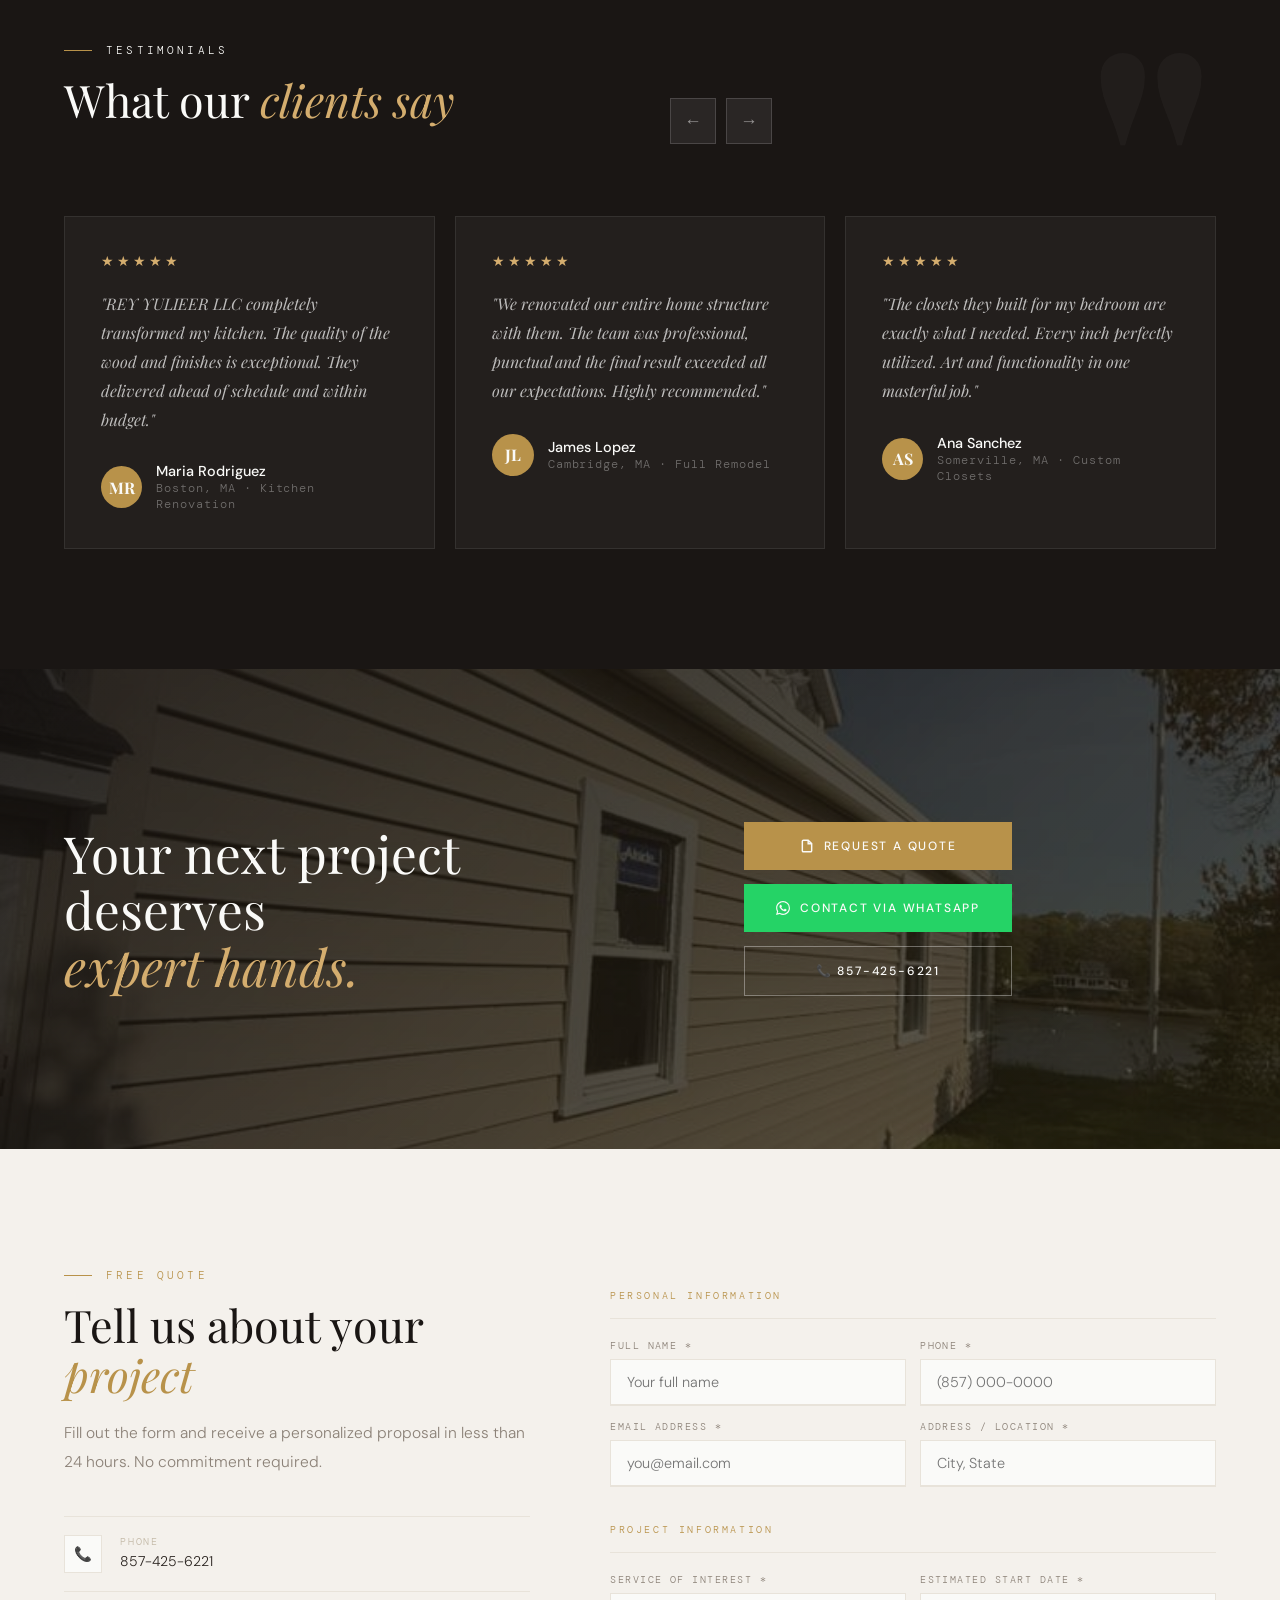
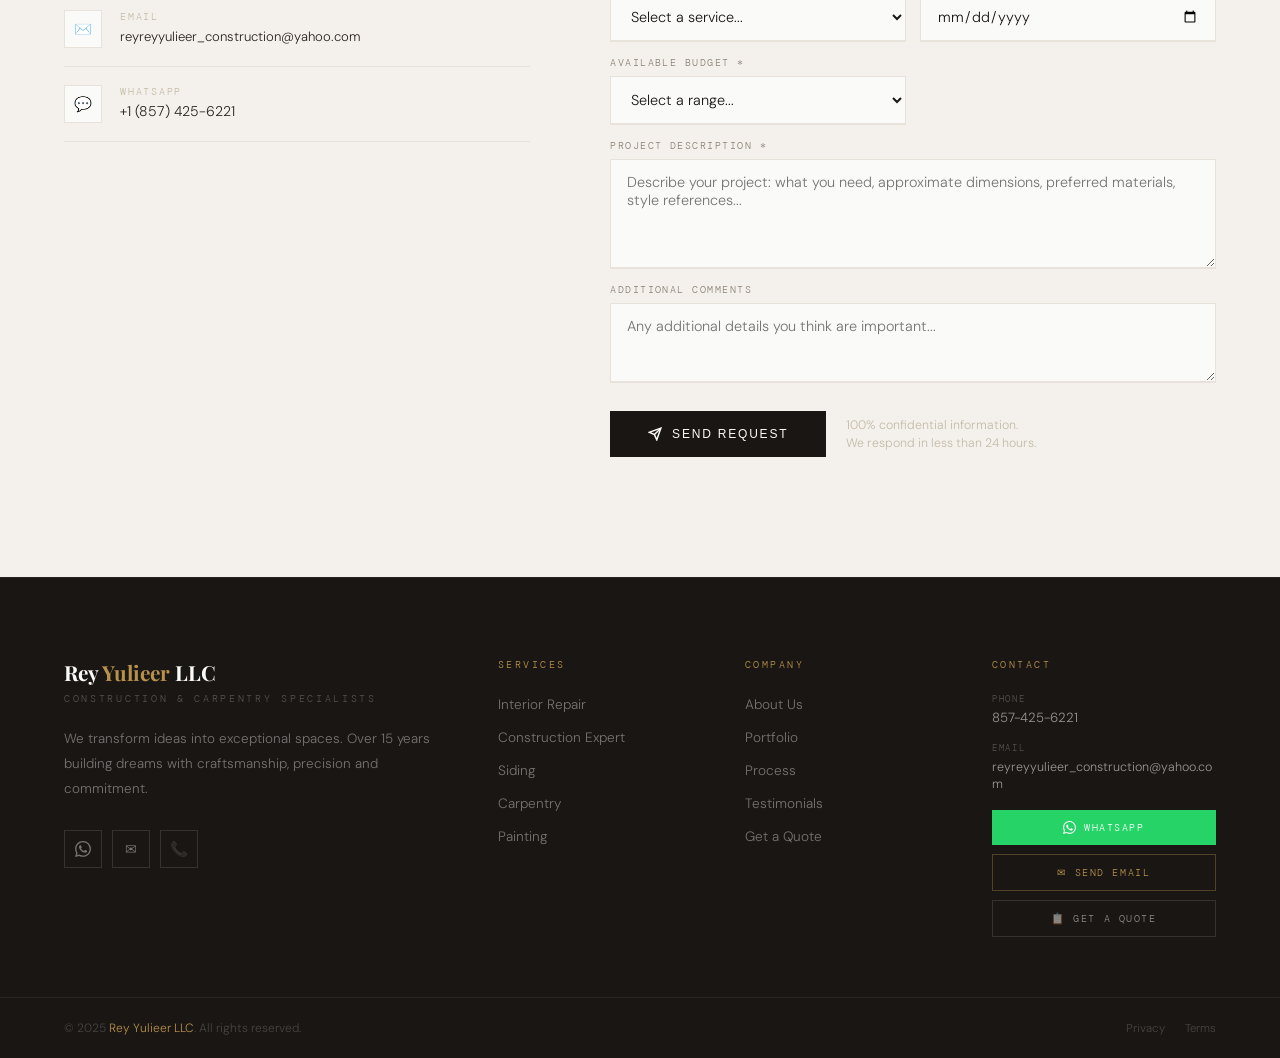
==== commit f449ed7e: "feat: update services to Interior Repair, Construction Expert, Siding, Carpentry, Painting Co-Author" ====
--- a/index.html
+++ b/index.html
@@ -211,60 +211,50 @@
     <div class="svc reveal">
       <div class="svc-num">01</div>
       <div class="svc-img">
-        <img src="TRABAJOS/WhatsApp%20Image%202026-05-24%20at%208.32.53%20AM%20(3).jpeg" alt="Refined wood staircase, fine carpentry" loading="lazy">
-      </div>
-      <h3 class="svc-n">Custom Woodwork</h3>
-      <p class="svc-d">We design and build custom furniture that blends functionality, durability and elegance. Each piece, a handcrafted masterwork.</p>
+        <img src="TRABAJOS/WhatsApp%20Image%202026-05-24%20at%208.32.53%20AM%20(2).jpeg" alt="Interior repair and renovation work" loading="lazy">
+      </div>
+      <h3 class="svc-n">Interior Repair</h3>
+      <p class="svc-d">We repair and restore interior spaces — walls, floors, ceilings and finishes — with precision and the finest materials available.</p>
       <div class="svc-arrow">Learn more <span>→</span></div>
     </div>
 
     <div class="svc reveal d1">
       <div class="svc-num">02</div>
       <div class="svc-img">
-        <img src="TRABAJOS/WhatsApp%20Image%202026-05-24%20at%208.32.53%20AM%20(2).jpeg" alt="Floor installation during kitchen remodel" loading="lazy">
-      </div>
-      <h3 class="svc-n">Interior Renovation</h3>
-      <p class="svc-d">We repair and renovate interior spaces, restoring functionality and beauty with the best materials on the market.</p>
+        <img src="TRABAJOS/WhatsApp%20Image%202026-05-24%20at%208.32.54%20AM.jpeg" alt="New residential construction in progress" loading="lazy">
+      </div>
+      <h3 class="svc-n">Construction Expert</h3>
+      <p class="svc-d">Full-service residential and commercial construction held to the highest industry standards, from foundation to final finish.</p>
       <div class="svc-arrow">Learn more <span>→</span></div>
     </div>
 
     <div class="svc reveal d2">
       <div class="svc-num">03</div>
       <div class="svc-img">
-        <img src="TRABAJOS/WhatsApp%20Image%202026-05-24%20at%208.32.54%20AM.jpeg" alt="New structure with ZIP System, construction in progress" loading="lazy">
-      </div>
-      <h3 class="svc-n">Custom Structures</h3>
-      <p class="svc-d">We create unique structures tailored to the specific needs of each project with precision engineering.</p>
+        <img src="TRABAJOS/WhatsApp%20Image%202026-05-24%20at%208.32.53%20AM%20(4).jpeg" alt="Professional siding installation on residential building" loading="lazy">
+      </div>
+      <h3 class="svc-n">Siding</h3>
+      <p class="svc-d">Premium siding installation and replacement — vinyl, wood and fiber cement — delivering lasting curb appeal and weather protection.</p>
       <div class="svc-arrow">Learn more <span>→</span></div>
     </div>
 
     <div class="svc reveal d1">
       <div class="svc-num">04</div>
       <div class="svc-img">
-        <img src="TRABAJOS/WhatsApp%20Image%202026-05-24%20at%208.32.52%20AM%20(1).jpeg" alt="Team working on exterior project" loading="lazy">
-      </div>
-      <h3 class="svc-n">Project Planning</h3>
-      <p class="svc-d">We develop detailed strategies to optimize timelines, resources and budget at every stage of your project.</p>
+        <img src="TRABAJOS/WhatsApp%20Image%202026-05-24%20at%208.32.53%20AM%20(3).jpeg" alt="Custom wood carpentry — refined oak staircase" loading="lazy">
+      </div>
+      <h3 class="svc-n">Carpentry</h3>
+      <p class="svc-d">Custom woodwork, staircases, trim and built-ins crafted with artisan precision. Every detail designed to last generations.</p>
       <div class="svc-arrow">Learn more <span>→</span></div>
     </div>
 
     <div class="svc reveal d2">
       <div class="svc-num">05</div>
       <div class="svc-img">
-        <img src="TRABAJOS/WhatsApp%20Image%202026-05-24%20at%208.32.53%20AM%20(5).jpeg" alt="Large exterior multifamily remodeling project" loading="lazy">
-      </div>
-      <h3 class="svc-n">Construction Experts</h3>
-      <p class="svc-d">Full expertise in residential and commercial projects held to the highest industry standards.</p>
-      <div class="svc-arrow">Learn more <span>→</span></div>
-    </div>
-
-    <div class="svc reveal d3">
-      <div class="svc-num">06</div>
-      <div class="svc-img">
-        <img src="TRABAJOS/WhatsApp%20Image%202026-05-24%20at%208.32.52%20AM.jpeg" alt="Multifamily building remodeled with professional finish" loading="lazy">
-      </div>
-      <h3 class="svc-n">Professional Service</h3>
-      <p class="svc-d">Personalized attention, reliability and guaranteed quality at every stage. Your satisfaction is our greatest reward.</p>
+        <img src="TRABAJOS/WhatsApp%20Image%202026-05-24%20at%208.32.52%20AM.jpeg" alt="Professional exterior painting on multifamily building" loading="lazy">
+      </div>
+      <h3 class="svc-n">Painting</h3>
+      <p class="svc-d">Interior and exterior painting with premium coatings. Flawless prep, clean lines and a durable finish that stands the test of time.</p>
       <div class="svc-arrow">Learn more <span>→</span></div>
     </div>
   </div>
@@ -457,7 +447,7 @@
         <svg width="14" height="14" viewBox="0 0 24 24" fill="none" stroke="currentColor" stroke-width="2.5"><path d="M14 2H6a2 2 0 00-2 2v16a2 2 0 002 2h12a2 2 0 002-2V8z"/><polyline points="14 2 14 8 20 8"/></svg>
         Request a Quote
       </a>
-      <a href="https://wa.me/18574256221?text=Hello%20REY%20YULIEER%20LLC.%0AI%20am%20interested%20in%20learning%20more%20about%20your%20services%3A%0A%E2%9C%93%20Custom%20Woodwork%20%E2%9C%93%20Interior%20Renovation%20%E2%9C%93%20Custom%20Structures%20%E2%9C%93%20Project%20Planning%0AI%20would%20like%20to%20receive%20information%20and%20a%20personalized%20quote." target="_blank" class="ctab-btn wa">
+      <a href="https://wa.me/18574256221?text=Hello%20REY%20YULIEER%20LLC.%0AI%20am%20interested%20in%20learning%20more%20about%20your%20services%3A%0A%E2%9C%93%20Interior%20Repair%20%E2%9C%93%20Construction%20Expert%20%E2%9C%93%20Siding%20%E2%9C%93%20Carpentry%20%E2%9C%93%20Painting%0AI%20would%20like%20to%20receive%20information%20and%20a%20personalized%20quote." target="_blank" class="ctab-btn wa">
         <svg width="14" height="14" viewBox="0 0 24 24" fill="currentColor"><path d="M17.472 14.382c-.297-.149-1.758-.867-2.03-.967-.273-.099-.471-.148-.67.15-.197.297-.767.966-.94 1.164-.173.199-.347.223-.644.075-.297-.15-1.255-.463-2.39-1.475-.883-.788-1.48-1.761-1.653-2.059-.173-.297-.018-.458.13-.606.134-.133.298-.347.446-.52.149-.174.198-.298.298-.497.099-.198.05-.371-.025-.52-.075-.149-.669-1.612-.916-2.207-.242-.579-.487-.5-.669-.51-.173-.008-.371-.01-.57-.01-.198 0-.52.074-.792.372-.272.297-1.04 1.016-1.04 2.479 0 1.462 1.065 2.875 1.213 3.074.149.198 2.096 3.2 5.077 4.487.709.306 1.262.489 1.694.625.712.227 1.36.195 1.871.118.571-.085 1.758-.719 2.006-1.413.248-.694.248-1.289.173-1.413-.074-.124-.272-.198-.57-.347m-5.421 7.403h-.004a9.87 9.87 0 01-5.031-1.378l-.361-.214-3.741.982.998-3.648-.235-.374a9.86 9.86 0 01-1.51-5.26c.001-5.45 4.436-9.884 9.888-9.884 2.64 0 5.122 1.03 6.988 2.898a9.825 9.825 0 012.893 6.994c-.003 5.45-4.437 9.884-9.885 9.884m8.413-18.297A11.815 11.815 0 0012.05 0C5.495 0 .16 5.335.157 11.892c0 2.096.547 4.142 1.588 5.945L.057 24l6.305-1.654a11.882 11.882 0 005.683 1.448h.005c6.554 0 11.89-5.335 11.893-11.893a11.821 11.821 0 00-3.48-8.413z"/></svg>
         Contact via WhatsApp
       </a>
@@ -517,12 +507,11 @@
         <label for="fs">Service of Interest *</label>
         <select id="fs" name="servicio" required>
           <option value="">Select a service...</option>
-          <option>Custom Woodwork</option>
-          <option>Interior Renovation</option>
-          <option>Custom Structures</option>
-          <option>Project Planning</option>
-          <option>Construction Experts</option>
-          <option>Professional Service</option>
+          <option>Interior Repair</option>
+          <option>Construction Expert</option>
+          <option>Siding</option>
+          <option>Carpentry</option>
+          <option>Painting</option>
           <option>Multiple Services</option>
         </select>
       </div>
@@ -582,12 +571,11 @@
     <div>
       <div class="fc-title">Services</div>
       <ul class="fc-links">
-        <li><a href="#services">Custom Woodwork</a></li>
-        <li><a href="#services">Interior Renovation</a></li>
-        <li><a href="#services">Custom Structures</a></li>
-        <li><a href="#services">Project Planning</a></li>
-        <li><a href="#services">Construction</a></li>
-        <li><a href="#services">Professional Service</a></li>
+        <li><a href="#services">Interior Repair</a></li>
+        <li><a href="#services">Construction Expert</a></li>
+        <li><a href="#services">Siding</a></li>
+        <li><a href="#services">Carpentry</a></li>
+        <li><a href="#services">Painting</a></li>
       </ul>
     </div>
 
@@ -635,7 +623,7 @@
 <!-- WA FLOAT -->
 <div class="waf">
   <div class="waf-label">Contact via WhatsApp</div>
-  <a href="https://wa.me/18574256221?text=Hello%20REY%20YULIEER%20LLC.%0AI%20am%20interested%20in%20learning%20more%20about%20your%20services%3A%0A%E2%9C%93%20Custom%20Woodwork%20%E2%9C%93%20Interior%20Renovation%20%E2%9C%93%20Custom%20Structures%20%E2%9C%93%20Project%20Planning%0AI%20would%20like%20to%20receive%20information%20and%20a%20personalized%20quote." target="_blank" class="waf-btn" aria-label="WhatsApp">
+  <a href="https://wa.me/18574256221?text=Hello%20REY%20YULIEER%20LLC.%0AI%20am%20interested%20in%20learning%20more%20about%20your%20services%3A%0A%E2%9C%93%20Interior%20Repair%20%E2%9C%93%20Construction%20Expert%20%E2%9C%93%20Siding%20%E2%9C%93%20Carpentry%20%E2%9C%93%20Painting%0AI%20would%20like%20to%20receive%20information%20and%20a%20personalized%20quote." target="_blank" class="waf-btn" aria-label="WhatsApp">
     <svg viewBox="0 0 24 24"><path d="M17.472 14.382c-.297-.149-1.758-.867-2.03-.967-.273-.099-.471-.148-.67.15-.197.297-.767.966-.94 1.164-.173.199-.347.223-.644.075-.297-.15-1.255-.463-2.39-1.475-.883-.788-1.48-1.761-1.653-2.059-.173-.297-.018-.458.13-.606.134-.133.298-.347.446-.52.149-.174.198-.298.298-.497.099-.198.05-.371-.025-.52-.075-.149-.669-1.612-.916-2.207-.242-.579-.487-.5-.669-.51-.173-.008-.371-.01-.57-.01-.198 0-.52.074-.792.372-.272.297-1.04 1.016-1.04 2.479 0 1.462 1.065 2.875 1.213 3.074.149.198 2.096 3.2 5.077 4.487.709.306 1.262.489 1.694.625.712.227 1.36.195 1.871.118.571-.085 1.758-.719 2.006-1.413.248-.694.248-1.289.173-1.413-.074-.124-.272-.198-.57-.347m-5.421 7.403h-.004a9.87 9.87 0 01-5.031-1.378l-.361-.214-3.741.982.998-3.648-.235-.374a9.86 9.86 0 01-1.51-5.26c.001-5.45 4.436-9.884 9.888-9.884 2.64 0 5.122 1.03 6.988 2.898a9.825 9.825 0 012.893 6.994c-.003 5.45-4.437 9.884-9.885 9.884m8.413-18.297A11.815 11.815 0 0012.05 0C5.495 0 .16 5.335.157 11.892c0 2.096.547 4.142 1.588 5.945L.057 24l6.305-1.654a11.882 11.882 0 005.683 1.448h.005c6.554 0 11.89-5.335 11.893-11.893a11.821 11.821 0 00-3.48-8.413z"/></svg>
   </a>
 </div>
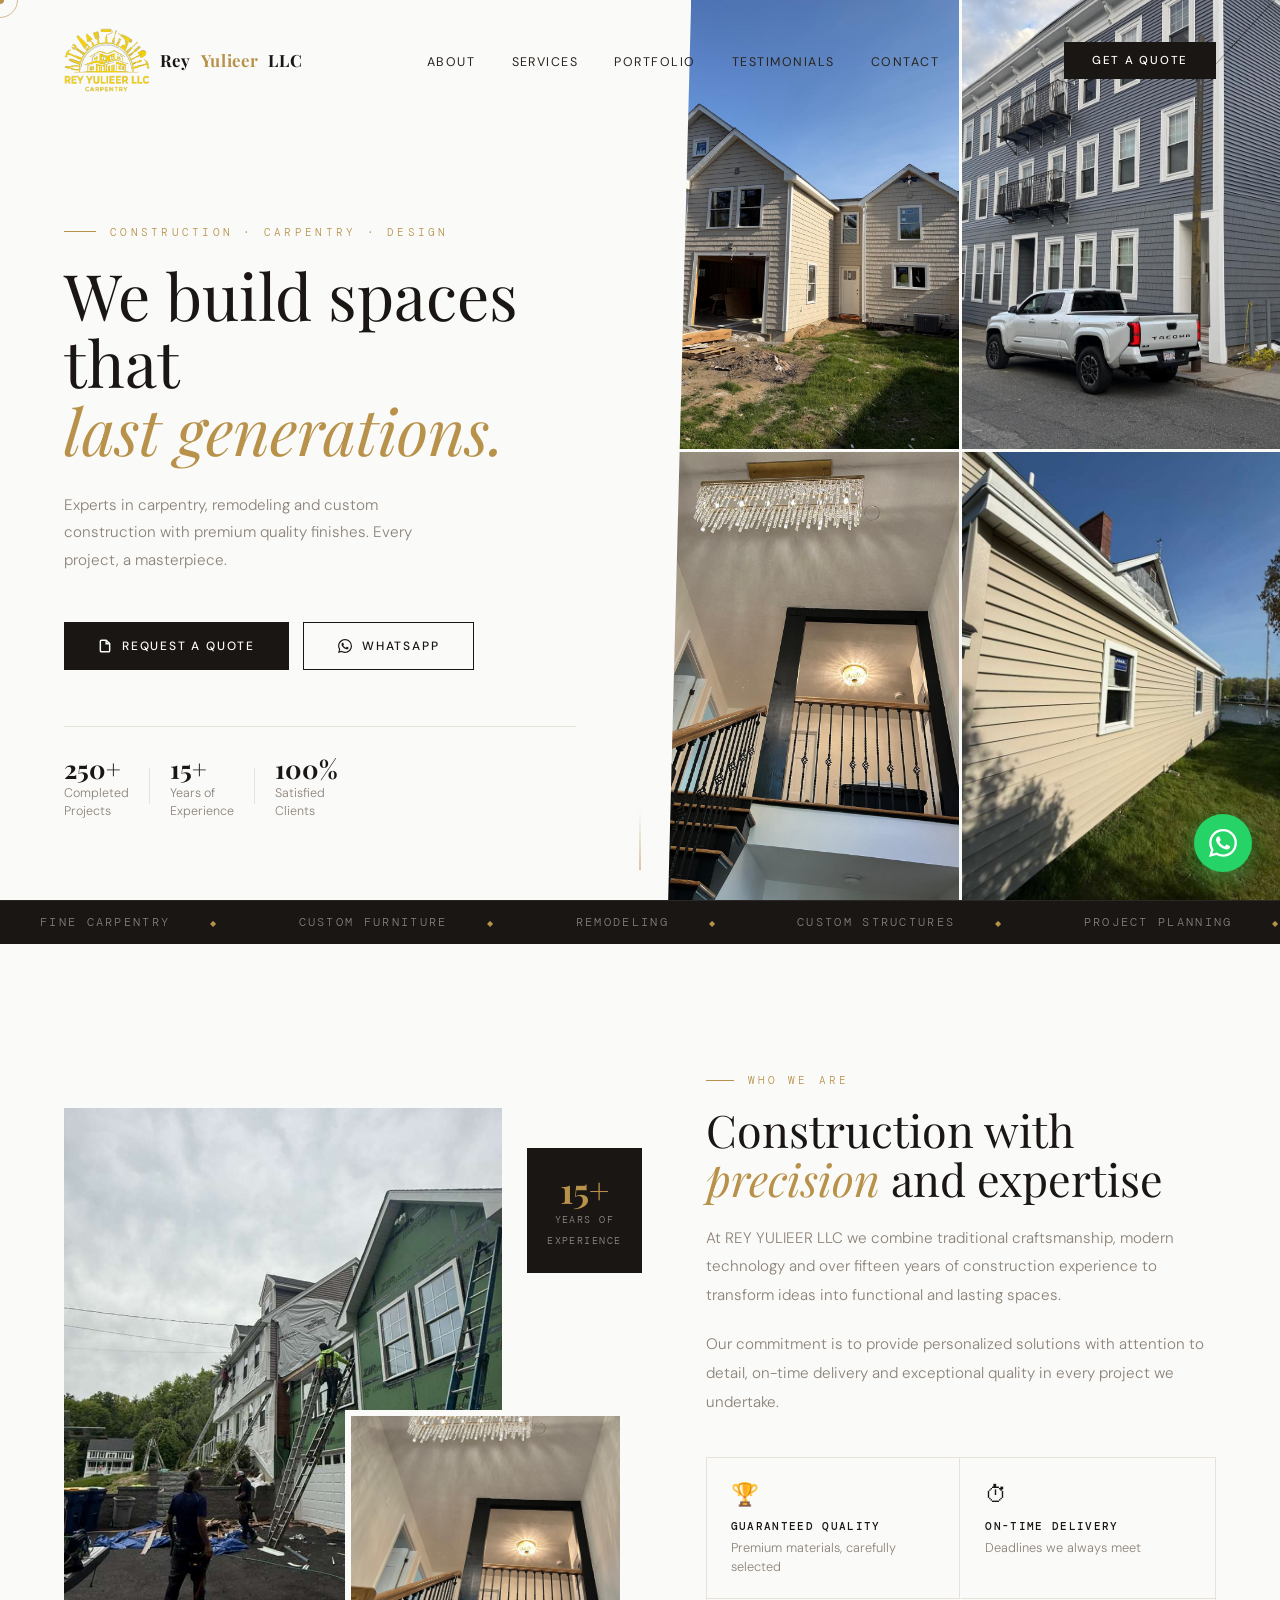
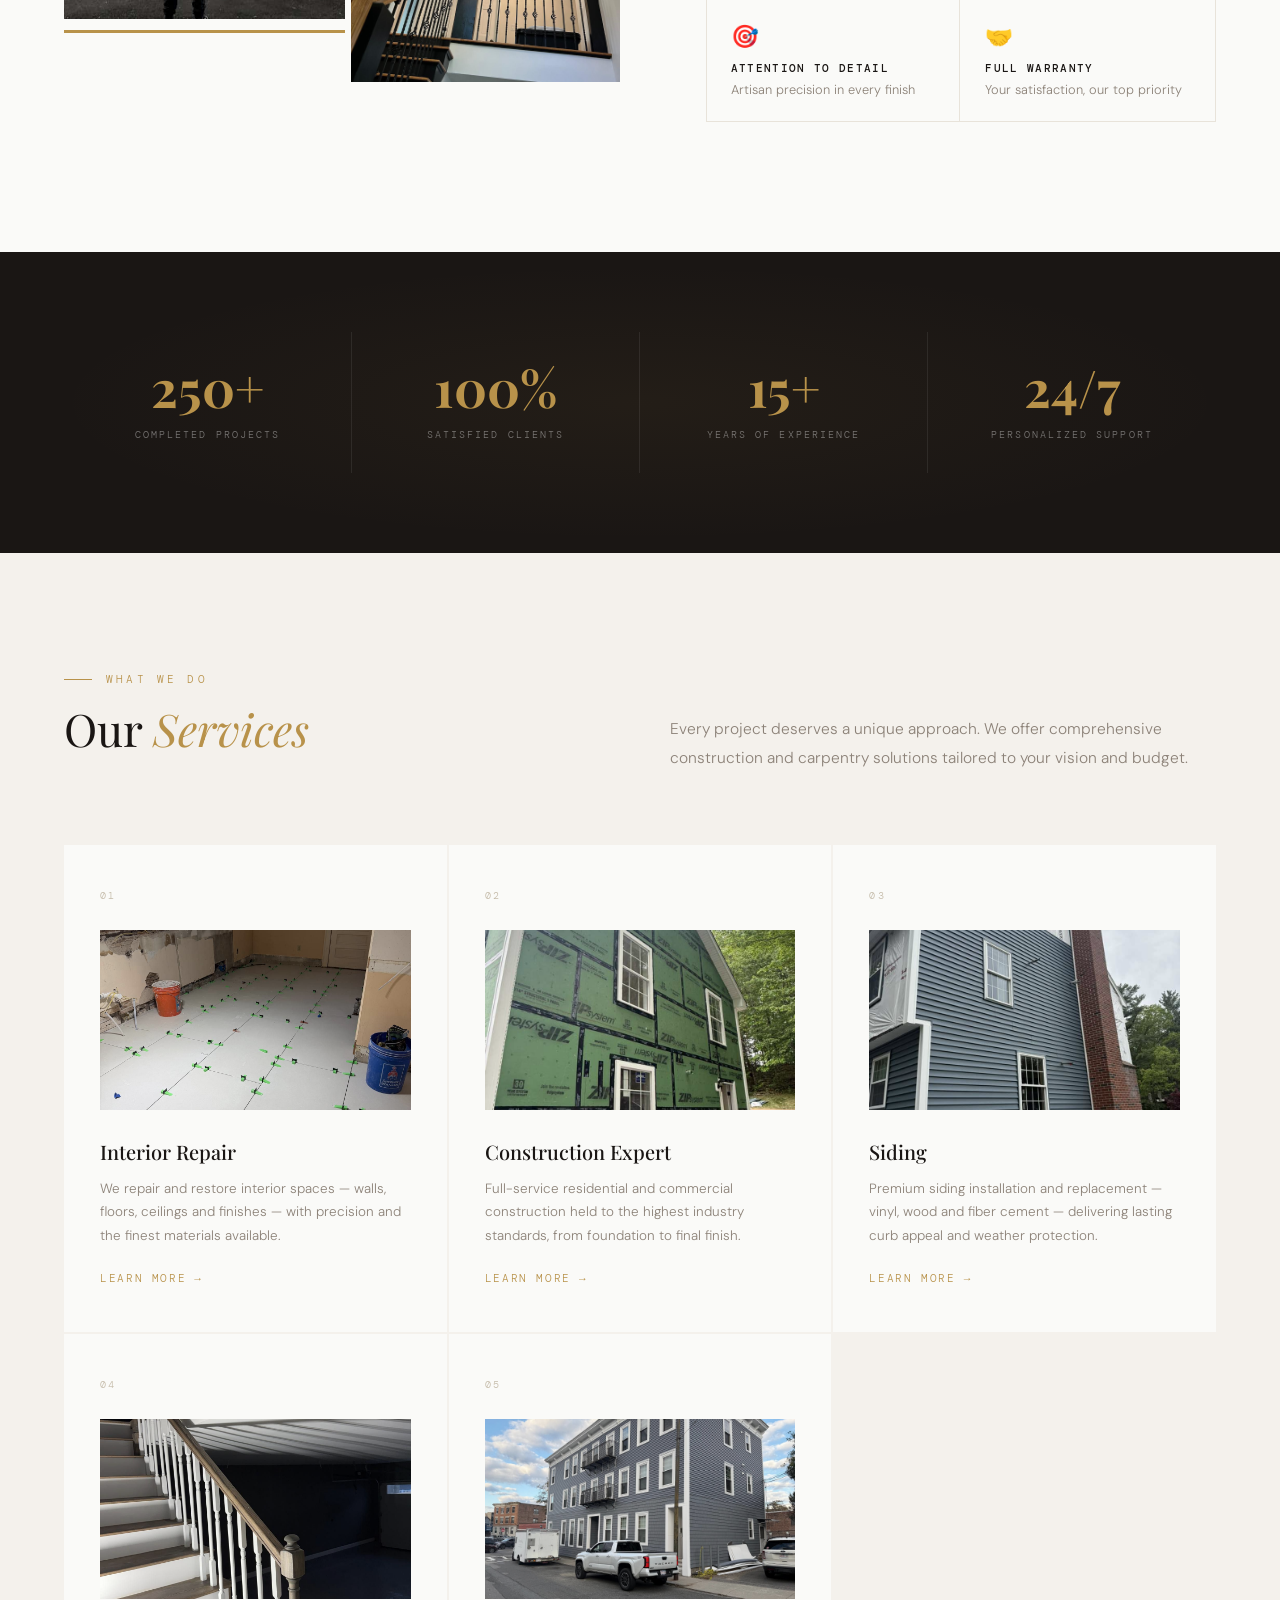
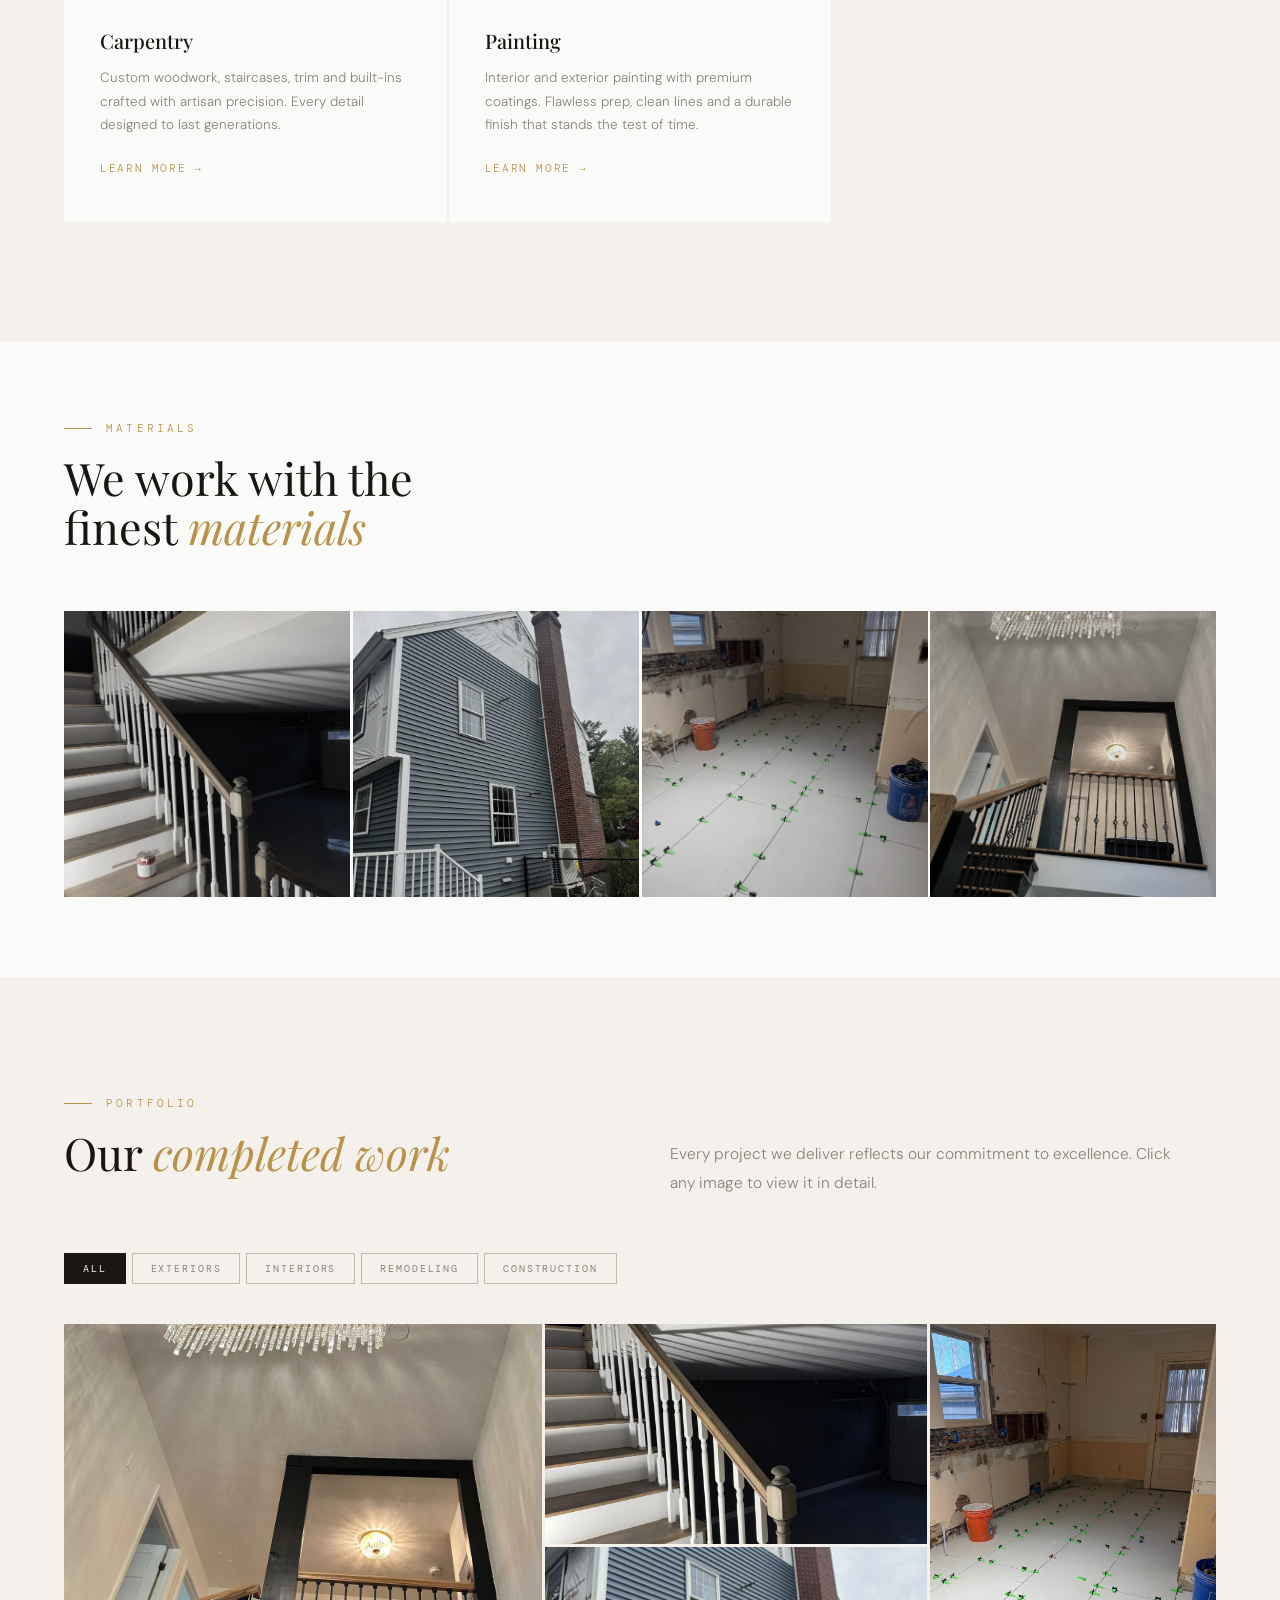
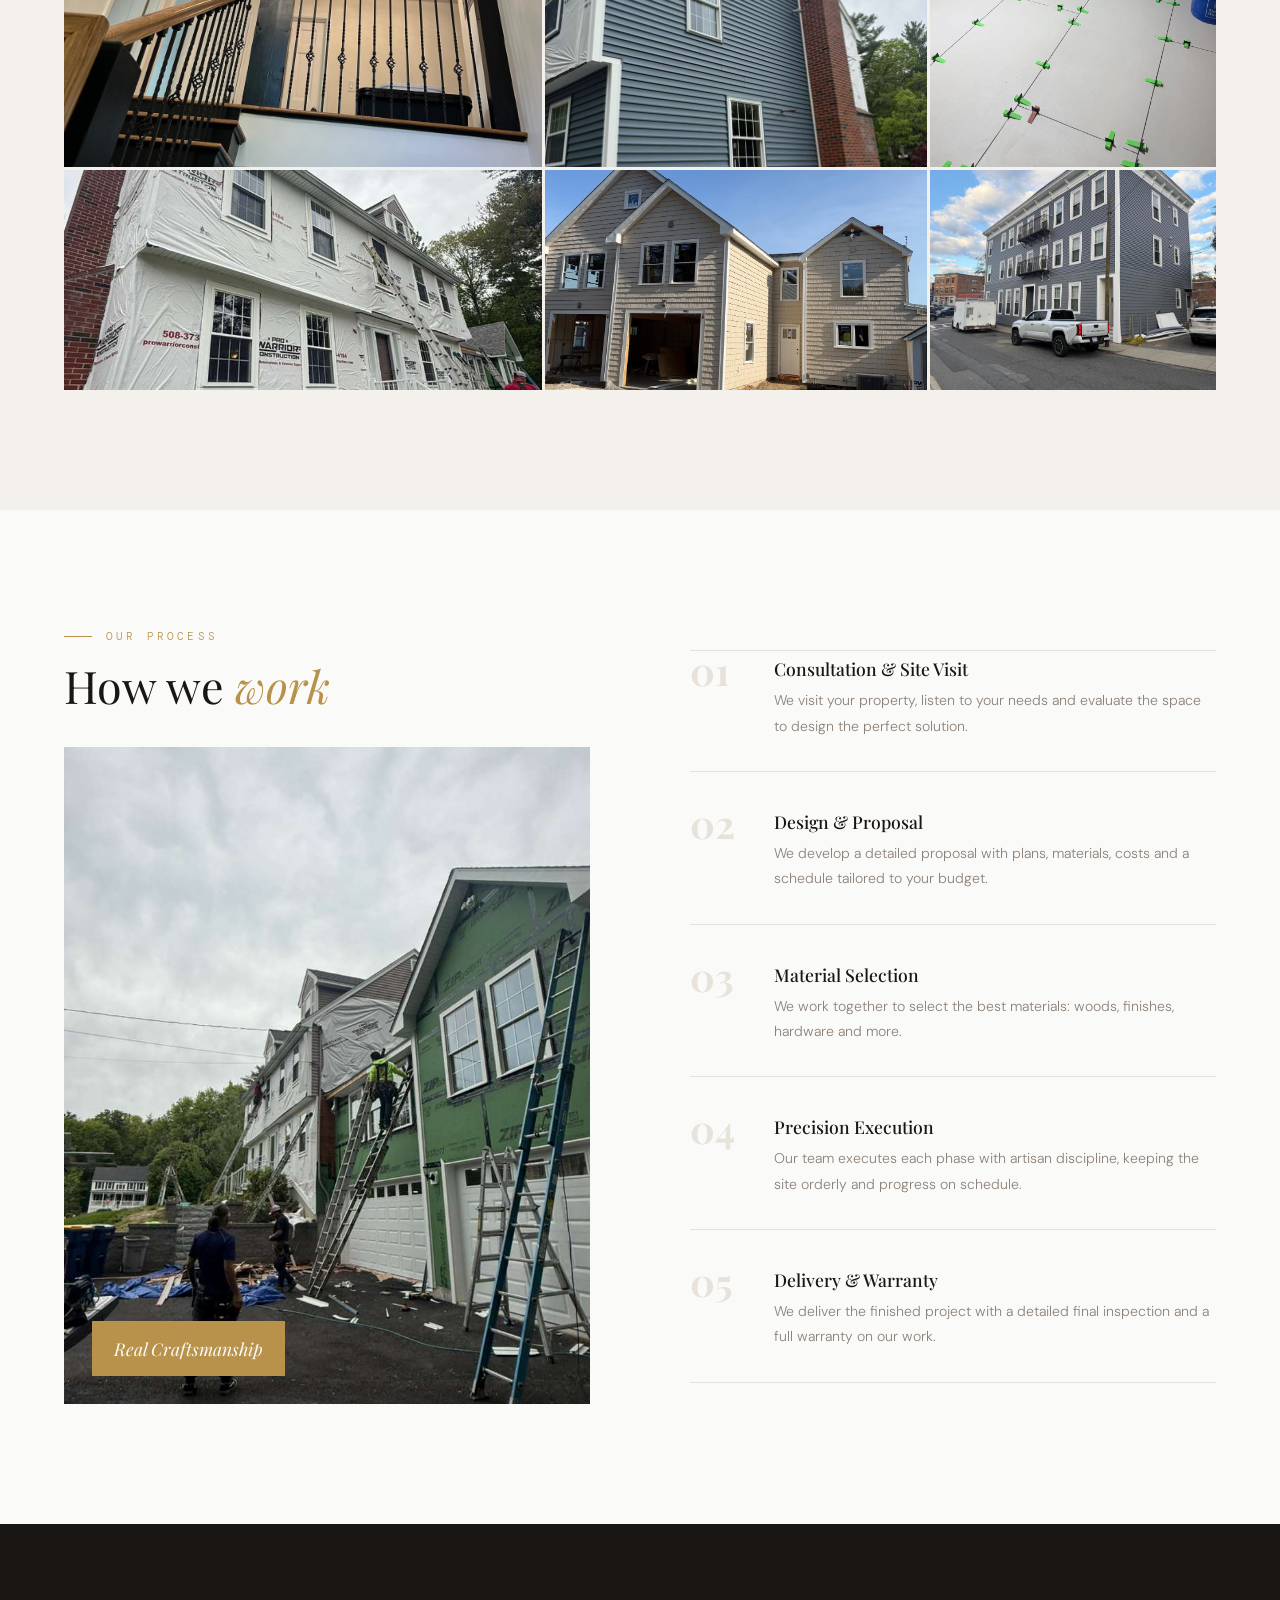
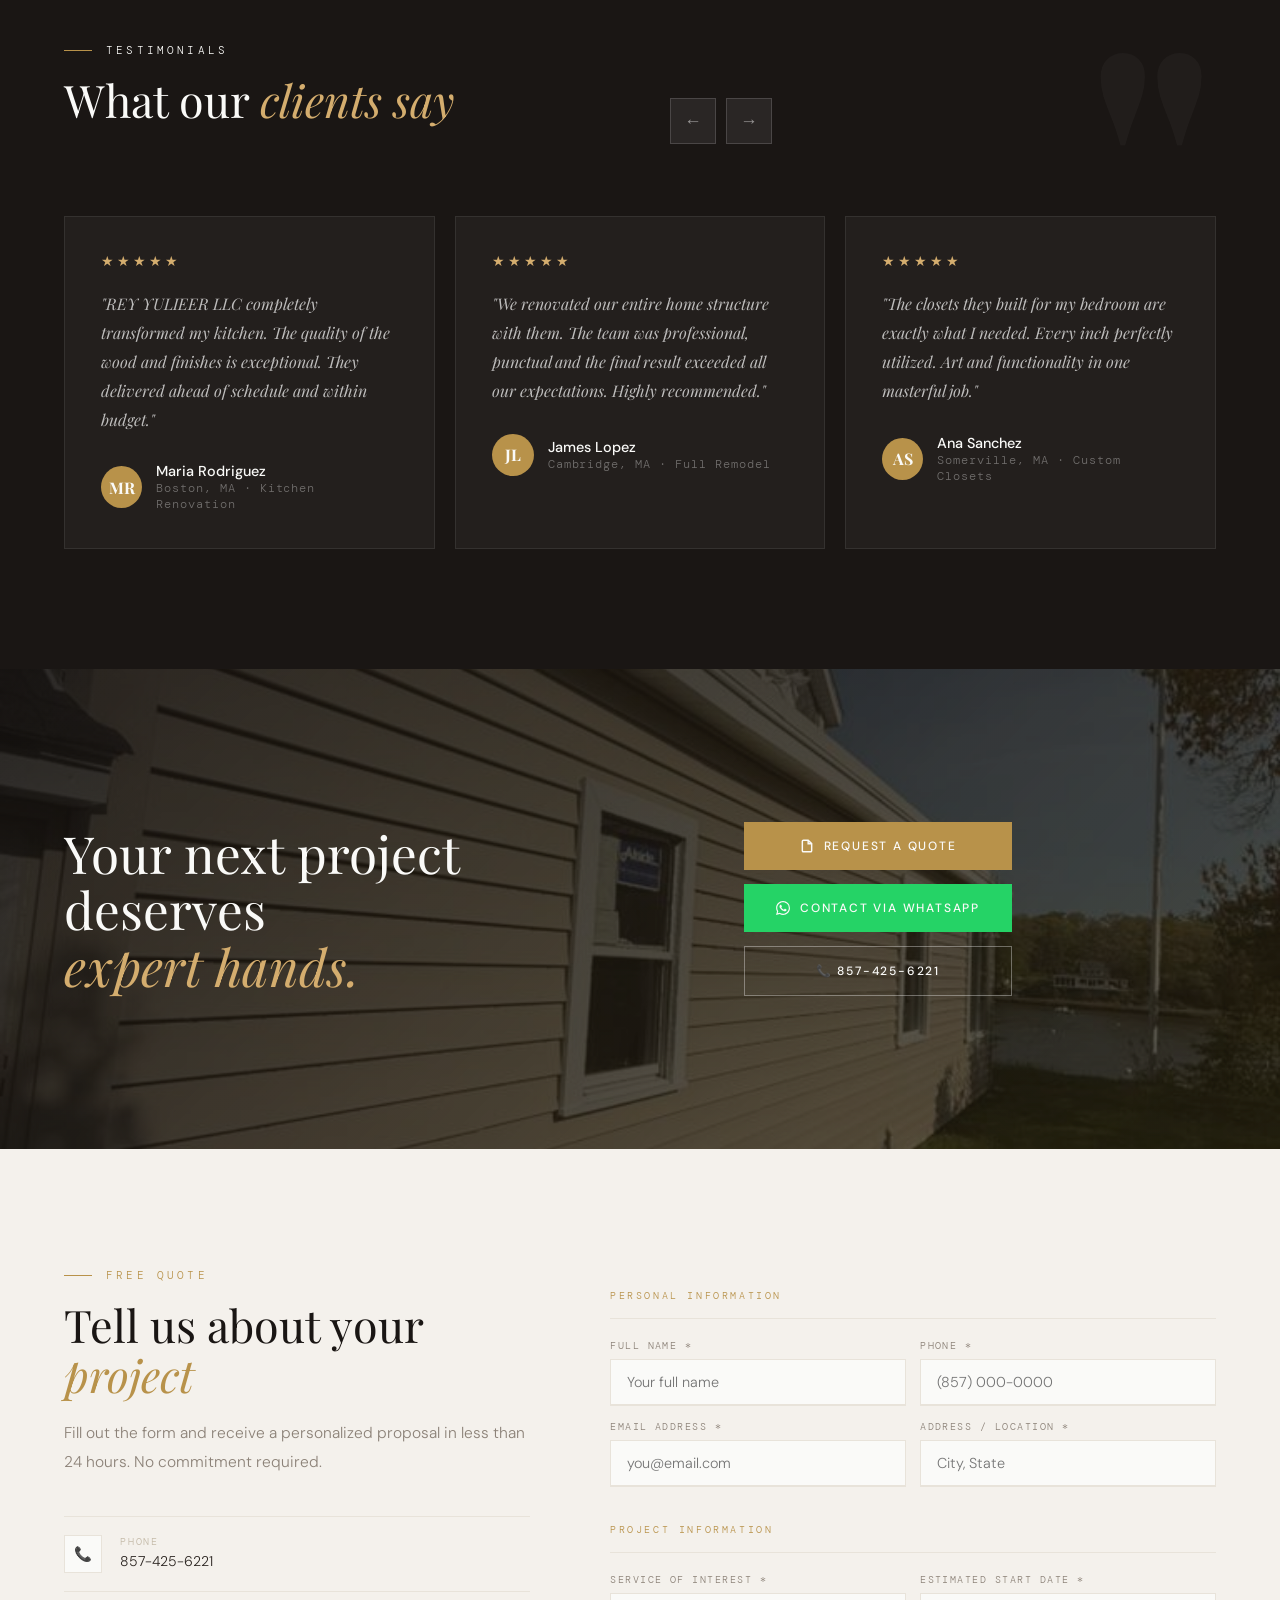
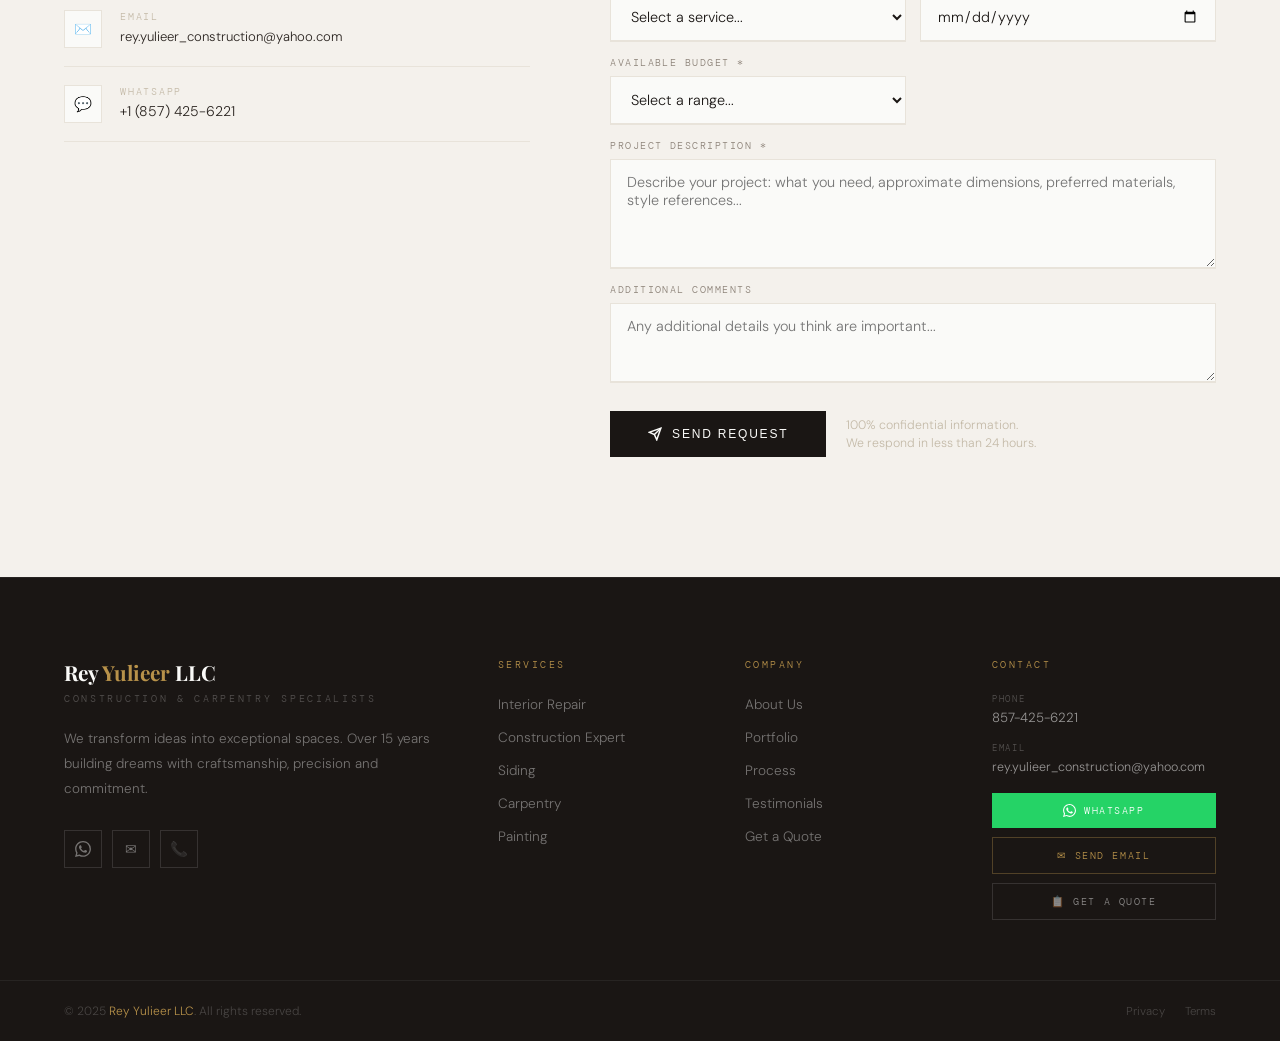
==== commit eccf00ec: "fix: update contact email to rey.yulieer_construction@yahoo.com Co-Authored-By: Claude Sonnet 4.6 <n" ====
--- a/index.html
+++ b/index.html
@@ -471,7 +471,7 @@
       </div>
       <div class="cbi">
         <div class="cbi-ic">✉️</div>
-        <div><div class="cbi-l">Email</div><div class="cbi-v"><a href="mailto:reyreyyulieer_construction@yahoo.com" style="font-size:.82rem;">reyreyyulieer_construction@yahoo.com</a></div></div>
+        <div><div class="cbi-l">Email</div><div class="cbi-v"><a href="mailto:rey.yulieer_construction@yahoo.com" style="font-size:.82rem;">rey.yulieer_construction@yahoo.com</a></div></div>
       </div>
       <div class="cbi">
         <div class="cbi-ic">💬</div>
@@ -563,7 +563,7 @@
         <a href="https://wa.me/18574256221" target="_blank" class="fli" title="WhatsApp">
           <svg width="16" height="16" viewBox="0 0 24 24" fill="currentColor"><path d="M17.472 14.382c-.297-.149-1.758-.867-2.03-.967-.273-.099-.471-.148-.67.15-.197.297-.767.966-.94 1.164-.173.199-.347.223-.644.075-.297-.15-1.255-.463-2.39-1.475-.883-.788-1.48-1.761-1.653-2.059-.173-.297-.018-.458.13-.606.134-.133.298-.347.446-.52.149-.174.198-.298.298-.497.099-.198.05-.371-.025-.52-.075-.149-.669-1.612-.916-2.207-.242-.579-.487-.5-.669-.51-.173-.008-.371-.01-.57-.01-.198 0-.52.074-.792.372-.272.297-1.04 1.016-1.04 2.479 0 1.462 1.065 2.875 1.213 3.074.149.198 2.096 3.2 5.077 4.487.709.306 1.262.489 1.694.625.712.227 1.36.195 1.871.118.571-.085 1.758-.719 2.006-1.413.248-.694.248-1.289.173-1.413-.074-.124-.272-.198-.57-.347m-5.421 7.403h-.004a9.87 9.87 0 01-5.031-1.378l-.361-.214-3.741.982.998-3.648-.235-.374a9.86 9.86 0 01-1.51-5.26c.001-5.45 4.436-9.884 9.888-9.884 2.64 0 5.122 1.03 6.988 2.898a9.825 9.825 0 012.893 6.994c-.003 5.45-4.437 9.884-9.885 9.884m8.413-18.297A11.815 11.815 0 0012.05 0C5.495 0 .16 5.335.157 11.892c0 2.096.547 4.142 1.588 5.945L.057 24l6.305-1.654a11.882 11.882 0 005.683 1.448h.005c6.554 0 11.89-5.335 11.893-11.893a11.821 11.821 0 00-3.48-8.413z"/></svg>
         </a>
-        <a href="mailto:reyreyyulieer_construction@yahoo.com" class="fli" title="Email">✉</a>
+        <a href="mailto:rey.yulieer_construction@yahoo.com" class="fli" title="Email">✉</a>
         <a href="tel:+18574256221" class="fli" title="Call">📞</a>
       </div>
     </div>
@@ -598,14 +598,14 @@
       </div>
       <div class="fc-citem">
         <div class="fc-cl">Email</div>
-        <div class="fc-cv"><a href="mailto:reyreyyulieer_construction@yahoo.com" style="font-size:.78rem;word-break:break-all;">reyreyyulieer_construction@yahoo.com</a></div>
+        <div class="fc-cv"><a href="mailto:rey.yulieer_construction@yahoo.com" style="font-size:.78rem;word-break:break-all;">rey.yulieer_construction@yahoo.com</a></div>
       </div>
       <div class="fc-btns">
         <a href="https://wa.me/18574256221?text=Hello%20REY%20YULIEER%20LLC." target="_blank" class="fc-btn wa">
           <svg width="13" height="13" viewBox="0 0 24 24" fill="white"><path d="M17.472 14.382c-.297-.149-1.758-.867-2.03-.967-.273-.099-.471-.148-.67.15-.197.297-.767.966-.94 1.164-.173.199-.347.223-.644.075-.297-.15-1.255-.463-2.39-1.475-.883-.788-1.48-1.761-1.653-2.059-.173-.297-.018-.458.13-.606.134-.133.298-.347.446-.52.149-.174.198-.298.298-.497.099-.198.05-.371-.025-.52-.075-.149-.669-1.612-.916-2.207-.242-.579-.487-.5-.669-.51-.173-.008-.371-.01-.57-.01-.198 0-.52.074-.792.372-.272.297-1.04 1.016-1.04 2.479 0 1.462 1.065 2.875 1.213 3.074.149.198 2.096 3.2 5.077 4.487.709.306 1.262.489 1.694.625.712.227 1.36.195 1.871.118.571-.085 1.758-.719 2.006-1.413.248-.694.248-1.289.173-1.413-.074-.124-.272-.198-.57-.347m-5.421 7.403h-.004a9.87 9.87 0 01-5.031-1.378l-.361-.214-3.741.982.998-3.648-.235-.374a9.86 9.86 0 01-1.51-5.26c.001-5.45 4.436-9.884 9.888-9.884 2.64 0 5.122 1.03 6.988 2.898a9.825 9.825 0 012.893 6.994c-.003 5.45-4.437 9.884-9.885 9.884m8.413-18.297A11.815 11.815 0 0012.05 0C5.495 0 .16 5.335.157 11.892c0 2.096.547 4.142 1.588 5.945L.057 24l6.305-1.654a11.882 11.882 0 005.683 1.448h.005c6.554 0 11.89-5.335 11.893-11.893a11.821 11.821 0 00-3.48-8.413z"/></svg>
           WhatsApp
         </a>
-        <a href="mailto:reyreyyulieer_construction@yahoo.com" class="fc-btn em">✉ Send Email</a>
+        <a href="mailto:rey.yulieer_construction@yahoo.com" class="fc-btn em">✉ Send Email</a>
         <a href="#form-sec" class="fc-btn qt">📋 Get a Quote</a>
       </div>
     </div>
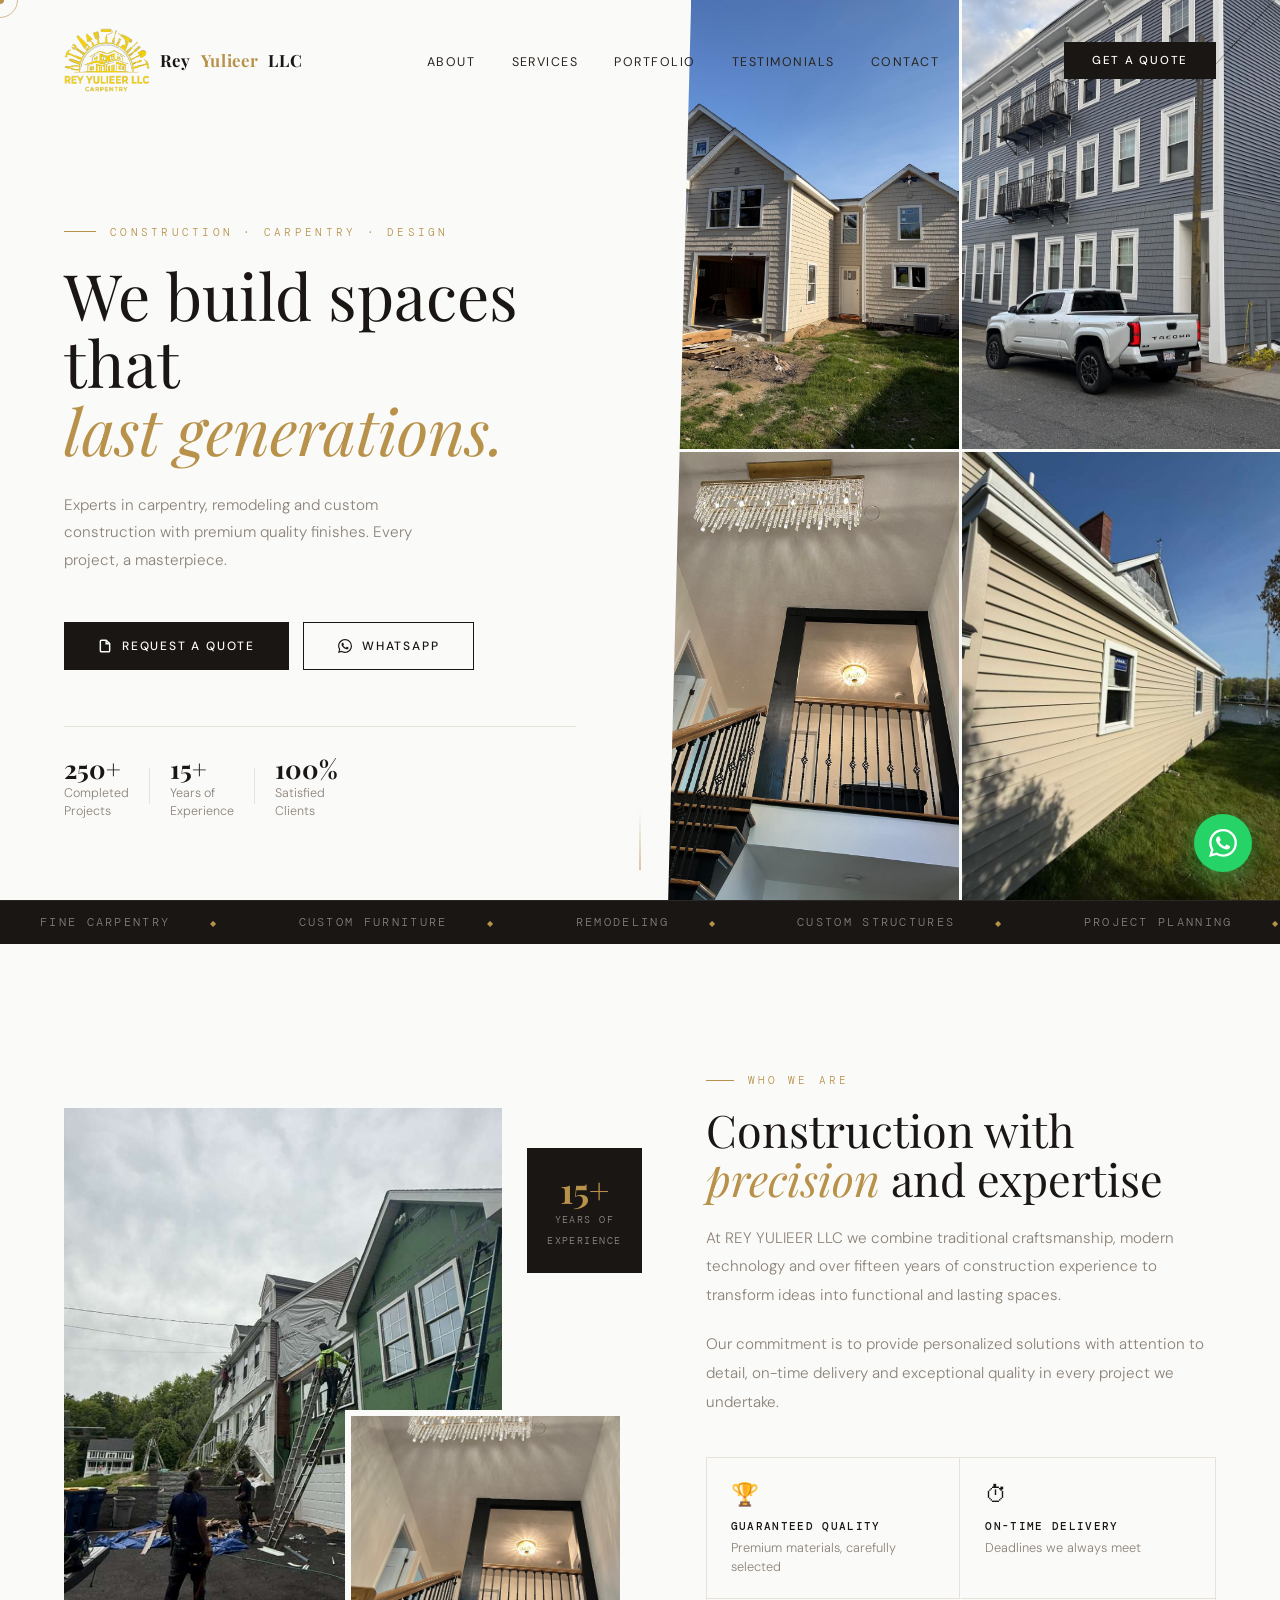
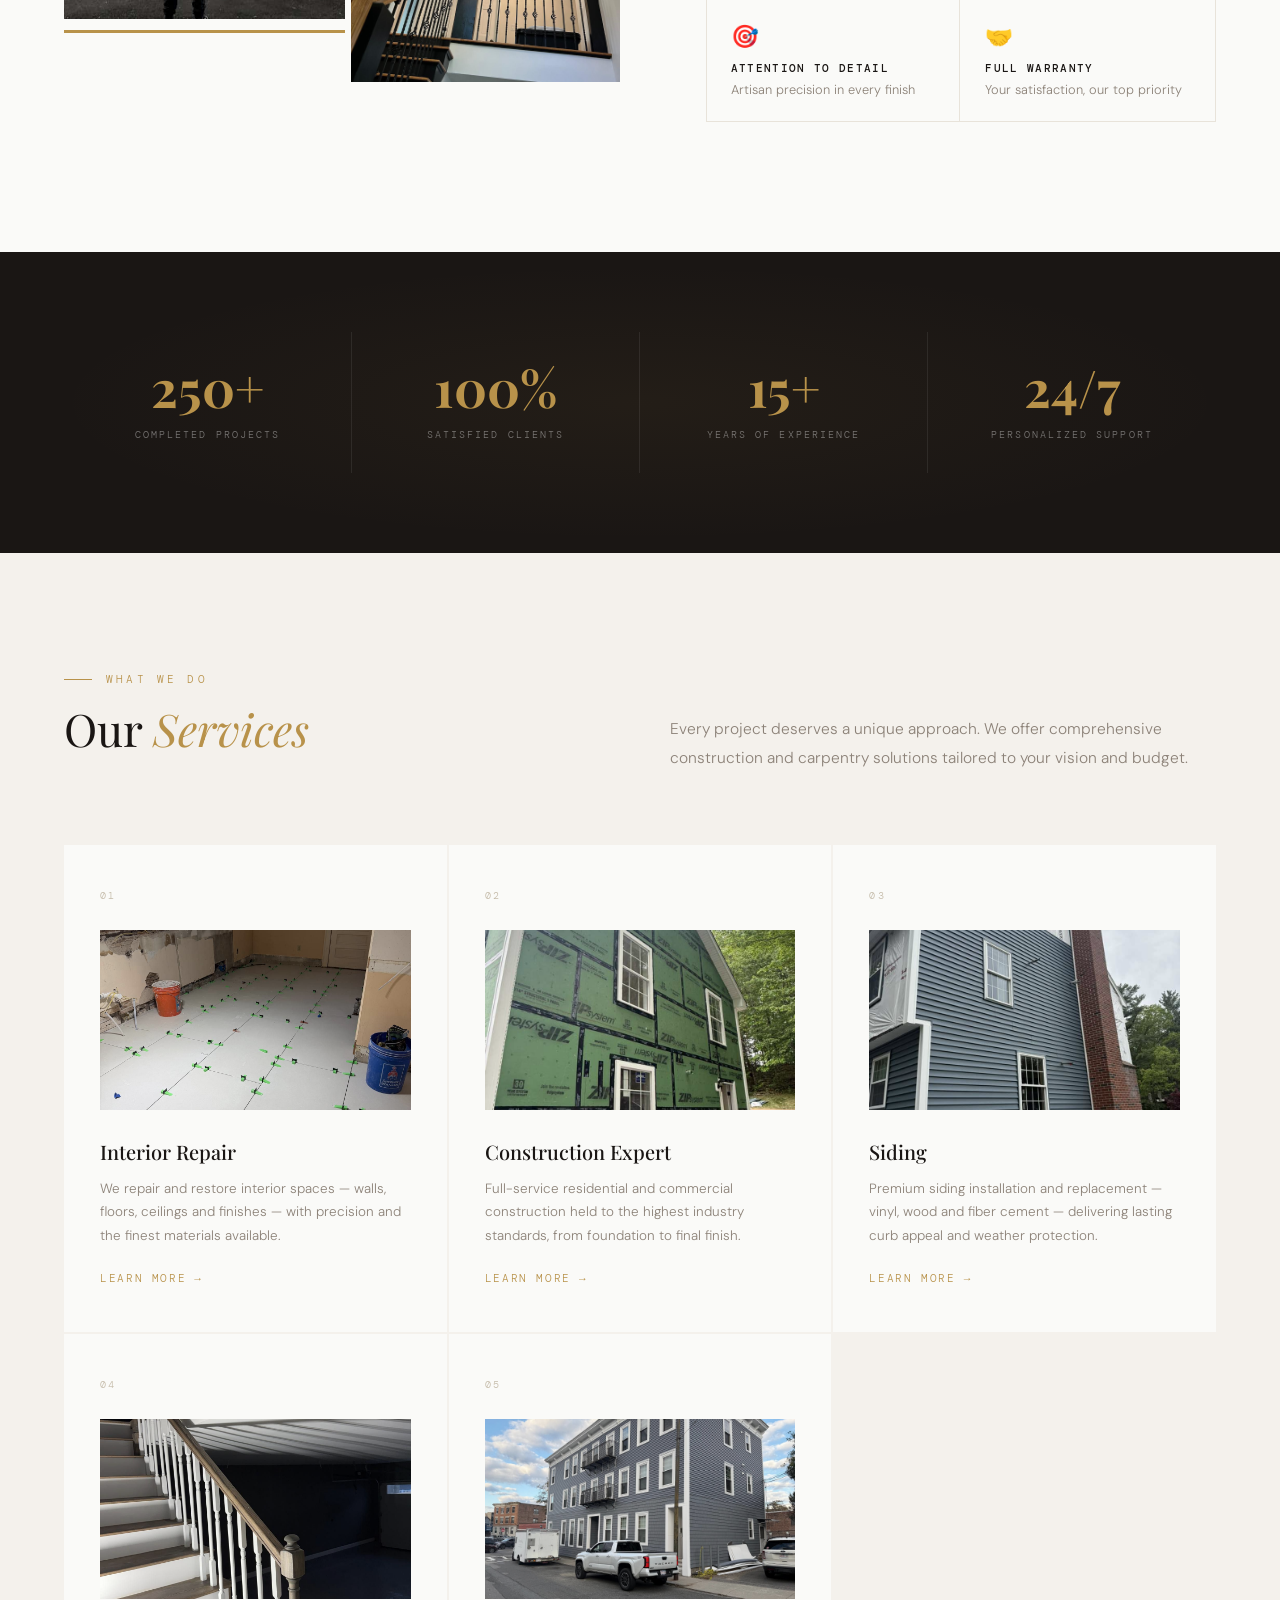
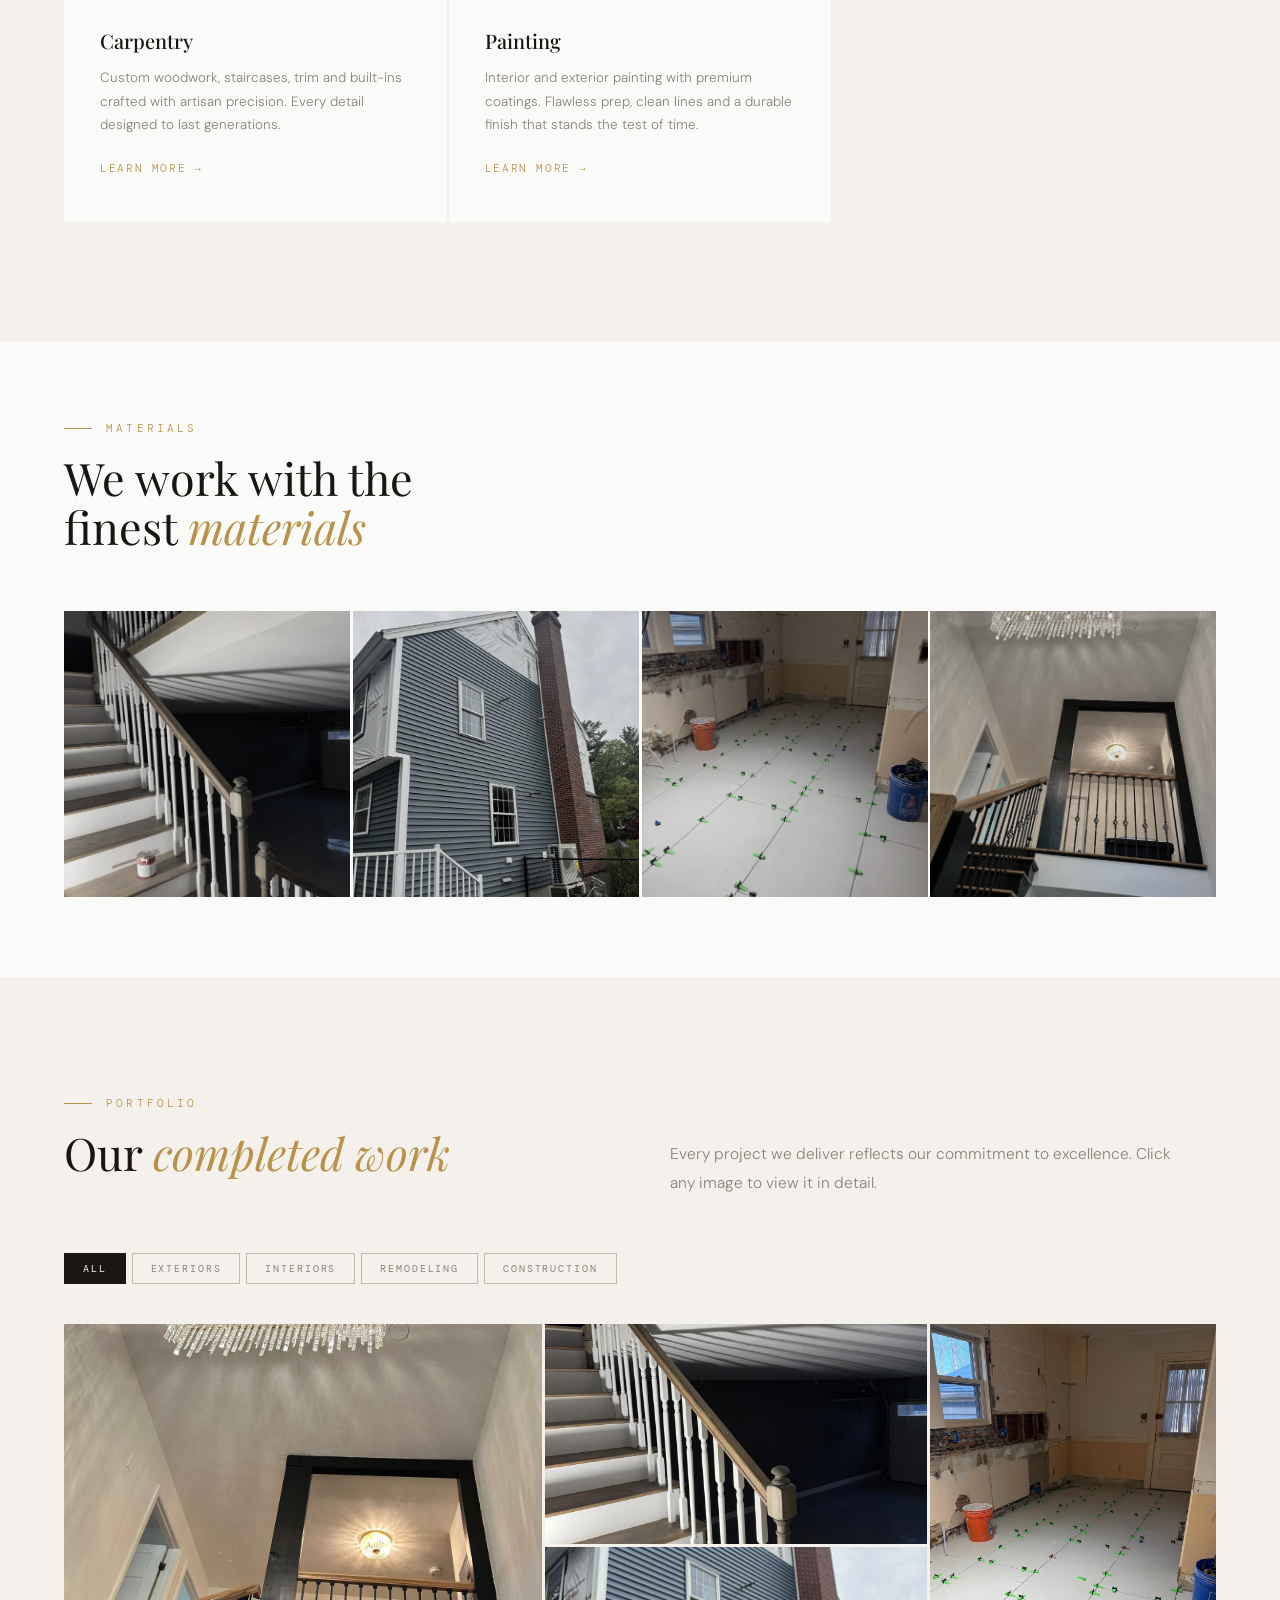
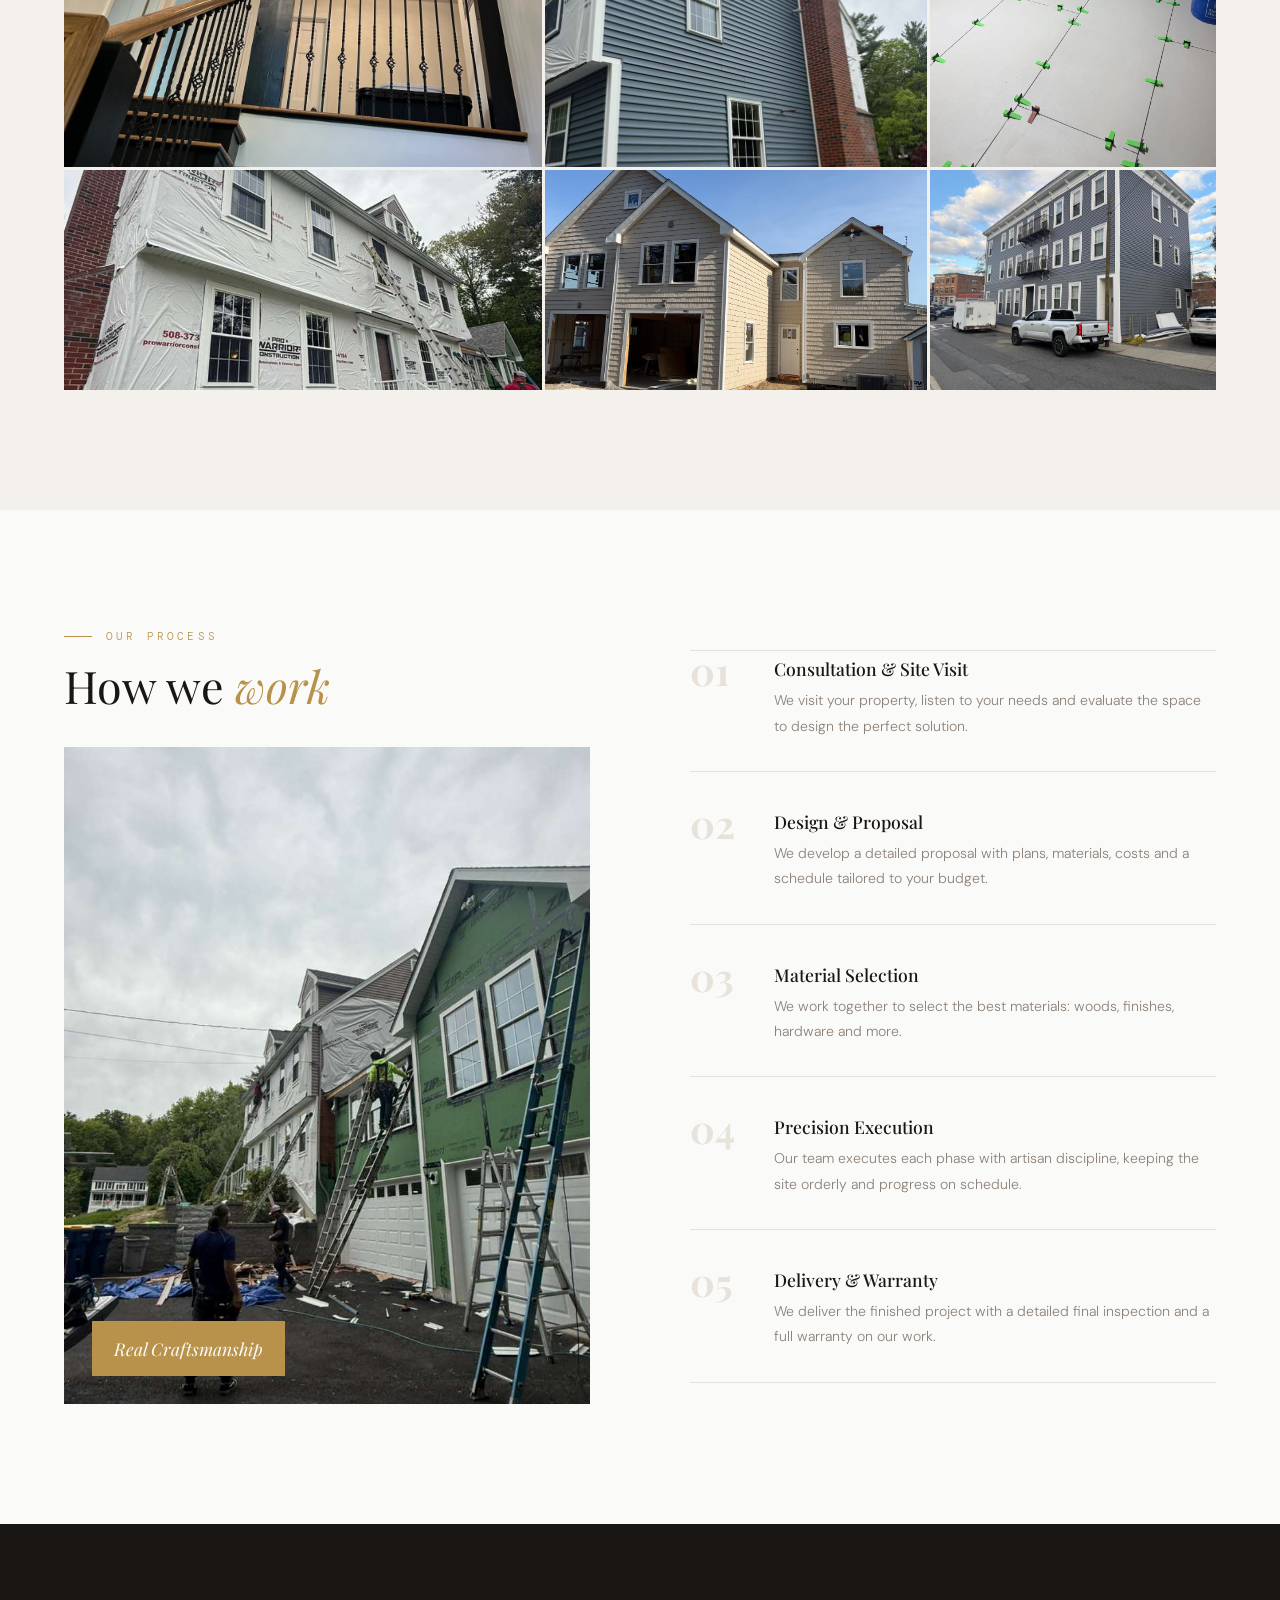
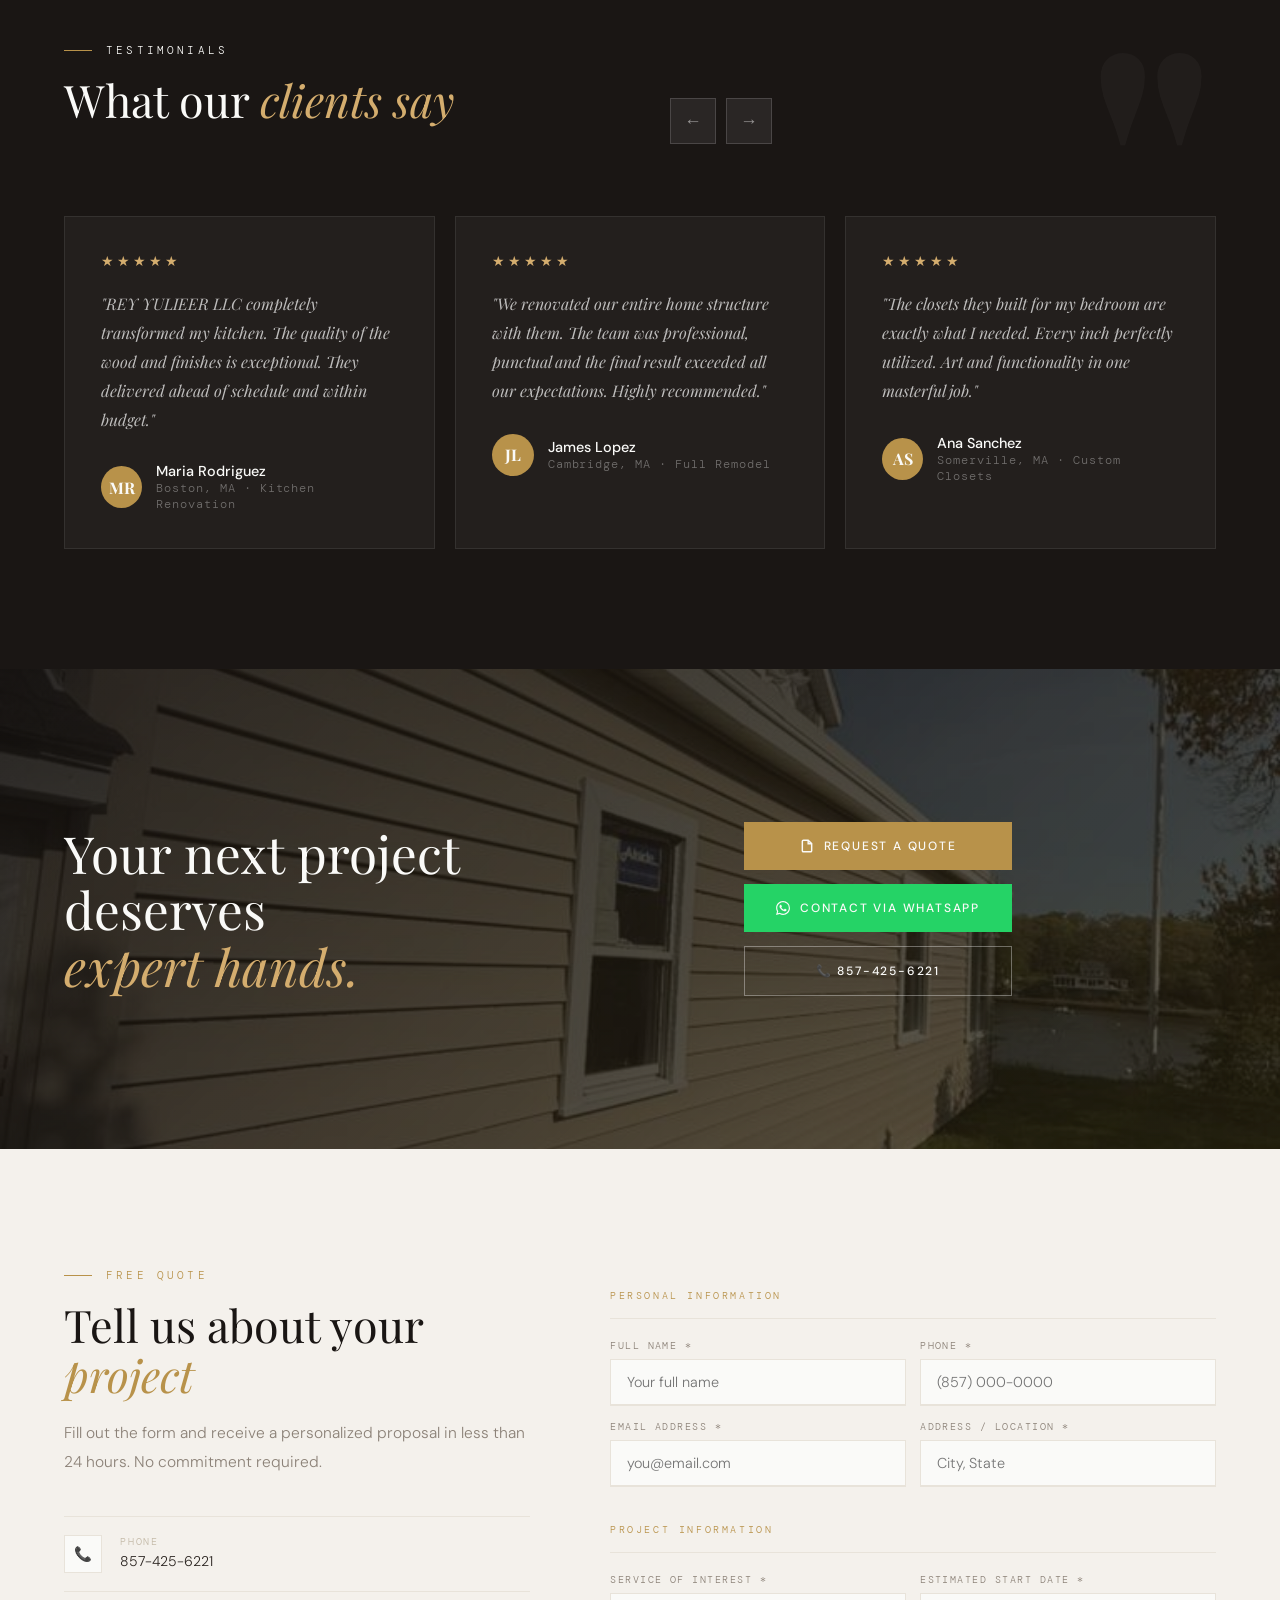
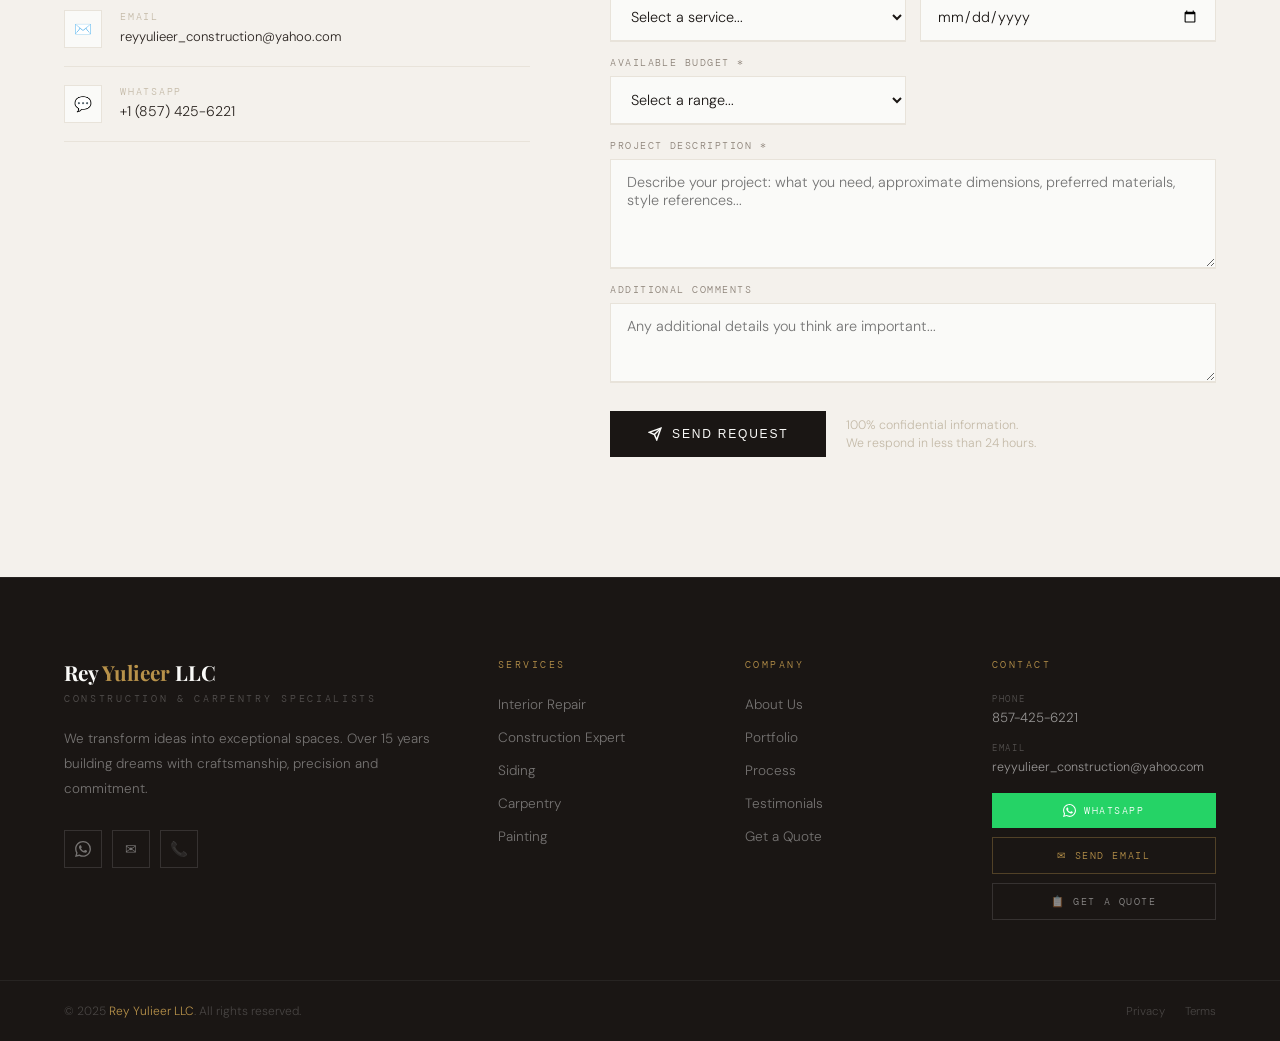
==== commit e3df7e4e: "fix: update email to reyyulieer_construction@yahoo.com, bump to script v5 Co-Authored-By: Claude Son" ====
--- a/index.html
+++ b/index.html
@@ -22,7 +22,7 @@
 
 <link rel="preconnect" href="https://fonts.googleapis.com">
 <link href="https://fonts.googleapis.com/css2?family=Playfair+Display:ital,wght@0,400;0,500;0,700;0,900;1,400;1,700&family=DM+Sans:wght@300;400;500&family=DM+Mono:wght@400;500&display=swap" rel="stylesheet">
-<link rel="stylesheet" href="styles.css">
+<link rel="stylesheet" href="styles.css?v=4">
 </head>
 <body>
 
@@ -471,7 +471,7 @@
       </div>
       <div class="cbi">
         <div class="cbi-ic">✉️</div>
-        <div><div class="cbi-l">Email</div><div class="cbi-v"><a href="mailto:rey.yulieer_construction@yahoo.com" style="font-size:.82rem;">rey.yulieer_construction@yahoo.com</a></div></div>
+        <div><div class="cbi-l">Email</div><div class="cbi-v"><a href="mailto:reyyulieer_construction@yahoo.com" style="font-size:.82rem;">reyyulieer_construction@yahoo.com</a></div></div>
       </div>
       <div class="cbi">
         <div class="cbi-ic">💬</div>
@@ -548,7 +548,7 @@
       </button>
       <p class="f-note">100% confidential information.<br>We respond in less than 24 hours.</p>
     </div>
-    <div id="fsuccess">✓ Request sent. We will contact you shortly.</div>
+    <div id="fsuccess">✓ Request sent to reyyulieer_construction@yahoo.com — we will contact you shortly.</div>
   </form>
 </section>
 
@@ -563,7 +563,7 @@
         <a href="https://wa.me/18574256221" target="_blank" class="fli" title="WhatsApp">
           <svg width="16" height="16" viewBox="0 0 24 24" fill="currentColor"><path d="M17.472 14.382c-.297-.149-1.758-.867-2.03-.967-.273-.099-.471-.148-.67.15-.197.297-.767.966-.94 1.164-.173.199-.347.223-.644.075-.297-.15-1.255-.463-2.39-1.475-.883-.788-1.48-1.761-1.653-2.059-.173-.297-.018-.458.13-.606.134-.133.298-.347.446-.52.149-.174.198-.298.298-.497.099-.198.05-.371-.025-.52-.075-.149-.669-1.612-.916-2.207-.242-.579-.487-.5-.669-.51-.173-.008-.371-.01-.57-.01-.198 0-.52.074-.792.372-.272.297-1.04 1.016-1.04 2.479 0 1.462 1.065 2.875 1.213 3.074.149.198 2.096 3.2 5.077 4.487.709.306 1.262.489 1.694.625.712.227 1.36.195 1.871.118.571-.085 1.758-.719 2.006-1.413.248-.694.248-1.289.173-1.413-.074-.124-.272-.198-.57-.347m-5.421 7.403h-.004a9.87 9.87 0 01-5.031-1.378l-.361-.214-3.741.982.998-3.648-.235-.374a9.86 9.86 0 01-1.51-5.26c.001-5.45 4.436-9.884 9.888-9.884 2.64 0 5.122 1.03 6.988 2.898a9.825 9.825 0 012.893 6.994c-.003 5.45-4.437 9.884-9.885 9.884m8.413-18.297A11.815 11.815 0 0012.05 0C5.495 0 .16 5.335.157 11.892c0 2.096.547 4.142 1.588 5.945L.057 24l6.305-1.654a11.882 11.882 0 005.683 1.448h.005c6.554 0 11.89-5.335 11.893-11.893a11.821 11.821 0 00-3.48-8.413z"/></svg>
         </a>
-        <a href="mailto:rey.yulieer_construction@yahoo.com" class="fli" title="Email">✉</a>
+        <a href="mailto:reyyulieer_construction@yahoo.com" class="fli" title="Email">✉</a>
         <a href="tel:+18574256221" class="fli" title="Call">📞</a>
       </div>
     </div>
@@ -598,14 +598,14 @@
       </div>
       <div class="fc-citem">
         <div class="fc-cl">Email</div>
-        <div class="fc-cv"><a href="mailto:rey.yulieer_construction@yahoo.com" style="font-size:.78rem;word-break:break-all;">rey.yulieer_construction@yahoo.com</a></div>
+        <div class="fc-cv"><a href="mailto:reyyulieer_construction@yahoo.com" style="font-size:.78rem;word-break:break-all;">reyyulieer_construction@yahoo.com</a></div>
       </div>
       <div class="fc-btns">
         <a href="https://wa.me/18574256221?text=Hello%20REY%20YULIEER%20LLC." target="_blank" class="fc-btn wa">
           <svg width="13" height="13" viewBox="0 0 24 24" fill="white"><path d="M17.472 14.382c-.297-.149-1.758-.867-2.03-.967-.273-.099-.471-.148-.67.15-.197.297-.767.966-.94 1.164-.173.199-.347.223-.644.075-.297-.15-1.255-.463-2.39-1.475-.883-.788-1.48-1.761-1.653-2.059-.173-.297-.018-.458.13-.606.134-.133.298-.347.446-.52.149-.174.198-.298.298-.497.099-.198.05-.371-.025-.52-.075-.149-.669-1.612-.916-2.207-.242-.579-.487-.5-.669-.51-.173-.008-.371-.01-.57-.01-.198 0-.52.074-.792.372-.272.297-1.04 1.016-1.04 2.479 0 1.462 1.065 2.875 1.213 3.074.149.198 2.096 3.2 5.077 4.487.709.306 1.262.489 1.694.625.712.227 1.36.195 1.871.118.571-.085 1.758-.719 2.006-1.413.248-.694.248-1.289.173-1.413-.074-.124-.272-.198-.57-.347m-5.421 7.403h-.004a9.87 9.87 0 01-5.031-1.378l-.361-.214-3.741.982.998-3.648-.235-.374a9.86 9.86 0 01-1.51-5.26c.001-5.45 4.436-9.884 9.888-9.884 2.64 0 5.122 1.03 6.988 2.898a9.825 9.825 0 012.893 6.994c-.003 5.45-4.437 9.884-9.885 9.884m8.413-18.297A11.815 11.815 0 0012.05 0C5.495 0 .16 5.335.157 11.892c0 2.096.547 4.142 1.588 5.945L.057 24l6.305-1.654a11.882 11.882 0 005.683 1.448h.005c6.554 0 11.89-5.335 11.893-11.893a11.821 11.821 0 00-3.48-8.413z"/></svg>
           WhatsApp
         </a>
-        <a href="mailto:rey.yulieer_construction@yahoo.com" class="fc-btn em">✉ Send Email</a>
+        <a href="mailto:reyyulieer_construction@yahoo.com" class="fc-btn em">✉ Send Email</a>
         <a href="#form-sec" class="fc-btn qt">📋 Get a Quote</a>
       </div>
     </div>
@@ -637,6 +637,6 @@
   </div>
 </div>
 
-<script src="script.js"></script>
+<script src="script.js?v=5"></script>
 </body>
 </html>
